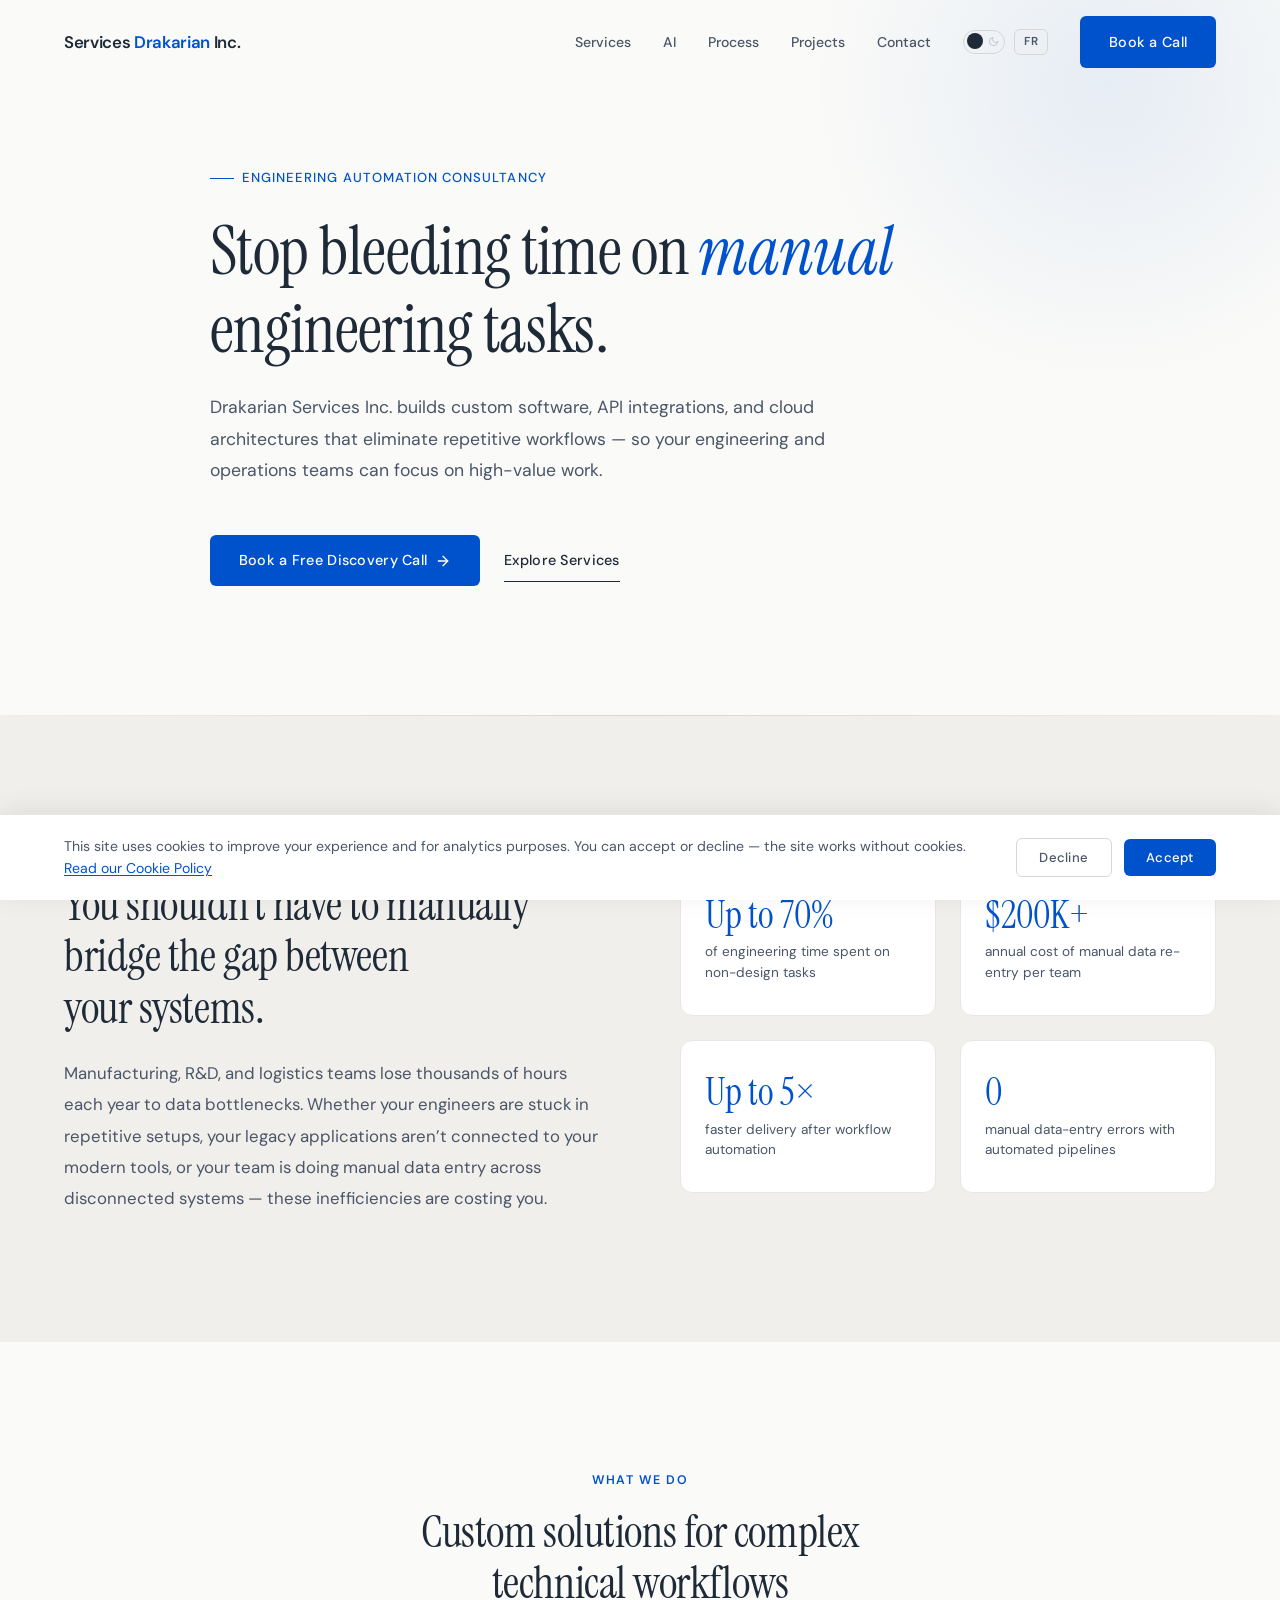
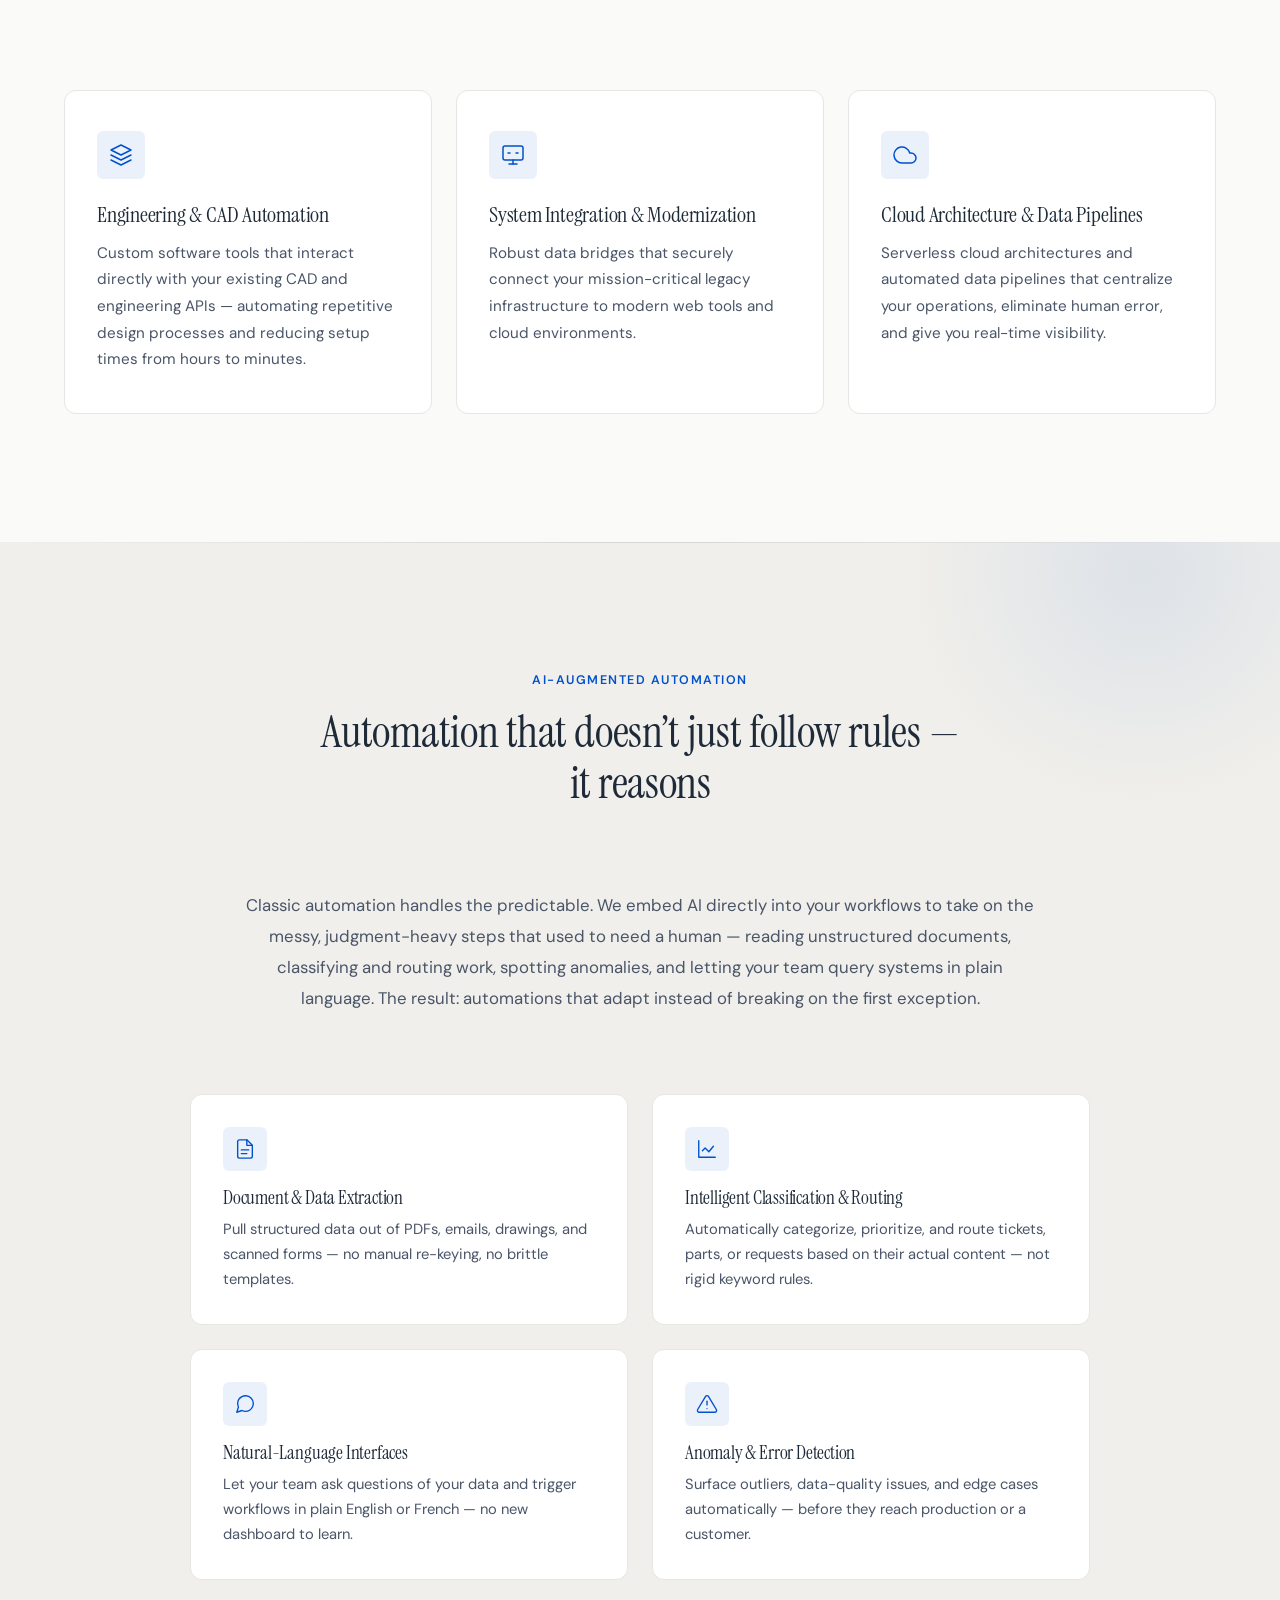
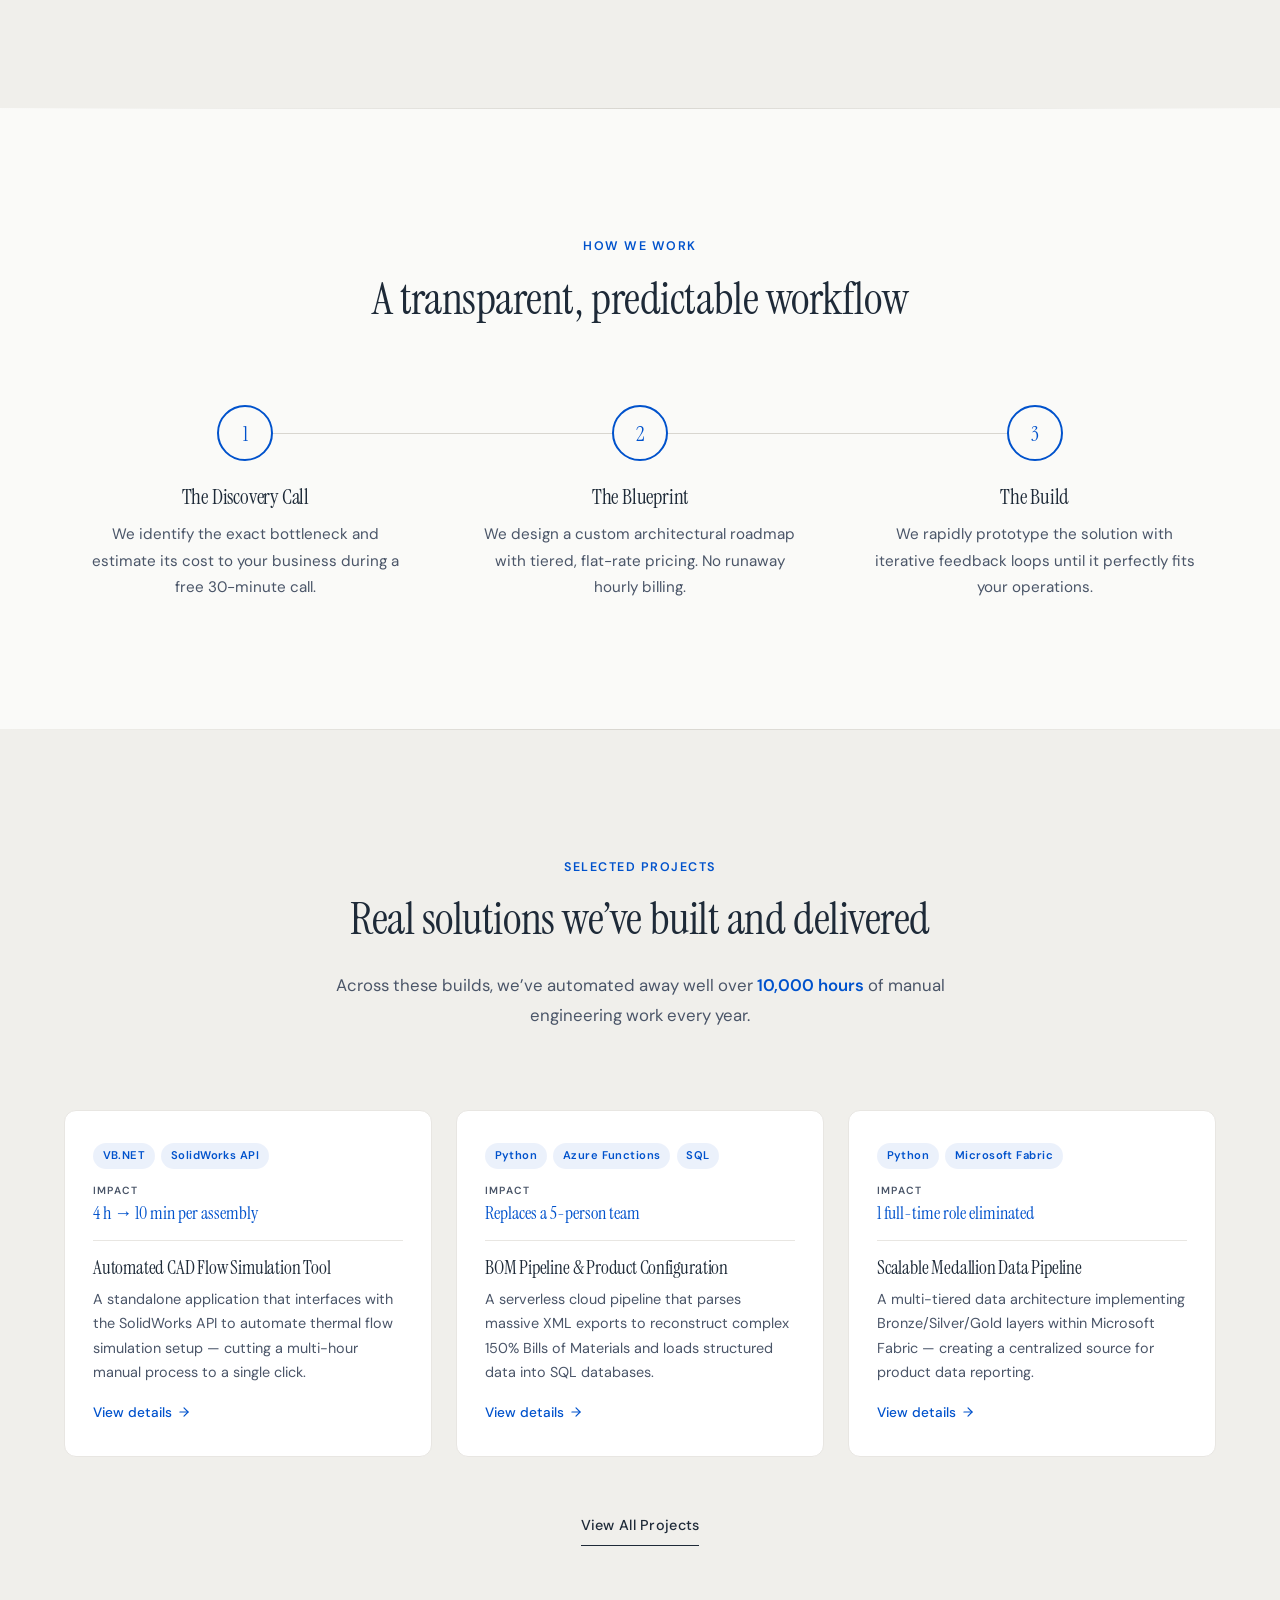
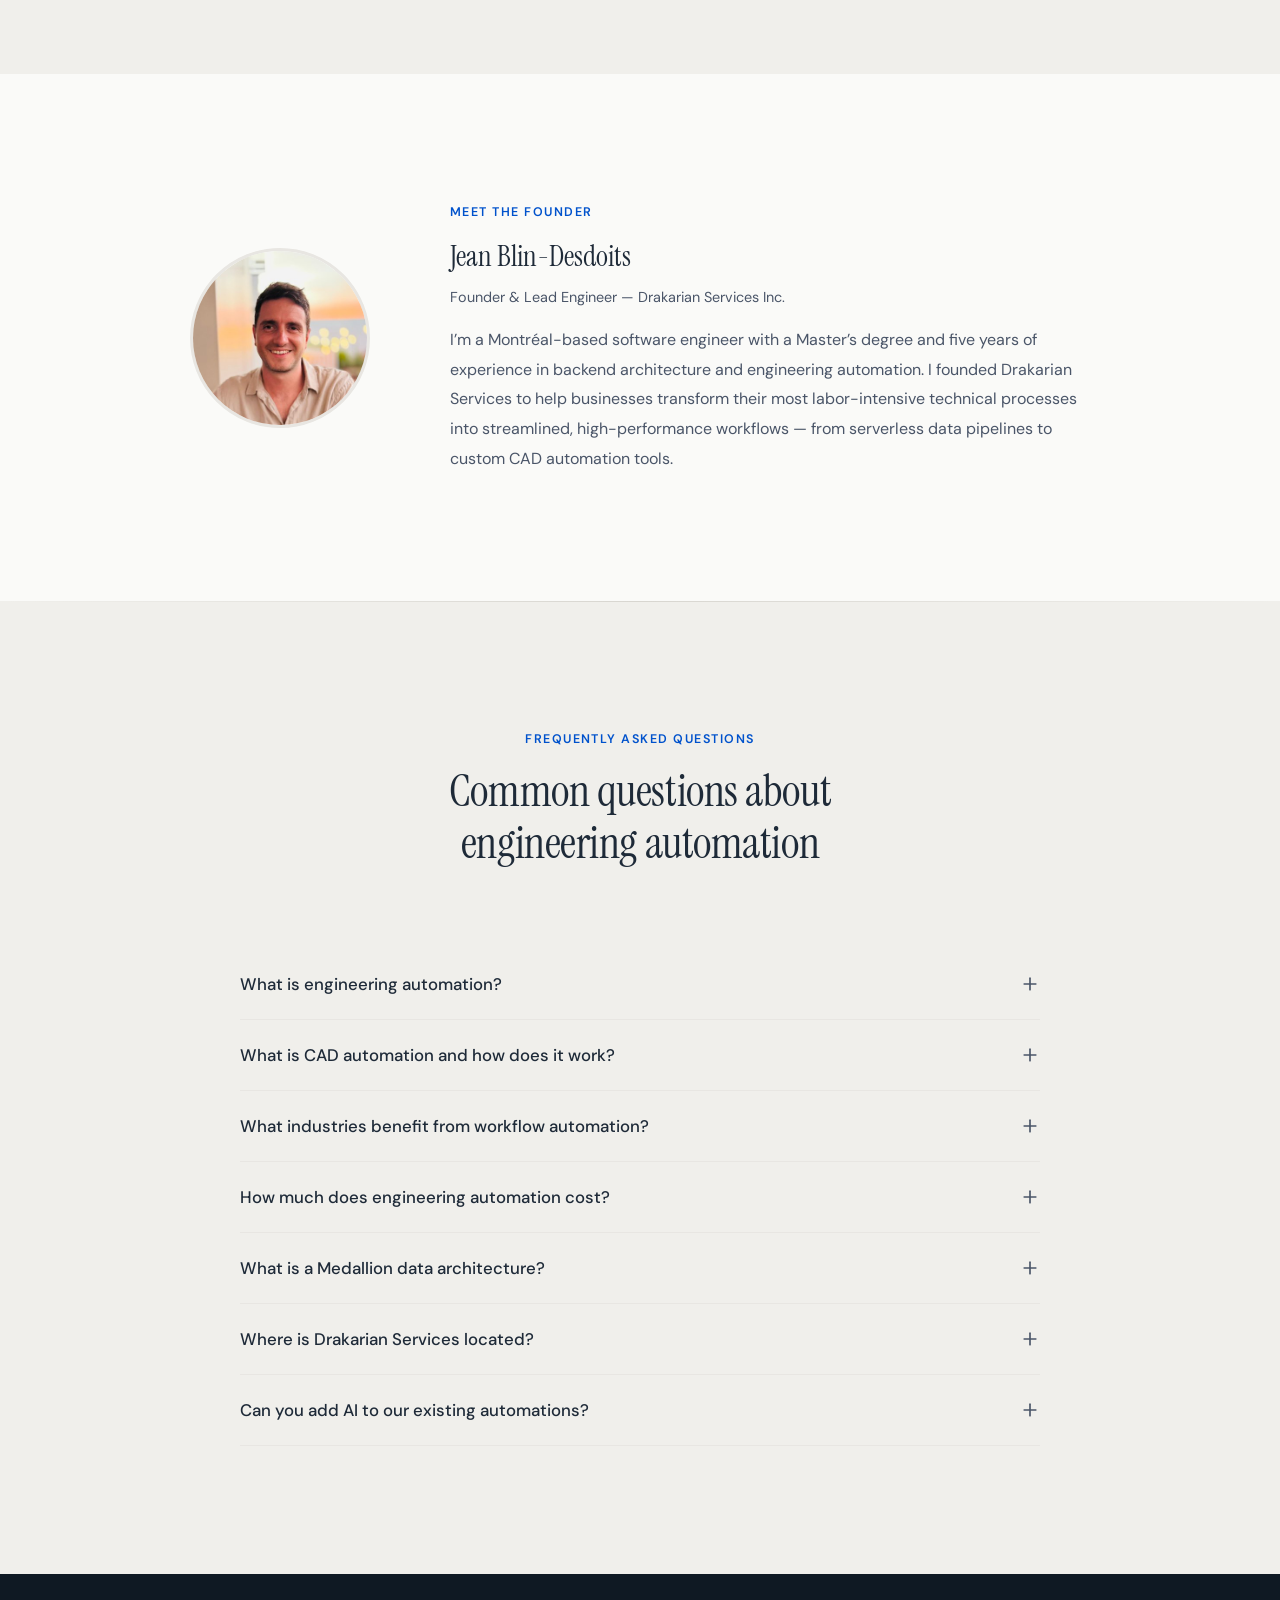
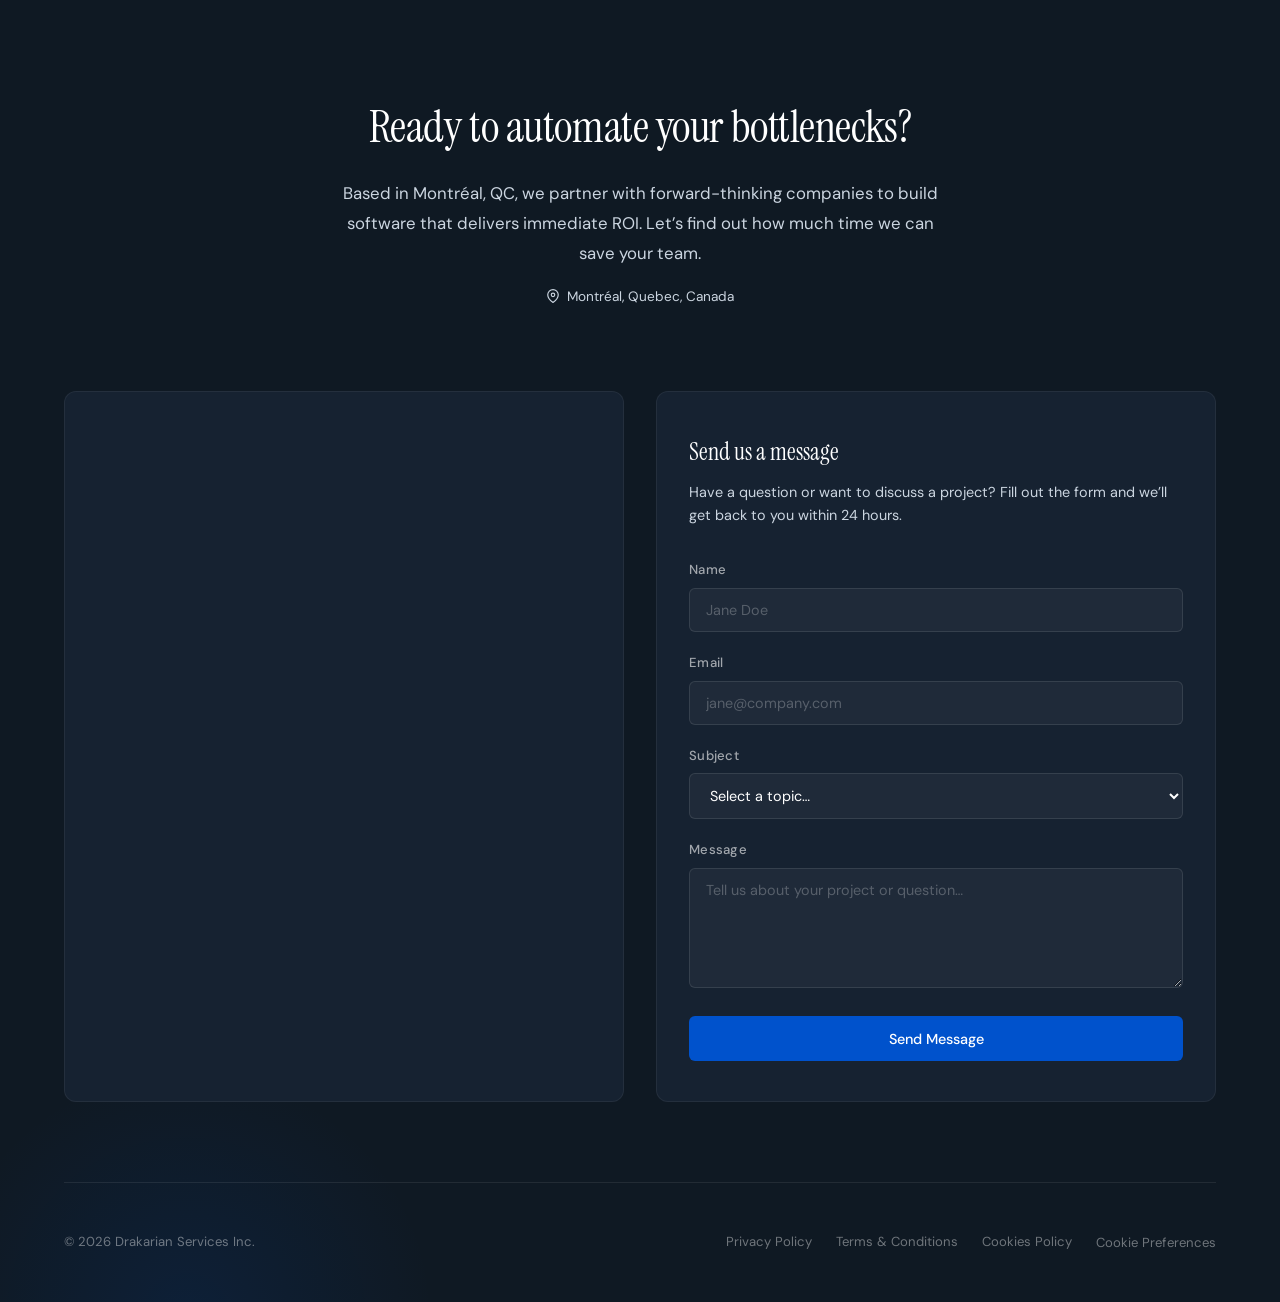
==== index.html @ c305ad74 "fix(ui): restore true section background alternation Inserting the AI section pushed every section b" ====
<!DOCTYPE html>
<html lang="en-CA">
<head>
  <meta charset="UTF-8">
  <meta name="viewport" content="width=device-width, initial-scale=1.0">

  <!-- ===== SEO Meta ===== -->
  <title>Drakarian Services Inc. — Engineering Automation & System Integration | Montréal</title>
  <meta name="description" content="Drakarian Services Inc. builds custom software, API integrations, and cloud architectures that eliminate repetitive engineering workflows. Based in Montréal, QC.">
  <meta name="robots" content="index, follow">
  <link rel="canonical" href="https://drakarian.tech/">

  <!-- Open Graph -->
  <meta property="og:type" content="website">
  <meta property="og:title" content="Drakarian Services Inc. — Engineering Automation & Integration">
  <meta property="og:description" content="Custom software, API integrations, and cloud architectures that eliminate repetitive engineering workflows. Based in Montréal, QC.">
  <meta property="og:url" content="https://drakarian.tech/">
  <meta property="og:site_name" content="Drakarian Services Inc.">
  <meta property="og:locale" content="en_CA">
  <meta property="og:locale:alternate" content="fr_CA">
  <meta property="og:image" content="https://drakarian.tech/assets/og-image.png">
  <meta property="og:image:type" content="image/png">
  <meta property="og:image:width" content="1200">
  <meta property="og:image:height" content="630">
  <meta property="og:image:alt" content="Drakarian Services Inc. — Engineering Automation & System Integration">

  <!-- Twitter Card -->
  <meta name="twitter:card" content="summary_large_image">
  <meta name="twitter:title" content="Drakarian Services Inc. — Engineering Automation & Integration">
  <meta name="twitter:description" content="Custom software, API integrations, and cloud architectures that eliminate repetitive engineering workflows.">
  <meta name="twitter:image" content="https://drakarian.tech/assets/og-image.png">
  <meta name="twitter:image:alt" content="Drakarian Services Inc. — Engineering Automation & System Integration">

  <!-- Structured Data: Organization + Person + Services + FAQ + Speakable -->
  <script type="application/ld+json">
  [{
    "@context": "https://schema.org",
    "@type": "ProfessionalService",
    "name": "Drakarian Services Inc.",
    "description": "Montréal-based engineering automation consultancy that builds custom software, API integrations, CAD automation tools, and cloud data pipelines for manufacturing, R&D, and operations teams.",
    "url": "https://drakarian.tech",
    "logo": "https://drakarian.tech/assets/favicon-96x96.png",
    "image": "https://drakarian.tech/assets/og-image.png",
    "areaServed": [{"@type": "Country", "name": "Canada"}, {"@type": "Country", "name": "United States"}],
    "address": {
      "@type": "PostalAddress",
      "addressLocality": "Montréal",
      "addressRegion": "QC",
      "addressCountry": "CA"
    },
    "founder": {
      "@type": "Person",
      "name": "Jean Blin-Desdoits",
      "jobTitle": "Founder & Lead Engineer",
      "description": "Software engineer with a Master's degree and five years of experience in backend architecture and engineering automation.",
      "image": "https://drakarian.tech/assets/jean-portrait.jpg",
      "worksFor": {"@type": "Organization", "name": "Drakarian Services Inc."},
      "knowsAbout": ["Engineering Automation", "CAD Automation", "Data Pipelines", "Cloud Architecture", "Python", "VB.NET", "Azure", "Microsoft Fabric"]
    },
    "hasOfferCatalog": {
      "@type": "OfferCatalog",
      "name": "Engineering Automation Services",
      "itemListElement": [
        {
          "@type": "Offer",
          "itemOffered": {
            "@type": "Service",
            "name": "Engineering & CAD Automation",
            "description": "Custom software tools that interact directly with CAD and engineering APIs to automate repetitive design processes and reduce setup times from hours to minutes."
          }
        },
        {
          "@type": "Offer",
          "itemOffered": {
            "@type": "Service",
            "name": "System Integration & Modernization",
            "description": "Robust data bridges that securely connect mission-critical legacy infrastructure to modern web tools and cloud environments."
          }
        },
        {
          "@type": "Offer",
          "itemOffered": {
            "@type": "Service",
            "name": "Cloud Architecture & Data Pipelines",
            "description": "Serverless cloud architectures and automated data pipelines that centralize operations, eliminate human error, and provide real-time visibility."
          }
        },
        {
          "@type": "Offer",
          "itemOffered": {
            "@type": "Service",
            "name": "AI-Augmented Automation",
            "description": "Embedding AI into existing automations to handle judgment-heavy steps — document and data extraction from unstructured sources, intelligent classification and routing, natural-language interfaces over internal systems, and automated anomaly detection."
          }
        }
      ]
    },
    "knowsLanguage": ["en", "fr"],
    "priceRange": "$$",
    "speakable": {
      "@type": "SpeakableSpecification",
      "cssSelector": [".hero__content", ".section-header", ".founder__bio"]
    }
  },
  {
    "@context": "https://schema.org",
    "@type": "FAQPage",
    "mainEntity": [
      {
        "@type": "Question",
        "name": "What is engineering automation?",
        "acceptedAnswer": {
          "@type": "Answer",
          "text": "Engineering automation is the use of custom software to eliminate repetitive, manual tasks in engineering workflows. This includes automating CAD processes, building data pipelines that connect disconnected systems, and creating cloud architectures that centralize operations — allowing engineering teams to focus on high-value design work instead of manual data entry and configuration."
        }
      },
      {
        "@type": "Question",
        "name": "What is CAD automation and how does it work?",
        "acceptedAnswer": {
          "@type": "Answer",
          "text": "CAD automation uses custom software that interfaces directly with CAD application APIs (such as SolidWorks, CATIA, or AutoCAD) to programmatically perform tasks that engineers typically do manually. This can include automated simulation setup, batch processing of assemblies, material assignment, and drawing generation — reducing tasks that take hours to just minutes or seconds."
        }
      },
      {
        "@type": "Question",
        "name": "What industries benefit from workflow automation?",
        "acceptedAnswer": {
          "@type": "Answer",
          "text": "Manufacturing, aerospace, automotive, energy, construction, and any industry with engineering teams that rely on CAD software, Bills of Materials, or complex data workflows. Companies with legacy systems that don't communicate with modern tools see the highest ROI from automation — often recovering their investment within the first few months."
        }
      },
      {
        "@type": "Question",
        "name": "How much does engineering automation cost?",
        "acceptedAnswer": {
          "@type": "Answer",
          "text": "Drakarian Services offers flat-rate, tiered pricing based on project scope — not hourly billing. Every engagement begins with a free 30-minute discovery call to identify the specific bottleneck and estimate ROI before any commitment. This transparent approach ensures you know exactly what you're paying for upfront."
        }
      },
      {
        "@type": "Question",
        "name": "What is a Medallion data architecture?",
        "acceptedAnswer": {
          "@type": "Answer",
          "text": "A Medallion architecture is a multi-layered data pipeline pattern where data flows through Bronze (raw ingestion), Silver (cleansed and validated), and Gold (business-level aggregations) layers. This approach ensures data quality, traceability, and enables real-time analytics. Drakarian Services implements Medallion architectures using tools like Microsoft Fabric, Python, and Delta Parquet."
        }
      },
      {
        "@type": "Question",
        "name": "Where is Drakarian Services located?",
        "acceptedAnswer": {
          "@type": "Answer",
          "text": "Drakarian Services Inc. is based in Montréal, Quebec, Canada. We serve clients across North America, working remotely with teams in both English and French."
        }
      },
      {
        "@type": "Question",
        "name": "Can you add AI to our existing automations?",
        "acceptedAnswer": {
          "@type": "Answer",
          "text": "Yes. Drakarian Services embeds AI where it adds real leverage — extracting data from unstructured documents, classifying and routing work, building natural-language interfaces over internal systems, and flagging anomalies automatically. Rule-based logic is kept where it is cheaper and more predictable, and AI is used only where judgment is genuinely required — delivering adaptive automation without unnecessary cost."
        }
      }
    ]
  }]
  </script>

  <!-- Fonts — loaded async to avoid render-blocking -->
  <link rel="preconnect" href="https://fonts.googleapis.com">
  <link rel="preconnect" href="https://fonts.gstatic.com" crossorigin>
  <link rel="preload" as="style" href="https://fonts.googleapis.com/css2?family=DM+Sans:ital,opsz,wght@0,9..40,300;0,9..40,400;0,9..40,500;0,9..40,600;1,9..40,400&family=Instrument+Serif:ital@0;1&display=swap">
  <link href="https://fonts.googleapis.com/css2?family=DM+Sans:ital,opsz,wght@0,9..40,300;0,9..40,400;0,9..40,500;0,9..40,600;1,9..40,400&family=Instrument+Serif:ital@0;1&display=swap" rel="stylesheet" media="print" onload="this.media='all'">
  <noscript><link href="https://fonts.googleapis.com/css2?family=DM+Sans:ital,opsz,wght@0,9..40,300;0,9..40,400;0,9..40,500;0,9..40,600;1,9..40,400&family=Instrument+Serif:ital@0;1&display=swap" rel="stylesheet"></noscript>

  <!-- Prevent dark-mode flash -->
  <script>
    (function(){
      var t = localStorage.getItem('drak-theme');
      if (!t) t = window.matchMedia('(prefers-color-scheme:dark)').matches ? 'dark' : 'light';
      document.documentElement.setAttribute('data-theme', t);
    })();
  </script>

  <!-- Favicons -->
  <link rel="icon" type="image/png" href="./assets/favicon-96x96.png" sizes="96x96">
  <link rel="icon" type="image/svg+xml" href="./assets/favicon.svg">
  <link rel="shortcut icon" href="./favicon.ico">
  <link rel="apple-touch-icon" sizes="180x180" href="./assets/apple-touch-icon.png">
  <meta name="apple-mobile-web-app-title" content="Drakarian">
  <link rel="manifest" href="./site.webmanifest">

  <!-- Cookie Consent (GDPR / Law 25) — loaded async since banner appears after page render -->
  <link rel="stylesheet" href="./assets/cookie-consent.css" media="print" onload="this.media='all'">
  <noscript><link rel="stylesheet" href="./assets/cookie-consent.css"></noscript>

  <style>
    /* ===== Light Theme (default) ===== */
    :root {
      --color-bg: #FAFAF8;
      --color-bg-alt: #F0EFEB;
      --color-bg-dark: #0F1923;
      --color-bg-dark-alt: #162231;
      --color-text: #1E2A38;
      --color-text-secondary: #4A5568;
      --color-text-light: #CBD5E0;
      --color-text-on-dark: #E8ECF0;
      --color-accent: #0052CC;
      --color-accent-hover: #003D99;
      --color-accent-subtle: rgba(0, 82, 204, 0.08);
      --color-border: #D8D6D0;
      --color-border-light: #E8E6E2;
      --color-card-bg: #FFFFFF;
      --color-nav-scrolled: rgba(250, 250, 248, 0.92);
      --color-stat-bg: #FFFFFF;
      --font-heading: 'Instrument Serif', Georgia, serif;
      --font-body: 'DM Sans', -apple-system, sans-serif;
      --container: min(1200px, 90vw);
      --container-narrow: min(800px, 90vw);
      --space-xs: 0.5rem;
      --space-sm: 1rem;
      --space-md: 1.5rem;
      --space-lg: 3rem;
      --space-xl: 5rem;
      --space-2xl: 8rem;
      --radius: 6px;
      --radius-lg: 12px;
      --transition: 0.3s cubic-bezier(0.4, 0, 0.2, 1);
    }

    /* ===== Dark Theme ===== */
    [data-theme="dark"] {
      --color-bg: #0D1117;
      --color-bg-alt: #151B23;
      --color-bg-dark: #010409;
      --color-bg-dark-alt: #0D1117;
      --color-text: #E6EDF3;
      --color-text-secondary: #8B949E;
      --color-text-light: #8B949E;
      --color-text-on-dark: #E6EDF3;
      --color-accent: #4493F8;
      --color-accent-hover: #6DB1FF;
      --color-accent-subtle: rgba(68, 147, 248, 0.1);
      --color-border: #30363D;
      --color-border-light: #21262D;
      --color-card-bg: #1C2330;
      --color-nav-scrolled: rgba(13, 17, 23, 0.92);
      --color-stat-bg: #1C2330;
    }

    /* ===== Reset ===== */
    *, *::before, *::after { box-sizing: border-box; margin: 0; padding: 0; }
    html { scroll-behavior: smooth; scroll-padding-top: 80px; font-size: 16px; }

    body {
      font-family: var(--font-body); color: var(--color-text); background: var(--color-bg);
      line-height: 1.7; font-weight: 400; -webkit-font-smoothing: antialiased;
      overflow-x: hidden; transition: background 0.4s ease, color 0.4s ease;
    }

    img { max-width: 100%; display: block; }
    a { color: inherit; text-decoration: none; }
    h1, h2, h3 { font-family: var(--font-heading); font-weight: 400; line-height: 1.15; letter-spacing: -0.01em; }
    p { color: var(--color-text-secondary); transition: color 0.4s ease; }

    /* ===== Buttons ===== */
    .btn {
      display: inline-flex; align-items: center; gap: 0.5rem;
      padding: 0.85rem 1.8rem; border-radius: var(--radius);
      font-family: var(--font-body); font-size: 0.9rem; font-weight: 500;
      letter-spacing: 0.02em; cursor: pointer; border: none;
      transition: all var(--transition); white-space: nowrap;
    }
    .btn--primary { background: var(--color-accent); color: #fff; }
    .btn--primary:hover { background: var(--color-accent-hover); transform: translateY(-1px); box-shadow: 0 4px 20px rgba(0,82,204,0.3); }
    [data-theme="dark"] .btn--primary:hover { box-shadow: 0 4px 20px rgba(68,147,248,0.25); }
    .btn--ghost { background: transparent; color: var(--color-text); padding: 0.5rem 0; border-bottom: 1.5px solid var(--color-text); border-radius: 0; }
    .btn--ghost:hover { border-color: var(--color-accent); color: var(--color-accent); }
    .btn svg { width: 16px; height: 16px; }

    /* ===== Animations ===== */
    @keyframes fadeUp { from { opacity:0; transform:translateY(30px); } to { opacity:1; transform:translateY(0); } }
    .animate { opacity:0; transform:translateY(30px); transition: opacity 0.8s cubic-bezier(0.16,1,0.3,1), transform 0.8s cubic-bezier(0.16,1,0.3,1); }
    .animate.visible { opacity:1; transform:translateY(0); }
    .animate.delay-1 { transition-delay: 0.1s; }
    .animate.delay-2 { transition-delay: 0.2s; }
    .animate.delay-3 { transition-delay: 0.3s; }

    /* ===== Navigation ===== */
    .nav { position:fixed; top:0; left:0; right:0; z-index:1000; padding:1rem 0; transition:all var(--transition); background:transparent; }
    .nav.scrolled { background: var(--color-nav-scrolled); backdrop-filter:blur(20px); -webkit-backdrop-filter:blur(20px); border-bottom:1px solid var(--color-border-light); padding:0.7rem 0; }
    .nav__inner { width:var(--container); margin:0 auto; display:flex; align-items:center; justify-content:space-between; }
    .nav__logo { font-family:var(--font-body); font-size:1.05rem; font-weight:600; letter-spacing:-0.02em; color:var(--color-text); }
    .nav__logo span { color:var(--color-accent); }
    .nav__links { display:flex; align-items:center; gap:2rem; list-style:none; }
    .nav__links a:not(.btn) { font-size:0.88rem; font-weight:500; color:var(--color-text-secondary); transition:color var(--transition); }
    .nav__links a:not(.btn):hover { color:var(--color-text); }

    /* ===== Toggles ===== */
    .nav__toggles { display:flex; align-items:center; gap:0.6rem; }
    .theme-toggle {
      background:none; border:1.5px solid var(--color-border); border-radius:50px;
      cursor:pointer; width:42px; height:24px; position:relative; transition:all var(--transition); padding:0; flex-shrink:0;
    }
    .theme-toggle:hover { border-color:var(--color-accent); }
    .theme-toggle__thumb {
      width:16px; height:16px; border-radius:50%; background:var(--color-text);
      position:absolute; top:2.5px; left:3px; transition:all 0.4s cubic-bezier(0.68,-0.55,0.27,1.55);
    }
    [data-theme="dark"] .theme-toggle__thumb { left:21px; background:var(--color-accent); }
    .theme-toggle__icons { position:absolute; inset:0; display:flex; align-items:center; justify-content:space-between; padding:0 5px; pointer-events:none; }
    .theme-toggle__icons svg { width:11px; height:11px; opacity:0.5; }
    .theme-toggle__icons .icon-sun { stroke:#F59E0B; fill:none; }
    .theme-toggle__icons .icon-moon { stroke:#8B949E; fill:none; }
    .lang-toggle {
      background:none; border:1.5px solid var(--color-border); border-radius:var(--radius);
      cursor:pointer; padding:0.2rem 0.55rem; font-family:var(--font-body);
      font-size:0.72rem; font-weight:600; letter-spacing:0.06em; text-transform:uppercase;
      color:var(--color-text-secondary); transition:all var(--transition); line-height:1.5; flex-shrink:0;
    }
    .lang-toggle:hover { border-color:var(--color-accent); color:var(--color-accent); }

    /* Burger */
    .nav__right-group { display:flex; align-items:center; gap:0.6rem; }
    .nav__burger { display:none; background:none; border:none; cursor:pointer; padding:0.5rem; z-index:1001; }
    .nav__burger span { display:block; width:22px; height:1.5px; background:var(--color-text); margin:5px 0; transition:all var(--transition); }
    .nav__burger.active span:nth-child(1) { transform:rotate(45deg) translate(4px,4px); }
    .nav__burger.active span:nth-child(2) { opacity:0; }
    .nav__burger.active span:nth-child(3) { transform:rotate(-45deg) translate(5px,-5px); }

    /* Mobile menu */
    .nav__mobile { display:none; position:fixed; inset:0; background:var(--color-bg); z-index:999; flex-direction:column; align-items:center; justify-content:center; gap:2rem; transition:background 0.4s ease; }
    .nav__mobile.active { display:flex; }
    .nav__mobile a { font-family:var(--font-heading); font-size:2rem; color:var(--color-text); }

    @media (max-width: 768px) {
      .nav__links { display:none; }
      .nav__burger { display:block; }
    }
    @media (min-width: 769px) {
      .nav__toggles--mobile { display:none !important; }
    }

    /* ===== Hero ===== */
    .hero { padding:calc(var(--space-2xl) + 2rem) 0 var(--space-2xl); position:relative; overflow:hidden; }
    .hero::before { content:''; position:absolute; top:-30%; right:-10%; width:600px; height:600px; background:radial-gradient(circle,var(--color-accent-subtle) 0%,transparent 70%); border-radius:50%; pointer-events:none; }
    .hero__content { width:var(--container); margin:0 auto; max-width:860px; }
    .hero__tag { display:inline-flex; align-items:center; gap:0.5rem; font-size:0.82rem; font-weight:500; letter-spacing:0.08em; text-transform:uppercase; color:var(--color-accent); margin-bottom:var(--space-md); animation:fadeUp 0.8s cubic-bezier(0.16,1,0.3,1) 0.2s both; }
    .hero__tag::before { content:''; width:24px; height:1.5px; background:var(--color-accent); }
    .hero h1 { font-size:clamp(2.6rem,5.5vw,4.2rem); margin-bottom:var(--space-md); animation:fadeUp 0.8s cubic-bezier(0.16,1,0.3,1) 0.35s both; }
    .hero h1 em { font-style:italic; color:var(--color-accent); }
    .hero p { font-size:1.1rem; line-height:1.8; max-width:640px; margin-bottom:var(--space-lg); animation:fadeUp 0.8s cubic-bezier(0.16,1,0.3,1) 0.5s both; }
    .hero__actions { display:flex; align-items:center; gap:1.5rem; flex-wrap:wrap; animation:fadeUp 0.8s cubic-bezier(0.16,1,0.3,1) 0.65s both; }

    /* ===== Problem ===== */
    .problem { padding:var(--space-2xl) 0; background:var(--color-bg-alt); position:relative; transition:background 0.4s ease; }
    .problem::before { content:''; position:absolute; top:0; left:0; right:0; height:1px; background:linear-gradient(90deg,transparent,var(--color-border),transparent); }
    .problem__inner { width:var(--container); margin:0 auto; display:grid; grid-template-columns:1fr 1fr; gap:var(--space-xl); align-items:center; }
    .problem__label { font-size:0.78rem; font-weight:600; letter-spacing:0.12em; text-transform:uppercase; color:var(--color-accent); margin-bottom:var(--space-sm); }
    .problem h2 { font-size:clamp(2rem,3.5vw,2.8rem); margin-bottom:var(--space-md); }
    .problem p { font-size:1.05rem; line-height:1.85; }
    .problem__stats { display:grid; grid-template-columns:1fr 1fr; gap:1.5rem; }
    .stat { background:var(--color-stat-bg); border:1px solid var(--color-border-light); border-radius:var(--radius-lg); padding:2rem 1.5rem; transition:all var(--transition); }
    .stat:hover { border-color:var(--color-accent); box-shadow:0 8px 30px rgba(0,82,204,0.06); }
    .stat__number { font-family:var(--font-heading); font-size:2.4rem; color:var(--color-accent); line-height:1; margin-bottom:0.5rem; }
    .stat__label { font-size:0.85rem; color:var(--color-text-secondary); line-height:1.5; }
    @media (max-width: 768px) { .problem__inner { grid-template-columns:1fr; gap:var(--space-lg); } }

    /* ===== Services ===== */
    .services { padding:var(--space-2xl) 0; }
    .section-header { text-align:center; margin-bottom:var(--space-xl); }
    .section-header__label { font-size:0.78rem; font-weight:600; letter-spacing:0.12em; text-transform:uppercase; color:var(--color-accent); margin-bottom:var(--space-sm); }
    .section-header h2 { font-size:clamp(2rem,3.5vw,2.8rem); max-width:650px; margin:0 auto; }
    .services__grid { width:var(--container); margin:0 auto; display:grid; grid-template-columns:repeat(3,1fr); gap:1.5rem; }
    .service-card { background:var(--color-card-bg); border:1px solid var(--color-border-light); border-radius:var(--radius-lg); padding:2.5rem 2rem; transition:all 0.4s cubic-bezier(0.16,1,0.3,1); position:relative; overflow:hidden; }
    .service-card::after { content:''; position:absolute; top:0; left:0; right:0; height:3px; background:var(--color-accent); transform:scaleX(0); transform-origin:left; transition:transform 0.4s cubic-bezier(0.16,1,0.3,1); }
    .service-card:hover { border-color:var(--color-accent); transform:translateY(-4px); box-shadow:0 12px 40px rgba(0,82,204,0.08); }
    .service-card:hover::after { transform:scaleX(1); }
    .service-card__icon { width:48px; height:48px; border-radius:var(--radius); background:var(--color-accent-subtle); display:flex; align-items:center; justify-content:center; margin-bottom:var(--space-md); }
    .service-card__icon svg { width:24px; height:24px; stroke:var(--color-accent); fill:none; stroke-width:1.5; stroke-linecap:round; stroke-linejoin:round; }
    .service-card h3 { font-size:1.35rem; margin-bottom:0.75rem; font-family:var(--font-heading); }
    .service-card p { font-size:0.95rem; line-height:1.75; }
    @media (max-width: 900px) { .services__grid { grid-template-columns:1fr; max-width:500px; margin:0 auto; } }

    /* ===== AI ===== */
    .ai { padding:var(--space-2xl) 0; background:var(--color-bg-alt); position:relative; overflow:hidden; transition:background 0.4s ease; }
    .ai::before { content:''; position:absolute; top:0; left:0; right:0; height:1px; background:linear-gradient(90deg,transparent,var(--color-border),transparent); }
    .ai::after { content:''; position:absolute; top:-18%; right:-8%; width:480px; height:480px; background:radial-gradient(circle,var(--color-accent-subtle) 0%,transparent 70%); border-radius:50%; pointer-events:none; }
    .ai__intro { width:var(--container-narrow); margin:0 auto var(--space-xl); text-align:center; }
    .ai__intro p { font-size:1.05rem; line-height:1.85; margin-top:var(--space-sm); }
    .ai__grid { width:var(--container); max-width:900px; margin:0 auto; display:grid; grid-template-columns:repeat(2,1fr); gap:1.5rem; }
    .ai-card { background:var(--color-card-bg); border:1px solid var(--color-border-light); border-radius:var(--radius-lg); padding:2rem; transition:all 0.4s cubic-bezier(0.16,1,0.3,1); }
    .ai-card:hover { border-color:var(--color-accent); transform:translateY(-4px); box-shadow:0 12px 40px rgba(0,82,204,0.08); }
    .ai-card__icon { width:44px; height:44px; border-radius:var(--radius); background:var(--color-accent-subtle); display:flex; align-items:center; justify-content:center; margin-bottom:var(--space-sm); }
    .ai-card__icon svg { width:22px; height:22px; stroke:var(--color-accent); fill:none; stroke-width:1.5; stroke-linecap:round; stroke-linejoin:round; }
    .ai-card h3 { font-size:1.2rem; margin-bottom:0.5rem; font-family:var(--font-heading); }
    .ai-card p { font-size:0.92rem; line-height:1.7; }
    @media (max-width: 700px) { .ai__grid { grid-template-columns:1fr; max-width:480px; } }

    /* ===== Process ===== */
    .process { padding:var(--space-2xl) 0; background:var(--color-bg); position:relative; transition:background 0.4s ease; }
    .process::before { content:''; position:absolute; top:0; left:0; right:0; height:1px; background:linear-gradient(90deg,transparent,var(--color-border),transparent); }
    .process__steps { width:var(--container); margin:0 auto; display:grid; grid-template-columns:repeat(3,1fr); gap:2rem; position:relative; }
    .process__steps::before { content:''; position:absolute; top:28px; left:calc(100%/6); right:calc(100%/6); height:1px; background:var(--color-border); }
    .step { text-align:center; position:relative; }
    .step__number { width:56px; height:56px; border-radius:50%; background:var(--color-bg); border:2px solid var(--color-accent); display:flex; align-items:center; justify-content:center; font-family:var(--font-heading); font-size:1.3rem; color:var(--color-accent); margin:0 auto var(--space-md); position:relative; z-index:1; transition:all var(--transition); }
    .step:hover .step__number { background:var(--color-accent); color:#fff; }
    .step h3 { font-size:1.3rem; margin-bottom:0.75rem; }
    .step p { font-size:0.95rem; line-height:1.75; max-width:320px; margin:0 auto; }
    @media (max-width: 768px) { .process__steps { grid-template-columns:1fr; max-width:400px; margin:0 auto; } .process__steps::before { display:none; } }

    /* ===== Footer / Contact ===== */
    .footer-cta { padding:var(--space-2xl) 0 var(--space-lg); background:var(--color-bg-dark); color:var(--color-text-on-dark); position:relative; overflow:hidden; transition:background 0.4s ease; }
    [data-theme="dark"] .footer-cta { background:#010409; }
    .footer-cta::before { content:''; position:absolute; bottom:-20%; left:-5%; width:500px; height:500px; background:radial-gradient(circle,rgba(0,82,204,0.12) 0%,transparent 70%); border-radius:50%; pointer-events:none; }
    .footer-cta__header { text-align:center; margin-bottom:var(--space-xl); position:relative; z-index:1; }
    .footer-cta__header h2 { font-size:clamp(2rem,3.5vw,2.8rem); color:#fff; margin-bottom:var(--space-md); }
    .footer-cta__header p { color:var(--color-text-light); font-size:1.05rem; max-width:600px; margin:0 auto; line-height:1.8; }
    .footer-cta__location { display:inline-flex; align-items:center; gap:0.4rem; font-size:0.85rem; color:var(--color-text-light); margin-top:var(--space-sm); }
    .footer-cta__location svg { width:14px; height:14px; stroke:var(--color-text-light); fill:none; }

    /* Contact grid: Calendly + Form side by side */
    .contact-grid {
      width: var(--container);
      margin: 0 auto var(--space-xl);
      display: grid;
      grid-template-columns: 1fr 1fr;
      gap: 2rem;
      position: relative;
      z-index: 1;
    }

    #calendly-embed {
      min-height: 700px;
      background: var(--color-bg-dark-alt);
      border: 1px solid rgba(255,255,255,0.06);
      border-radius: var(--radius-lg);
      display: flex;
      align-items: center;
      justify-content: center;
      overflow: hidden;
    }
    #calendly-embed .placeholder-text { color:rgba(255,255,255,0.3); font-size:0.9rem; font-weight:500; letter-spacing:0.05em; }
    #calendly-embed .calendly-inline-widget { width:100%; height:100%; min-height:700px; }

    /* Contact form */
    .contact-form {
      background: var(--color-bg-dark-alt);
      border: 1px solid rgba(255,255,255,0.06);
      border-radius: var(--radius-lg);
      padding: 2.5rem 2rem;
      display: flex;
      flex-direction: column;
    }
    .contact-form__title {
      font-family: var(--font-heading);
      font-size: 1.5rem;
      color: #fff;
      margin-bottom: 0.5rem;
    }
    .contact-form__subtitle {
      font-size: 0.9rem;
      color: var(--color-text-light);
      margin-bottom: 2rem;
      line-height: 1.6;
    }
    .form-group { margin-bottom: 1.25rem; }
    .form-group label {
      display: block;
      font-size: 0.82rem;
      font-weight: 500;
      color: rgba(255,255,255,0.6);
      margin-bottom: 0.4rem;
      letter-spacing: 0.02em;
    }
    .form-group input,
    .form-group textarea,
    .form-group select {
      width: 100%;
      padding: 0.75rem 1rem;
      background: rgba(255,255,255,0.04);
      border: 1px solid rgba(255,255,255,0.1);
      border-radius: var(--radius);
      color: #fff;
      font-family: var(--font-body);
      font-size: 0.9rem;
      transition: border-color var(--transition);
      outline: none;
    }
    .form-group input::placeholder,
    .form-group textarea::placeholder { color: rgba(255,255,255,0.25); }
    .form-group input:focus,
    .form-group textarea:focus,
    .form-group select:focus { border-color: var(--color-accent); }
    .form-group textarea { resize: vertical; min-height: 120px; }
    .form-group select { cursor: pointer; }
    .form-group select option { background: var(--color-bg-dark); color: #fff; }

    .contact-form .btn--send {
      margin-top: auto;
      padding: 0.85rem 2rem;
      background: var(--color-accent);
      color: #fff;
      border: none;
      border-radius: var(--radius);
      font-family: var(--font-body);
      font-size: 0.9rem;
      font-weight: 500;
      cursor: pointer;
      transition: all var(--transition);
      width: 100%;
    }
    .contact-form .btn--send:hover { background: var(--color-accent-hover); transform: translateY(-1px); }
    .contact-form__success {
      display: none;
      text-align: center;
      padding: 2rem;
      color: #4ADE80;
      font-weight: 500;
    }
    .contact-form__success svg { width: 48px; height: 48px; stroke: #4ADE80; fill: none; margin: 0 auto 1rem; }

    @media (max-width: 900px) {
      .contact-grid { grid-template-columns: 1fr; }
    }

    .footer-bottom { width:var(--container); margin:0 auto; display:flex; align-items:center; justify-content:space-between; padding-top:var(--space-lg); border-top:1px solid rgba(255,255,255,0.08); position:relative; z-index:1; }
    .footer-bottom__copy { font-size:0.82rem; color:rgba(255,255,255,0.4); }
    .footer-bottom__links { display:flex; gap:1.5rem; }
    .footer-bottom__links a { font-size:0.82rem; color:rgba(255,255,255,0.4); transition:color var(--transition); }
    .footer-bottom__links a:hover { color:#fff; }
    @media (max-width: 640px) { .footer-bottom { flex-direction:column; gap:1rem; text-align:center; } }

    /* ===== Founder ===== */
    .founder { padding:var(--space-2xl) 0; background:var(--color-bg);}
    .founder__inner { width:var(--container); margin:0 auto; display:grid; grid-template-columns:auto 1fr; gap:var(--space-xl); align-items:center; max-width:900px; }
    .founder__photo { width:180px; height:180px; border-radius:50%; overflow:hidden; border:3px solid var(--color-border-light); flex-shrink:0; }
    .founder__photo img { width:100%; height:100%; object-fit:cover; }
    .founder__label { font-size:0.78rem; font-weight:600; letter-spacing:0.12em; text-transform:uppercase; color:var(--color-accent); margin-bottom:var(--space-xs); }
    .founder__name { font-family:var(--font-heading); font-size:1.8rem; margin-bottom:0.25rem; }
    .founder__role { font-size:0.9rem; color:var(--color-text-secondary); margin-bottom:var(--space-sm); }
    .founder__bio { font-size:1rem; line-height:1.85; color:var(--color-text-secondary); }
    @media (max-width: 768px) {
      .founder__inner { grid-template-columns:1fr; text-align:center; justify-items:center; gap:var(--space-lg); }
    }

    /* ===== Project Teasers ===== */
    .projects-teaser { padding:var(--space-2xl) 0; background:var(--color-bg-alt); position:relative; transition:background 0.4s ease; }
    .projects-teaser::before { content:''; position:absolute; top:0; left:0; right:0; height:1px; background:linear-gradient(90deg,transparent,var(--color-border),transparent); }
    .projects-teaser__grid { width:var(--container); margin:0 auto; display:grid; grid-template-columns:repeat(3,1fr); gap:1.5rem; }
    .project-card { background:var(--color-card-bg); border:1px solid var(--color-border-light); border-radius:var(--radius-lg); padding:2rem 1.75rem; transition:all 0.4s cubic-bezier(0.16,1,0.3,1); position:relative; overflow:hidden; display:flex; flex-direction:column; }
    .project-card:hover { border-color:var(--color-accent); transform:translateY(-4px); box-shadow:0 12px 40px rgba(0,82,204,0.08); }
    .project-card__tags { display:flex; flex-wrap:wrap; gap:0.4rem; margin-bottom:var(--space-sm); }
    .project-card__tag { font-size:0.7rem; font-weight:600; letter-spacing:0.04em; padding:0.2rem 0.6rem; background:var(--color-accent-subtle); color:var(--color-accent); border-radius:50px; }
    .project-card__kpi { font-family:var(--font-heading); font-size:1.15rem; color:var(--color-accent); line-height:1.2; margin-bottom:var(--space-sm); padding-bottom:var(--space-sm); border-bottom:1px solid var(--color-border-light); }
    .project-card__kpi::before { content:'Impact'; display:block; font-family:var(--font-body); font-size:0.65rem; font-weight:600; letter-spacing:0.12em; text-transform:uppercase; color:var(--color-text-secondary); margin-bottom:0.3rem; }
    .projects-teaser__lead { text-align:center; max-width:620px; margin:var(--space-md) auto 0; font-size:1.05rem; line-height:1.8; }
    .projects-teaser__lead strong { font-weight:600; color:var(--color-accent); }
    .project-card h3 { font-family:var(--font-heading); font-size:1.2rem; margin-bottom:0.5rem; }
    .project-card p { font-size:0.9rem; line-height:1.7; color:var(--color-text-secondary); flex-grow:1; }
    .project-card__link { display:inline-flex; align-items:center; gap:0.3rem; font-size:0.85rem; font-weight:500; color:var(--color-accent); margin-top:var(--space-sm); transition:gap var(--transition); }
    .project-card__link:hover { gap:0.6rem; }
    .project-card__link svg { width:14px; height:14px; }
    .projects-teaser__cta { text-align:center; margin-top:var(--space-lg); }
    @media (max-width: 900px) { .projects-teaser__grid { grid-template-columns:1fr; max-width:500px; margin:0 auto; } }

    /* ===== FAQ ===== */
    .faq { padding:var(--space-2xl) 0; background:var(--color-bg-alt); position:relative; transition:background 0.4s ease; }
    .faq::before { content:''; position:absolute; top:0; left:0; right:0; height:1px; background:linear-gradient(90deg,transparent,var(--color-border),transparent); }
    .faq__list { width:var(--container-narrow); margin:0 auto; }
    .faq__item { border-bottom:1px solid var(--color-border-light); }
    .faq__question { width:100%; background:none; border:none; padding:1.5rem 0; display:flex; align-items:center; justify-content:space-between; cursor:pointer; font-family:var(--font-body); font-size:1.05rem; font-weight:500; color:var(--color-text); text-align:left; gap:1rem; transition:color var(--transition); }
    .faq__question:hover { color:var(--color-accent); }
    .faq__question svg { width:20px; height:20px; flex-shrink:0; stroke:var(--color-text-secondary); transition:transform 0.3s ease; }
    .faq__question[aria-expanded="true"] svg { transform:rotate(45deg); }
    .faq__answer { max-height:0; overflow:hidden; transition:max-height 0.4s cubic-bezier(0.16,1,0.3,1); }
    .faq__answer p { padding-bottom:1.5rem; font-size:0.95rem; line-height:1.85; max-width:700px; }
  </style>
</head>
<body>

  <!-- ===== Navigation ===== -->
  <nav class="nav" id="nav" aria-label="Main navigation">
    <div class="nav__inner">
      <a href="#" class="nav__logo">Services <span>Drakarian</span> Inc.</a>

      <ul class="nav__links">
        <li><a href="#services" data-i18n="nav.services">Services</a></li>
        <li><a href="#ai" data-i18n="nav.ai">AI</a></li>
        <li><a href="#process" data-i18n="nav.process">Process</a></li>
        <li><a href="#projects" data-i18n="nav.projects">Projects</a></li>
        <li><a href="#contact" data-i18n="nav.contact">Contact</a></li>
        <li>
          <div class="nav__toggles">
            <button class="theme-toggle" aria-label="Toggle dark mode">
              <div class="theme-toggle__icons">
                <svg class="icon-sun" viewBox="0 0 24 24" stroke-width="2" stroke-linecap="round"><circle cx="12" cy="12" r="5"/><path d="M12 1v2M12 21v2M4.22 4.22l1.42 1.42M18.36 18.36l1.42 1.42M1 12h2M21 12h2M4.22 19.78l1.42-1.42M18.36 5.64l1.42-1.42"/></svg>
                <svg class="icon-moon" viewBox="0 0 24 24" stroke-width="2" stroke-linecap="round"><path d="M21 12.79A9 9 0 1 1 11.21 3 7 7 0 0 0 21 12.79z"/></svg>
              </div>
              <div class="theme-toggle__thumb"></div>
            </button>
            <button class="lang-toggle">FR</button>
          </div>
        </li>
        <li><a href="#contact" class="btn btn--primary" data-i18n="nav.cta">Book an Audit</a></li>
      </ul>

      <div class="nav__right-group nav__toggles--mobile">
        <div class="nav__toggles">
          <button class="theme-toggle" aria-label="Toggle dark mode">
            <div class="theme-toggle__icons">
              <svg class="icon-sun" viewBox="0 0 24 24" stroke-width="2" stroke-linecap="round"><circle cx="12" cy="12" r="5"/><path d="M12 1v2M12 21v2M4.22 4.22l1.42 1.42M18.36 18.36l1.42 1.42M1 12h2M21 12h2M4.22 19.78l1.42-1.42M18.36 5.64l1.42-1.42"/></svg>
              <svg class="icon-moon" viewBox="0 0 24 24" stroke-width="2" stroke-linecap="round"><path d="M21 12.79A9 9 0 1 1 11.21 3 7 7 0 0 0 21 12.79z"/></svg>
            </div>
            <div class="theme-toggle__thumb"></div>
          </button>
          <button class="lang-toggle">FR</button>
        </div>
        <button class="nav__burger" id="burger" aria-label="Toggle menu">
          <span></span><span></span><span></span>
        </button>
      </div>
    </div>
  </nav>

  <div class="nav__mobile" id="mobile-menu">
    <a href="#services" class="mobile-link" data-i18n="nav.services">Services</a>
    <a href="#ai" class="mobile-link" data-i18n="nav.ai">AI</a>
    <a href="#projects" class="mobile-link" data-i18n="nav.projects">Projects</a>
    <a href="#process" class="mobile-link" data-i18n="nav.process">Process</a>
    <a href="#contact" class="mobile-link" data-i18n="nav.contact">Contact</a>
    <a href="#contact" class="btn btn--primary mobile-link" data-i18n="nav.cta">Book an Audit</a>
  </div>

  <!-- ===== Hero ===== -->
  <section class="hero">
    <div class="hero__content">
      <div class="hero__tag" data-i18n="hero.tag">Engineering Automation Consultancy</div>
      <h1 data-i18n="hero.h1">Stop bleeding time on <em>manual</em> engineering&nbsp;tasks.</h1>
      <p data-i18n="hero.p">Drakarian Services Inc. builds custom software, API integrations, and cloud architectures that eliminate repetitive workflows — so your engineering and operations teams can focus on high-value&nbsp;work.</p>
      <div class="hero__actions">
        <a href="#contact" class="btn btn--primary" data-i18n="hero.cta">
          Book a Free Discovery Call
          <svg viewBox="0 0 24 24" fill="none" stroke="currentColor" stroke-width="2" stroke-linecap="round" stroke-linejoin="round"><path d="M5 12h14"/><path d="m12 5 7 7-7 7"/></svg>
        </a>
        <a href="#services" class="btn btn--ghost" data-i18n="hero.cta2">Explore Services</a>
      </div>
    </div>
  </section>

  <!-- ===== Problem ===== -->
  <section class="problem" id="problem">
    <div class="problem__inner">
      <div class="animate">
        <div class="problem__label" data-i18n="problem.label">The Problem</div>
        <h2 data-i18n="problem.h2">You shouldn't have to manually bridge the gap between your&nbsp;systems.</h2>
        <p data-i18n="problem.p">Manufacturing, R&amp;D, and logistics teams lose thousands of hours each year to data bottlenecks. Whether your engineers are stuck in repetitive setups, your legacy applications aren't connected to your modern tools, or your team is doing manual data entry across disconnected systems — these inefficiencies are costing&nbsp;you.</p>
      </div>
      <div class="problem__stats">
        <div class="stat animate delay-1">
          <div class="stat__number" data-i18n="stat.1.num">Up to 70%</div>
          <div class="stat__label" data-i18n="stat.1">of engineering time spent on non-design tasks</div>
        </div>
        <div class="stat animate delay-2">
          <div class="stat__number">$200K+</div>
          <div class="stat__label" data-i18n="stat.2">annual cost of manual data re-entry per team</div>
        </div>
        <div class="stat animate delay-1">
          <div class="stat__number" data-i18n="stat.3.num">Up to 5×</div>
          <div class="stat__label" data-i18n="stat.3">faster delivery after workflow automation</div>
        </div>
        <div class="stat animate delay-2">
          <div class="stat__number">0</div>
          <div class="stat__label" data-i18n="stat.4">manual data-entry errors with automated pipelines</div>
        </div>
      </div>
    </div>
  </section>

  <!-- ===== Services ===== -->
  <section class="services" id="services">
    <div class="section-header animate">
      <div class="section-header__label" data-i18n="services.label">What We Do</div>
      <h2 data-i18n="services.h2">Custom solutions for complex technical&nbsp;workflows</h2>
    </div>
    <div class="services__grid">
      <div class="service-card animate delay-1">
        <div class="service-card__icon"><svg viewBox="0 0 24 24"><path d="M12 2L2 7l10 5 10-5-10-5z"/><path d="M2 17l10 5 10-5"/><path d="M2 12l10 5 10-5"/></svg></div>
        <h3 data-i18n="card1.h3">Engineering &amp; CAD Automation</h3>
        <p data-i18n="card1.p">Custom software tools that interact directly with your existing CAD and engineering APIs — automating repetitive design processes and reducing setup times from hours to&nbsp;minutes.</p>
      </div>
      <div class="service-card animate delay-2">
        <div class="service-card__icon"><svg viewBox="0 0 24 24"><rect x="2" y="3" width="20" height="14" rx="2"/><path d="M8 21h8"/><path d="M12 17v4"/><path d="M7 10h2"/><path d="M15 10h2"/></svg></div>
        <h3 data-i18n="card2.h3">System Integration &amp; Modernization</h3>
        <p data-i18n="card2.p">Robust data bridges that securely connect your mission-critical legacy infrastructure to modern web tools and cloud&nbsp;environments.</p>
      </div>
      <div class="service-card animate delay-3">
        <div class="service-card__icon"><svg viewBox="0 0 24 24"><path d="M18 10h-1.26A8 8 0 1 0 9 20h9a5 5 0 0 0 0-10z"/></svg></div>
        <h3 data-i18n="card3.h3">Cloud Architecture &amp; Data Pipelines</h3>
        <p data-i18n="card3.p">Serverless cloud architectures and automated data pipelines that centralize your operations, eliminate human error, and give you real-time&nbsp;visibility.</p>
      </div>
    </div>
  </section>

  <!-- ===== AI ===== -->
  <section class="ai" id="ai">
    <div class="section-header animate">
      <div class="section-header__label" data-i18n="ai.label">AI-Augmented Automation</div>
      <h2 data-i18n="ai.h2">Automation that doesn't just follow rules — it&nbsp;reasons</h2>
    </div>
    <div class="ai__intro animate">
      <p data-i18n="ai.intro">Classic automation handles the predictable. We embed AI directly into your workflows to take on the messy, judgment-heavy steps that used to need a human — reading unstructured documents, classifying and routing work, spotting anomalies, and letting your team query systems in plain language. The result: automations that adapt instead of breaking on the first&nbsp;exception.</p>
    </div>
    <div class="ai__grid">
      <div class="ai-card animate delay-1">
        <div class="ai-card__icon"><svg viewBox="0 0 24 24"><path d="M14 2H6a2 2 0 0 0-2 2v16a2 2 0 0 0 2 2h12a2 2 0 0 0 2-2V8z"/><path d="M14 2v6h6"/><path d="M8 13h8"/><path d="M8 17h6"/></svg></div>
        <h3 data-i18n="ai.c1.h3">Document &amp; Data Extraction</h3>
        <p data-i18n="ai.c1.p">Pull structured data out of PDFs, emails, drawings, and scanned forms — no manual re-keying, no brittle templates.</p>
      </div>
      <div class="ai-card animate delay-2">
        <div class="ai-card__icon"><svg viewBox="0 0 24 24"><path d="M3 3v18h18"/><path d="m7 14 3-3 4 4 5-6"/></svg></div>
        <h3 data-i18n="ai.c2.h3">Intelligent Classification &amp; Routing</h3>
        <p data-i18n="ai.c2.p">Automatically categorize, prioritize, and route tickets, parts, or requests based on their actual content — not rigid keyword rules.</p>
      </div>
      <div class="ai-card animate delay-1">
        <div class="ai-card__icon"><svg viewBox="0 0 24 24"><path d="M21 11.5a8.38 8.38 0 0 1-.9 3.8 8.5 8.5 0 0 1-7.6 4.7 8.38 8.38 0 0 1-3.8-.9L3 21l1.9-5.7a8.38 8.38 0 0 1-.9-3.8 8.5 8.5 0 0 1 4.7-7.6 8.38 8.38 0 0 1 3.8-.9h.5a8.48 8.48 0 0 1 8 8v.5z"/></svg></div>
        <h3 data-i18n="ai.c3.h3">Natural-Language Interfaces</h3>
        <p data-i18n="ai.c3.p">Let your team ask questions of your data and trigger workflows in plain English or French — no new dashboard to learn.</p>
      </div>
      <div class="ai-card animate delay-2">
        <div class="ai-card__icon"><svg viewBox="0 0 24 24"><path d="M10.29 3.86 1.82 18a2 2 0 0 0 1.71 3h16.94a2 2 0 0 0 1.71-3L13.71 3.86a2 2 0 0 0-3.42 0z"/><path d="M12 9v4"/><path d="M12 17h.01"/></svg></div>
        <h3 data-i18n="ai.c4.h3">Anomaly &amp; Error Detection</h3>
        <p data-i18n="ai.c4.p">Surface outliers, data-quality issues, and edge cases automatically — before they reach production or a customer.</p>
      </div>
    </div>
  </section>

  <!-- ===== Process ===== -->
  <section class="process" id="process">
    <div class="section-header animate">
      <div class="section-header__label" data-i18n="process.label">How We Work</div>
      <h2 data-i18n="process.h2">A transparent, predictable&nbsp;workflow</h2>
    </div>
    <div class="process__steps">
      <div class="step animate delay-1">
        <div class="step__number">1</div>
        <h3 data-i18n="step1.h3">The Discovery Call</h3>
        <p data-i18n="step1.p">We identify the exact bottleneck and estimate its cost to your business during a free 30-minute&nbsp;call.</p>
      </div>
      <div class="step animate delay-2">
        <div class="step__number">2</div>
        <h3 data-i18n="step2.h3">The Blueprint</h3>
        <p data-i18n="step2.p">We design a custom architectural roadmap with tiered, flat-rate pricing. No runaway hourly&nbsp;billing.</p>
      </div>
      <div class="step animate delay-3">
        <div class="step__number">3</div>
        <h3 data-i18n="step3.h3">The Build</h3>
        <p data-i18n="step3.p">We rapidly prototype the solution with iterative feedback loops until it perfectly fits your&nbsp;operations.</p>
      </div>
    </div>
  </section>

  <!-- ===== Project Teasers ===== -->
  <section class="projects-teaser" id="projects">
    <div class="section-header animate">
      <div class="section-header__label" data-i18n="projects.label">Selected Projects</div>
      <h2 data-i18n="projects.h2">Real solutions we've built and&nbsp;delivered</h2>
      <p class="projects-teaser__lead" data-i18n="projects.lead">Across these builds, we've automated away well over <strong>10,000 hours</strong> of manual engineering work every&nbsp;year.</p>
    </div>
    <div class="projects-teaser__grid">
      <div class="project-card animate delay-1">
        <div class="project-card__tags">
          <span class="project-card__tag">VB.NET</span>
          <span class="project-card__tag">SolidWorks API</span>
        </div>
        <div class="project-card__kpi" data-i18n="proj1.kpi">4 h → 10 min per assembly</div>
        <h3 data-i18n="proj1.h3">Automated CAD Flow Simulation Tool</h3>
        <p data-i18n="proj1.p">A standalone application that interfaces with the SolidWorks API to automate thermal flow simulation setup — cutting a multi-hour manual process to a single&nbsp;click.</p>
        <a href="./projects.html#cad-automation" class="project-card__link" data-i18n="proj.viewmore">View details <svg viewBox="0 0 24 24" fill="none" stroke="currentColor" stroke-width="2" stroke-linecap="round" stroke-linejoin="round"><path d="M5 12h14"/><path d="m12 5 7 7-7 7"/></svg></a>
      </div>
      <div class="project-card animate delay-2">
        <div class="project-card__tags">
          <span class="project-card__tag">Python</span>
          <span class="project-card__tag">Azure Functions</span>
          <span class="project-card__tag">SQL</span>
        </div>
        <div class="project-card__kpi" data-i18n="proj2.kpi">Replaces a 5-person team</div>
        <h3 data-i18n="proj2.h3">BOM Pipeline &amp; Product Configuration</h3>
        <p data-i18n="proj2.p">A serverless cloud pipeline that parses massive XML exports to reconstruct complex 150% Bills of Materials and loads structured data into SQL&nbsp;databases.</p>
        <a href="./projects.html#bom-pipeline" class="project-card__link" data-i18n="proj.viewmore">View details <svg viewBox="0 0 24 24" fill="none" stroke="currentColor" stroke-width="2" stroke-linecap="round" stroke-linejoin="round"><path d="M5 12h14"/><path d="m12 5 7 7-7 7"/></svg></a>
      </div>
      <div class="project-card animate delay-3">
        <div class="project-card__tags">
          <span class="project-card__tag">Python</span>
          <span class="project-card__tag">Microsoft Fabric</span>
        </div>
        <div class="project-card__kpi" data-i18n="proj3.kpi">1 full-time role eliminated</div>
        <h3 data-i18n="proj3.h3">Scalable Medallion Data Pipeline</h3>
        <p data-i18n="proj3.p">A multi-tiered data architecture implementing Bronze/Silver/Gold layers within Microsoft Fabric — creating a centralized source for product data&nbsp;reporting.</p>
        <a href="./projects.html#data-pipeline" class="project-card__link" data-i18n="proj.viewmore">View details <svg viewBox="0 0 24 24" fill="none" stroke="currentColor" stroke-width="2" stroke-linecap="round" stroke-linejoin="round"><path d="M5 12h14"/><path d="m12 5 7 7-7 7"/></svg></a>
      </div>
    </div>
    <div class="projects-teaser__cta animate">
      <a href="./projects.html" class="btn btn--ghost" data-i18n="projects.cta">View All Projects</a>
    </div>
  </section>

  <!-- ===== Founder ===== -->
  <section class="founder" id="about">
    <div class="founder__inner animate">
      <div class="founder__photo">
        <img src="./assets/jean-portrait.jpg" alt="Jean Blin-Desdoits — Founder, Drakarian Services Inc." width="180" height="180" loading="lazy">
      </div>
      <div>
        <div class="founder__label" data-i18n="founder.label">Meet the Founder</div>
        <div class="founder__name">Jean Blin-Desdoits</div>
        <div class="founder__role" data-i18n="founder.role">Founder &amp; Lead Engineer — Drakarian Services Inc.</div>
        <p class="founder__bio" data-i18n="founder.bio">I'm a Montréal-based software engineer with a Master's degree and five years of experience in backend architecture and engineering automation. I founded Drakarian Services to help businesses transform their most labor-intensive technical processes into streamlined, high-performance workflows — from serverless data pipelines to custom CAD automation&nbsp;tools.</p>
      </div>
    </div>
  </section>

  <!-- ===== FAQ ===== -->
  <section class="faq" id="faq">
    <div class="section-header animate">
      <div class="section-header__label" data-i18n="faq.label">Frequently Asked Questions</div>
      <h2 data-i18n="faq.h2">Common questions about engineering&nbsp;automation</h2>
    </div>
    <div class="faq__list">
      <div class="faq__item animate">
        <button class="faq__question" aria-expanded="false" data-i18n="faq.q1">What is engineering automation?
          <svg viewBox="0 0 24 24" fill="none" stroke="currentColor" stroke-width="2" stroke-linecap="round"><path d="M12 5v14"/><path d="M5 12h14"/></svg>
        </button>
        <div class="faq__answer">
          <p data-i18n="faq.a1">Engineering automation is the use of custom software to eliminate repetitive, manual tasks in engineering workflows. This includes automating CAD processes, building data pipelines that connect disconnected systems, and creating cloud architectures that centralize operations — allowing engineering teams to focus on high-value design work instead of manual data entry and&nbsp;configuration.</p>
        </div>
      </div>
      <div class="faq__item animate">
        <button class="faq__question" aria-expanded="false" data-i18n="faq.q2">What is CAD automation and how does it work?
          <svg viewBox="0 0 24 24" fill="none" stroke="currentColor" stroke-width="2" stroke-linecap="round"><path d="M12 5v14"/><path d="M5 12h14"/></svg>
        </button>
        <div class="faq__answer">
          <p data-i18n="faq.a2">CAD automation uses custom software that interfaces directly with CAD application APIs (such as SolidWorks, CATIA, or AutoCAD) to programmatically perform tasks that engineers typically do manually. This can include automated simulation setup, batch processing of assemblies, material assignment, and drawing generation — reducing tasks that take hours to just minutes or&nbsp;seconds.</p>
        </div>
      </div>
      <div class="faq__item animate">
        <button class="faq__question" aria-expanded="false" data-i18n="faq.q3">What industries benefit from workflow automation?
          <svg viewBox="0 0 24 24" fill="none" stroke="currentColor" stroke-width="2" stroke-linecap="round"><path d="M12 5v14"/><path d="M5 12h14"/></svg>
        </button>
        <div class="faq__answer">
          <p data-i18n="faq.a3">Manufacturing, aerospace, automotive, energy, construction, and any industry with engineering teams that rely on CAD software, Bills of Materials, or complex data workflows. Companies with legacy systems that don't communicate with modern tools see the highest ROI from automation — often recovering their investment within the first few&nbsp;months.</p>
        </div>
      </div>
      <div class="faq__item animate">
        <button class="faq__question" aria-expanded="false" data-i18n="faq.q4">How much does engineering automation cost?
          <svg viewBox="0 0 24 24" fill="none" stroke="currentColor" stroke-width="2" stroke-linecap="round"><path d="M12 5v14"/><path d="M5 12h14"/></svg>
        </button>
        <div class="faq__answer">
          <p data-i18n="faq.a4">Drakarian Services offers flat-rate, tiered pricing based on project scope — not hourly billing. Every engagement begins with a free 30-minute discovery call to identify the specific bottleneck and estimate ROI before any commitment. This transparent approach ensures you know exactly what you're paying for&nbsp;upfront.</p>
        </div>
      </div>
      <div class="faq__item animate">
        <button class="faq__question" aria-expanded="false" data-i18n="faq.q5">What is a Medallion data architecture?
          <svg viewBox="0 0 24 24" fill="none" stroke="currentColor" stroke-width="2" stroke-linecap="round"><path d="M12 5v14"/><path d="M5 12h14"/></svg>
        </button>
        <div class="faq__answer">
          <p data-i18n="faq.a5">A Medallion architecture is a multi-layered data pipeline pattern where data flows through Bronze (raw ingestion), Silver (cleansed and validated), and Gold (business-level aggregations) layers. This approach ensures data quality, traceability, and enables real-time analytics. Drakarian Services implements Medallion architectures using tools like Microsoft Fabric, Python, and Delta&nbsp;Parquet.</p>
        </div>
      </div>
      <div class="faq__item animate">
        <button class="faq__question" aria-expanded="false" data-i18n="faq.q6">Where is Drakarian Services located?
          <svg viewBox="0 0 24 24" fill="none" stroke="currentColor" stroke-width="2" stroke-linecap="round"><path d="M12 5v14"/><path d="M5 12h14"/></svg>
        </button>
        <div class="faq__answer">
          <p data-i18n="faq.a6">Drakarian Services Inc. is based in Montréal, Quebec, Canada. We serve clients across North America, working remotely with teams in both English and&nbsp;French.</p>
        </div>
      </div>
      <div class="faq__item animate">
        <button class="faq__question" aria-expanded="false" data-i18n="faq.q7">Can you add AI to our existing automations?
          <svg viewBox="0 0 24 24" fill="none" stroke="currentColor" stroke-width="2" stroke-linecap="round"><path d="M12 5v14"/><path d="M5 12h14"/></svg>
        </button>
        <div class="faq__answer">
          <p data-i18n="faq.a7">Yes. We embed AI where it adds real leverage — extracting data from unstructured documents, classifying and routing work, building natural-language interfaces over your systems, and flagging anomalies automatically. We deliberately keep rule-based logic where it's cheaper and more predictable, and reach for AI only where judgment is genuinely required — so you get adaptive automation without paying for AI you don't&nbsp;need.</p>
        </div>
      </div>
    </div>
  </section>

  <!-- ===== Footer CTA / Contact ===== -->
  <footer class="footer-cta" id="contact">
    <div class="footer-cta__header animate">
      <h2 data-i18n="footer.h2">Ready to automate your&nbsp;bottlenecks?</h2>
      <p data-i18n="footer.p">Based in Montréal, QC, we partner with forward-thinking companies to build software that delivers immediate ROI. Let's find out how much time we can save your&nbsp;team.</p>
      <div class="footer-cta__location">
        <svg viewBox="0 0 24 24" stroke-width="2" stroke-linecap="round" stroke-linejoin="round"><path d="M21 10c0 7-9 13-9 13s-9-6-9-13a9 9 0 0 1 18 0z"/><circle cx="12" cy="10" r="3"/></svg>
        Montréal, Quebec, Canada
      </div>
    </div>

    <div class="contact-grid">
      <!-- Calendly Embed — loads unconditionally -->
      <div id="calendly-embed" class="animate">
        <div class="calendly-inline-widget" data-url="https://calendly.com/jblindesdoits-drakarian/30min?background_color=f0efeb&text_color=1e2a38&primary_color=0052cc" style="min-width:320px;height:700px;"></div>
        <script type="text/javascript" src="https://assets.calendly.com/assets/external/widget.js" async></script>
      </div>

      <!-- Contact Form -->
      <div class="contact-form animate delay-1" id="contact-form-wrapper">
        <div class="contact-form__title" data-i18n="form.title">Send us a message</div>
        <div class="contact-form__subtitle" data-i18n="form.subtitle">Have a question or want to discuss a project? Fill out the form and we'll get back to you within 24&nbsp;hours.</div>

        <form id="contact-form" action="https://formspree.io/f/xkovynke" method="POST">
          <div class="form-group">
            <label for="cf-name" data-i18n="form.name">Name</label>
            <input type="text" id="cf-name" name="name" required placeholder="Jane Doe">
          </div>
          <div class="form-group">
            <label for="cf-email" data-i18n="form.email">Email</label>
            <input type="email" id="cf-email" name="email" required placeholder="jane@company.com">
          </div>
          <div class="form-group">
            <label for="cf-subject" data-i18n="form.subject">Subject</label>
            <select id="cf-subject" name="subject" required>
              <option value="" disabled selected data-i18n="form.subject.placeholder">Select a topic…</option>
              <option value="Project Inquiry" data-i18n="form.subject.project">Project Inquiry</option>
              <option value="Partnership" data-i18n="form.subject.partnership">Partnership</option>
              <option value="General Question" data-i18n="form.subject.general">General Question</option>
              <option value="Other" data-i18n="form.subject.other">Other</option>
            </select>
          </div>
          <div class="form-group">
            <label for="cf-message" data-i18n="form.message">Message</label>
            <textarea id="cf-message" name="message" required placeholder="Tell us about your project or question…"></textarea>
          </div>
          <button type="submit" class="btn--send" data-i18n="form.send">Send Message</button>
        </form>

        <div class="contact-form__success" id="form-success">
          <svg viewBox="0 0 24 24" stroke-width="2" stroke-linecap="round" stroke-linejoin="round"><path d="M22 11.08V12a10 10 0 1 1-5.93-9.14"/><polyline points="22 4 12 14.01 9 11.01"/></svg>
          <div data-i18n="form.success">Message sent! We'll be in touch within 24&nbsp;hours.</div>
        </div>
      </div>
    </div>

    <div class="footer-bottom">
      <div class="footer-bottom__copy" data-i18n="footer.copy">&copy; 2026 Drakarian Services Inc.</div>
      <div class="footer-bottom__links">
        <a href="./privacy-policy.html" data-i18n="footer.privacy">Privacy Policy</a>
        <a href="./terms-and-conditions.html" data-i18n="footer.terms">Terms &amp; Conditions</a>
        <a href="./cookie-policy.html" data-i18n="footer.cookies">Cookies Policy</a>
        <!-- Cookie consent preferences reset link -->
        <button class="cc-prefs-link">Cookie Preferences</button>
      </div>
    </div>
  </footer>

  <!-- ===== JavaScript ===== -->
  <script>
    /* ========== i18n ========== */
    const T = {
      en: {
        "nav.services": "Services",
        "nav.process": "Process",
        "nav.contact": "Contact",
        "nav.cta": "Book a Call",
        "hero.tag": "Engineering Automation Consultancy",
        "hero.h1": "Stop bleeding time on <em>manual</em> engineering\u00a0tasks.",
        "hero.p": "Drakarian Services Inc. builds custom software, API integrations, and cloud architectures that eliminate repetitive workflows \u2014 so your engineering and operations teams can focus on high-value\u00a0work.",
        "hero.cta": "Book a Free Discovery Call",
        "hero.cta2": "Explore Services",
        "problem.label": "The Problem",
        "problem.h2": "You shouldn\u2019t have to manually bridge the gap between your\u00a0systems.",
        "problem.p": "Manufacturing, R&D, and logistics teams lose thousands of hours each year to data bottlenecks. Whether your engineers are stuck in repetitive setups, your legacy applications aren\u2019t connected to your modern tools, or your team is doing manual data entry across disconnected systems \u2014 these inefficiencies are costing\u00a0you.",
        "stat.1.num": "Up to 70%",
        "stat.1": "of engineering time spent on non-design tasks",
        "stat.2": "annual cost of manual data re-entry per team",
        "stat.3.num": "Up to 5\u00d7",
        "stat.3": "faster delivery after workflow automation",
        "stat.4": "manual data-entry errors with automated pipelines",
        "services.label": "What We Do",
        "services.h2": "Custom solutions for complex technical\u00a0workflows",
        "nav.ai": "AI",
        "ai.label": "AI-Augmented Automation",
        "ai.h2": "Automation that doesn\u2019t just follow rules \u2014 it\u00a0reasons",
        "ai.intro": "Classic automation handles the predictable. We embed AI directly into your workflows to take on the messy, judgment-heavy steps that used to need a human \u2014 reading unstructured documents, classifying and routing work, spotting anomalies, and letting your team query systems in plain language. The result: automations that adapt instead of breaking on the first\u00a0exception.",
        "ai.c1.h3": "Document & Data Extraction",
        "ai.c1.p": "Pull structured data out of PDFs, emails, drawings, and scanned forms \u2014 no manual re-keying, no brittle templates.",
        "ai.c2.h3": "Intelligent Classification & Routing",
        "ai.c2.p": "Automatically categorize, prioritize, and route tickets, parts, or requests based on their actual content \u2014 not rigid keyword rules.",
        "ai.c3.h3": "Natural-Language Interfaces",
        "ai.c3.p": "Let your team ask questions of your data and trigger workflows in plain English or French \u2014 no new dashboard to learn.",
        "ai.c4.h3": "Anomaly & Error Detection",
        "ai.c4.p": "Surface outliers, data-quality issues, and edge cases automatically \u2014 before they reach production or a customer.",
        "projects.lead": "Across these builds, we\u2019ve automated away well over <strong>10,000 hours</strong> of manual engineering work every\u00a0year.",
        "proj1.kpi": "4 h \u2192 10 min per assembly",
        "proj2.kpi": "Replaces a 5-person team",
        "proj3.kpi": "1 full-time role eliminated",
        "faq.q7": "Can you add AI to our existing automations?",
        "faq.a7": "Yes. We embed AI where it adds real leverage \u2014 extracting data from unstructured documents, classifying and routing work, building natural-language interfaces over your systems, and flagging anomalies automatically. We deliberately keep rule-based logic where it\u2019s cheaper and more predictable, and reach for AI only where judgment is genuinely required \u2014 so you get adaptive automation without paying for AI you don\u2019t\u00a0need.",
        "card1.h3": "Engineering & CAD Automation",
        "card1.p": "Custom software tools that interact directly with your existing CAD and engineering APIs \u2014 automating repetitive design processes and reducing setup times from hours to\u00a0minutes.",
        "card2.h3": "System Integration & Modernization",
        "card2.p": "Robust data bridges that securely connect your mission-critical legacy infrastructure to modern web tools and cloud\u00a0environments.",
        "card3.h3": "Cloud Architecture & Data Pipelines",
        "card3.p": "Serverless cloud architectures and automated data pipelines that centralize your operations, eliminate human error, and give you real-time\u00a0visibility.",
        "process.label": "How We Work",
        "process.h2": "A transparent, predictable\u00a0workflow",
        "step1.h3": "The Discovery Call",
        "step1.p": "We identify the exact bottleneck and estimate its cost to your business during a free 30-minute\u00a0call.",
        "step2.h3": "The Blueprint",
        "step2.p": "We design a custom architectural roadmap with tiered, flat-rate pricing. No runaway hourly\u00a0billing.",
        "step3.h3": "The Build",
        "step3.p": "We rapidly prototype the solution with iterative feedback loops until it perfectly fits your\u00a0operations.",
        "footer.h2": "Ready to automate your\u00a0bottlenecks?",
        "footer.p": "Based in Montr\u00e9al, QC, we partner with forward-thinking companies to build software that delivers immediate ROI. Let\u2019s find out how much time we can save your\u00a0team.",
        "footer.copy": "\u00a9 2026 Drakarian Services Inc.",
        "footer.privacy": "Privacy Policy",
        "footer.terms": "Terms & Conditions",
        "footer.cookies": "Cookies Policy",
        "form.title": "Send us a message",
        "form.subtitle": "Have a question or want to discuss a project? Fill out the form and we\u2019ll get back to you within 24\u00a0hours.",
        "form.name": "Name",
        "form.email": "Email",
        "form.subject": "Subject",
        "form.subject.placeholder": "Select a topic\u2026",
        "form.subject.project": "Project Inquiry",
        "form.subject.partnership": "Partnership",
        "form.subject.general": "General Question",
        "form.subject.other": "Other",
        "form.message": "Message",
        "form.send": "Send Message",
        "form.success": "Message sent! We\u2019ll be in touch within 24\u00a0hours.",
        "nav.projects": "Projects",
        "projects.label": "Selected Projects",
        "projects.h2": "Real solutions we\u2019ve built and\u00a0delivered",
        "projects.cta": "View All Projects",
        "proj1.h3": "Automated CAD Flow Simulation Tool",
        "proj1.p": "A standalone application that interfaces with the SolidWorks API to automate thermal flow simulation setup \u2014 cutting a multi-hour manual process to a single\u00a0click.",
        "proj2.h3": "BOM Pipeline & Product Configuration",
        "proj2.p": "A serverless cloud pipeline that parses massive XML exports to reconstruct complex 150% Bills of Materials and loads structured data into SQL\u00a0databases.",
        "proj3.h3": "Scalable Medallion Data Pipeline",
        "proj3.p": "A multi-tiered data architecture implementing Bronze/Silver/Gold layers within Microsoft Fabric \u2014 creating a centralized source for product data\u00a0reporting.",
        "proj.viewmore": "View details",
        "founder.label": "Meet the Founder",
        "founder.role": "Founder & Lead Engineer \u2014 Drakarian Services Inc.",
        "founder.bio": "I\u2019m a Montr\u00e9al-based software engineer with a Master\u2019s degree and five years of experience in backend architecture and engineering automation. I founded Drakarian Services to help businesses transform their most labor-intensive technical processes into streamlined, high-performance workflows \u2014 from serverless data pipelines to custom CAD automation\u00a0tools.",
        "faq.label": "Frequently Asked Questions",
        "faq.h2": "Common questions about engineering\u00a0automation",
        "faq.q1": "What is engineering automation?",
        "faq.a1": "Engineering automation is the use of custom software to eliminate repetitive, manual tasks in engineering workflows. This includes automating CAD processes, building data pipelines that connect disconnected systems, and creating cloud architectures that centralize operations \u2014 allowing engineering teams to focus on high-value design work instead of manual data entry and\u00a0configuration.",
        "faq.q2": "What is CAD automation and how does it work?",
        "faq.a2": "CAD automation uses custom software that interfaces directly with CAD application APIs (such as SolidWorks, CATIA, or AutoCAD) to programmatically perform tasks that engineers typically do manually. This can include automated simulation setup, batch processing of assemblies, material assignment, and drawing generation \u2014 reducing tasks that take hours to just minutes or\u00a0seconds.",
        "faq.q3": "What industries benefit from workflow automation?",
        "faq.a3": "Manufacturing, aerospace, automotive, energy, construction, and any industry with engineering teams that rely on CAD software, Bills of Materials, or complex data workflows. Companies with legacy systems that don\u2019t communicate with modern tools see the highest ROI from automation \u2014 often recovering their investment within the first few\u00a0months.",
        "faq.q4": "How much does engineering automation cost?",
        "faq.a4": "Drakarian Services offers flat-rate, tiered pricing based on project scope \u2014 not hourly billing. Every engagement begins with a free 30-minute discovery call to identify the specific bottleneck and estimate ROI before any commitment. This transparent approach ensures you know exactly what you\u2019re paying for\u00a0upfront.",
        "faq.q5": "What is a Medallion data architecture?",
        "faq.a5": "A Medallion architecture is a multi-layered data pipeline pattern where data flows through Bronze (raw ingestion), Silver (cleansed and validated), and Gold (business-level aggregations) layers. This approach ensures data quality, traceability, and enables real-time analytics. Drakarian Services implements Medallion architectures using tools like Microsoft Fabric, Python, and Delta\u00a0Parquet.",
        "faq.q6": "Where is Drakarian Services located?",
        "faq.a6": "Drakarian Services Inc. is based in Montr\u00e9al, Quebec, Canada. We serve clients across North America, working remotely with teams in both English and\u00a0French."
      },
      fr: {
        "nav.services": "Services",
        "nav.process": "Processus",
        "nav.contact": "Contact",
        "nav.cta": "R\u00e9server un appel",
        "hero.tag": "Cabinet d\u2019automatisation en ing\u00e9nierie",
        "hero.h1": "Arr\u00eatez de perdre du temps sur des t\u00e2ches d\u2019ing\u00e9nierie <em>manuelles</em>.",
        "hero.p": "Nous concevons des logiciels sur mesure, des int\u00e9grations API et des architectures cloud qui \u00e9liminent les flux de travail r\u00e9p\u00e9titifs \u2014 pour que vos \u00e9quipes se concentrent sur le travail \u00e0 haute\u00a0valeur.",
        "hero.cta": "R\u00e9server un appel d\u00e9couverte gratuit",
        "hero.cta2": "D\u00e9couvrir nos services",
        "problem.label": "Le probl\u00e8me",
        "problem.h2": "Vous ne devriez pas avoir \u00e0 combler manuellement le foss\u00e9 entre vos\u00a0syst\u00e8mes.",
        "problem.p": "Les \u00e9quipes de fabrication, R&D et logistique perdent des milliers d\u2019heures chaque ann\u00e9e \u00e0 cause de goulots d\u2019\u00e9tranglement. Que vos ing\u00e9nieurs soient bloqu\u00e9s sur des configurations r\u00e9p\u00e9titives, que vos anciens syst\u00e8mes ne communiquent pas avec vos outils modernes, ou que votre \u00e9quipe fasse de la saisie manuelle entre des syst\u00e8mes d\u00e9connect\u00e9s \u2014 ces inefficacit\u00e9s vous co\u00fbtent\u00a0cher.",
        "stat.1.num": "Jusqu\u2019\u00e0 70\u00a0%",
        "stat.1": "du temps d\u2019ing\u00e9nierie consacr\u00e9 \u00e0 des t\u00e2ches hors conception",
        "stat.2": "co\u00fbt annuel de la ressaisie manuelle par \u00e9quipe",
        "stat.3.num": "Jusqu\u2019\u00e0 5\u00d7",
        "stat.3": "plus rapide apr\u00e8s automatisation des flux de travail",
        "stat.4": "erreurs de saisie manuelle avec des pipelines automatis\u00e9s",
        "services.label": "Ce que nous faisons",
        "services.h2": "Des solutions sur mesure pour des flux techniques\u00a0complexes",
        "nav.ai": "IA",
        "ai.label": "Automatisation augment\u00e9e par l\u2019IA",
        "ai.h2": "Une automatisation qui ne suit pas seulement des r\u00e8gles \u2014 elle raisonne",
        "ai.intro": "L\u2019automatisation classique g\u00e8re le pr\u00e9visible. Nous int\u00e9grons l\u2019IA directement dans vos flux pour prendre en charge les \u00e9tapes complexes qui demandaient un humain \u2014 lire des documents non structur\u00e9s, classer et router le travail, d\u00e9tecter les anomalies et permettre \u00e0 votre \u00e9quipe d\u2019interroger vos syst\u00e8mes en langage naturel. R\u00e9sultat : des automatisations qui s\u2019adaptent au lieu de casser \u00e0 la premi\u00e8re exception.",
        "ai.c1.h3": "Extraction de documents et de donn\u00e9es",
        "ai.c1.p": "Extrayez des donn\u00e9es structur\u00e9es de PDF, courriels, plans et formulaires scann\u00e9s \u2014 sans ressaisie manuelle ni mod\u00e8les fragiles.",
        "ai.c2.h3": "Classification et routage intelligents",
        "ai.c2.p": "Cat\u00e9gorisez, priorisez et routez automatiquement tickets, pi\u00e8ces ou demandes selon leur contenu r\u00e9el \u2014 pas selon des r\u00e8gles de mots-cl\u00e9s rigides.",
        "ai.c3.h3": "Interfaces en langage naturel",
        "ai.c3.p": "Laissez votre \u00e9quipe interroger vos donn\u00e9es et d\u00e9clencher des flux en fran\u00e7ais ou en anglais \u2014 aucun nouveau tableau de bord \u00e0 apprendre.",
        "ai.c4.h3": "D\u00e9tection d\u2019anomalies et d\u2019erreurs",
        "ai.c4.p": "Rep\u00e9rez automatiquement les valeurs aberrantes, probl\u00e8mes de qualit\u00e9 et cas limites \u2014 avant qu\u2019ils n\u2019atteignent la production ou un client.",
        "projects.lead": "Sur l\u2019ensemble de ces r\u00e9alisations, nous avons automatis\u00e9 plus de <strong>10 000 heures</strong> de travail manuel d\u2019ing\u00e9nierie chaque ann\u00e9e.",
        "proj1.kpi": "4 h \u2192 10 min par assemblage",
        "proj2.kpi": "Remplace une \u00e9quipe de 5 personnes",
        "proj3.kpi": "1 poste \u00e0 temps plein \u00e9limin\u00e9",
        "faq.q7": "Pouvez-vous ajouter de l\u2019IA \u00e0 nos automatisations existantes ?",
        "faq.a7": "Oui. Nous int\u00e9grons l\u2019IA l\u00e0 o\u00f9 elle apporte un vrai levier \u2014 extraction de donn\u00e9es depuis des documents non structur\u00e9s, classification et routage du travail, interfaces en langage naturel sur vos syst\u00e8mes et d\u00e9tection automatique d\u2019anomalies. Nous conservons d\u00e9lib\u00e9r\u00e9ment la logique \u00e0 base de r\u00e8gles l\u00e0 o\u00f9 elle est moins co\u00fbteuse et plus pr\u00e9visible, et n\u2019utilisons l\u2019IA que lorsque le jugement est r\u00e9ellement requis \u2014 pour une automatisation adaptative sans payer pour de l\u2019IA superflue.",
        "card1.h3": "Automatisation ing\u00e9nierie et\u00a0CAO",
        "card1.p": "Des outils logiciels sur mesure qui interagissent directement avec vos API CAO existantes \u2014 automatisant les processus de conception r\u00e9p\u00e9titifs et r\u00e9duisant les temps de configuration de plusieurs heures \u00e0 quelques\u00a0minutes.",
        "card2.h3": "Int\u00e9gration et modernisation des\u00a0syst\u00e8mes",
        "card2.p": "Des ponts de donn\u00e9es robustes qui connectent de mani\u00e8re s\u00e9curis\u00e9e votre infrastructure critique \u00e0 des outils web modernes et des environnements\u00a0cloud.",
        "card3.h3": "Architecture cloud et pipelines de\u00a0donn\u00e9es",
        "card3.p": "Des architectures cloud serverless et des pipelines automatis\u00e9s pour centraliser vos op\u00e9rations, \u00e9liminer les erreurs humaines et offrir une visibilit\u00e9 en temps\u00a0r\u00e9el.",
        "process.label": "Notre approche",
        "process.h2": "Un processus transparent et\u00a0pr\u00e9visible",
        "step1.h3": "L\u2019appel d\u00e9couverte",
        "step1.p": "Nous identifions le goulot d\u2019\u00e9tranglement exact et estimons son co\u00fbt lors d\u2019un appel gratuit de 30\u00a0minutes.",
        "step2.h3": "Le plan",
        "step2.p": "Nous concevons une feuille de route architecturale avec tarification forfaitaire par paliers. Aucune facturation horaire\u00a0incontr\u00f4l\u00e9e.",
        "step3.h3": "La r\u00e9alisation",
        "step3.p": "Nous prototypons rapidement la solution avec des boucles de r\u00e9troaction it\u00e9ratives jusqu\u2019\u00e0 ce qu\u2019elle s\u2019int\u00e8gre parfaitement \u00e0 vos\u00a0op\u00e9rations.",
        "footer.h2": "Pr\u00eat \u00e0 automatiser vos goulots d\u2019\u00e9tranglement\u00a0?",
        "footer.p": "Bas\u00e9s \u00e0 Montr\u00e9al, QC, nous accompagnons les entreprises visionnaires dans la cr\u00e9ation de logiciels \u00e0 retour sur investissement imm\u00e9diat. D\u00e9couvrons combien de temps nous pouvons faire gagner \u00e0 votre\u00a0\u00e9quipe.",
        "footer.copy": "\u00a9 2026 Services Drakarian Inc.",
        "footer.privacy": "Politique de confidentialit\u00e9",
        "footer.terms": "Conditions g\u00e9n\u00e9rales",
        "footer.cookies": "Politique de cookies",
        "form.title": "Envoyez-nous un message",
        "form.subtitle": "Une question ou un projet \u00e0 discuter\u00a0? Remplissez le formulaire et nous vous r\u00e9pondrons sous 24\u00a0heures.",
        "form.name": "Nom",
        "form.email": "Courriel",
        "form.subject": "Sujet",
        "form.subject.placeholder": "Choisir un sujet\u2026",
        "form.subject.project": "Demande de projet",
        "form.subject.partnership": "Partenariat",
        "form.subject.general": "Question g\u00e9n\u00e9rale",
        "form.subject.other": "Autre",
        "form.message": "Message",
        "form.send": "Envoyer le message",
        "form.success": "Message envoy\u00e9\u00a0! Nous vous recontacterons sous 24\u00a0heures.",
        "nav.projects": "Projets",
        "projects.label": "Projets s\u00e9lectionn\u00e9s",
        "projects.h2": "Des solutions concr\u00e8tes que nous avons con\u00e7ues et\u00a0livr\u00e9es",
        "projects.cta": "Voir tous les projets",
        "proj1.h3": "Outil d\u2019automatisation de simulation thermique CAO",
        "proj1.p": "Une application autonome qui interagit avec l\u2019API SolidWorks pour automatiser la configuration de simulations thermiques \u2014 r\u00e9duisant un processus de plusieurs heures \u00e0 un seul\u00a0clic.",
        "proj2.h3": "Pipeline BOM et configuration produit",
        "proj2.p": "Un pipeline cloud serverless qui analyse d\u2019\u00e9normes exports XML pour reconstruire des nomenclatures 150\u00a0% complexes et charger les donn\u00e9es structur\u00e9es en bases\u00a0SQL.",
        "proj3.h3": "Pipeline de donn\u00e9es Medallion \u00e9volutif",
        "proj3.p": "Une architecture de donn\u00e9es multi-niveaux impl\u00e9mentant les couches Bronze/Silver/Gold dans Microsoft Fabric \u2014 cr\u00e9ant une source centralis\u00e9e pour le reporting\u00a0produit.",
        "proj.viewmore": "Voir les d\u00e9tails",
        "founder.label": "Le fondateur",
        "founder.role": "Fondateur et ing\u00e9nieur principal \u2014 Services Drakarian Inc.",
        "founder.bio": "Je suis un ing\u00e9nieur logiciel bas\u00e9 \u00e0 Montr\u00e9al, titulaire d\u2019une ma\u00eetrise et fort de cinq ans d\u2019exp\u00e9rience en architecture backend et automatisation d\u2019ing\u00e9nierie. J\u2019ai fond\u00e9 Services Drakarian pour aider les entreprises \u00e0 transformer leurs processus techniques les plus laborieux en flux de travail performants \u2014 des pipelines de donn\u00e9es serverless aux outils d\u2019automatisation\u00a0CAO.",
        "faq.label": "Questions fr\u00e9quentes",
        "faq.h2": "Questions courantes sur l\u2019automatisation en\u00a0ing\u00e9nierie",
        "faq.q1": "Qu\u2019est-ce que l\u2019automatisation en ing\u00e9nierie\u00a0?",
        "faq.a1": "L\u2019automatisation en ing\u00e9nierie consiste \u00e0 utiliser des logiciels sur mesure pour \u00e9liminer les t\u00e2ches r\u00e9p\u00e9titives et manuelles des flux de travail d\u2019ing\u00e9nierie. Cela inclut l\u2019automatisation des processus CAO, la cr\u00e9ation de pipelines de donn\u00e9es connectant des syst\u00e8mes d\u00e9connect\u00e9s, et la mise en place d\u2019architectures cloud centralisant les op\u00e9rations \u2014 permettant aux \u00e9quipes de se concentrer sur la conception \u00e0 haute\u00a0valeur.",
        "faq.q2": "Qu\u2019est-ce que l\u2019automatisation CAO et comment \u00e7a fonctionne\u00a0?",
        "faq.a2": "L\u2019automatisation CAO utilise des logiciels interagissant directement avec les API d\u2019applications CAO (comme SolidWorks, CATIA ou AutoCAD) pour ex\u00e9cuter programmatiquement des t\u00e2ches habituellement manuelles. Cela inclut la configuration automatique de simulations, le traitement par lots d\u2019assemblages, l\u2019attribution de mat\u00e9riaux et la g\u00e9n\u00e9ration de dessins \u2014 r\u00e9duisant des heures de travail \u00e0 quelques minutes ou\u00a0secondes.",
        "faq.q3": "Quelles industries b\u00e9n\u00e9ficient de l\u2019automatisation des flux de travail\u00a0?",
        "faq.a3": "La fabrication, l\u2019a\u00e9rospatiale, l\u2019automobile, l\u2019\u00e9nergie, la construction et toute industrie disposant d\u2019\u00e9quipes d\u2019ing\u00e9nierie utilisant des logiciels CAO, des nomenclatures ou des flux de donn\u00e9es complexes. Les entreprises avec des syst\u00e8mes h\u00e9rit\u00e9s non connect\u00e9s aux outils modernes voient le meilleur retour sur investissement \u2014 souvent r\u00e9cup\u00e9r\u00e9 d\u00e8s les premiers\u00a0mois.",
        "faq.q4": "Combien co\u00fbte l\u2019automatisation en ing\u00e9nierie\u00a0?",
        "faq.a4": "Services Drakarian propose une tarification forfaitaire par paliers bas\u00e9e sur la port\u00e9e du projet \u2014 pas de facturation horaire. Chaque mission commence par un appel d\u00e9couverte gratuit de 30 minutes pour identifier le goulot d\u2019\u00e9tranglement et estimer le retour sur investissement avant tout\u00a0engagement.",
        "faq.q5": "Qu\u2019est-ce qu\u2019une architecture de donn\u00e9es Medallion\u00a0?",
        "faq.a5": "Une architecture Medallion est un mod\u00e8le de pipeline de donn\u00e9es multi-niveaux o\u00f9 les donn\u00e9es transitent par les couches Bronze (ingestion brute), Silver (nettoy\u00e9es et valid\u00e9es) et Gold (agr\u00e9gations m\u00e9tier). Cette approche garantit la qualit\u00e9, la tra\u00e7abilit\u00e9 et permet l\u2019analytique en temps r\u00e9el. Services Drakarian impl\u00e9mente ces architectures avec Microsoft Fabric, Python et Delta\u00a0Parquet.",
        "faq.q6": "O\u00f9 se trouve Services Drakarian\u00a0?",
        "faq.a6": "Services Drakarian Inc. est bas\u00e9 \u00e0 Montr\u00e9al, Qu\u00e9bec, Canada. Nous servons des clients partout en Am\u00e9rique du Nord, travaillant \u00e0 distance en anglais et en\u00a0fran\u00e7ais."
      }
    };

    let currentLang = localStorage.getItem('drak-lang') || 'en';

    function setLanguage(lang) {
      currentLang = lang;
      localStorage.setItem('drak-lang', lang);
      document.documentElement.lang = lang === 'fr' ? 'fr-CA' : 'en-CA';

      document.querySelectorAll('[data-i18n]').forEach(el => {
        const key = el.getAttribute('data-i18n');
        const val = T[lang][key];
        if (!val) return;
        const svg = el.querySelector('svg');
        // For <option> and <select>, use textContent to avoid breaking elements
        if (el.tagName === 'OPTION') {
          el.textContent = val;
        } else {
          el.innerHTML = val;
          if (svg) el.appendChild(svg);
        }
      });

      const label = lang === 'en' ? 'FR' : 'EN';
      document.querySelectorAll('.lang-toggle').forEach(b => b.textContent = label);

      // Update cookie consent link text on language switch
      if (typeof window.cookieConsentUpdateLang === 'function') window.cookieConsentUpdateLang();

      // Update legal page link hrefs based on language
      const legalHrefs = {
        "footer.privacy": { en: "./privacy-policy.html", fr: "./politique-confidentialite.html" },
        "footer.terms":   { en: "./terms-and-conditions.html", fr: "./conditions-utilisation.html" },
        "footer.cookies": { en: "./cookie-policy.html", fr: "./politique-cookies.html" }
      };
      Object.keys(legalHrefs).forEach(key => {
        const el = document.querySelector('[data-i18n="' + key + '"]');
        if (el) el.href = legalHrefs[key][lang];
      });
    }

    /* ========== Theme ========== */
    function setTheme(theme) {
      document.documentElement.setAttribute('data-theme', theme);
      localStorage.setItem('drak-theme', theme);
    }

    /* ========== DOM Ready ========== */
    document.addEventListener('DOMContentLoaded', () => {
      setLanguage(currentLang);

      // Theme toggles
      document.querySelectorAll('.theme-toggle').forEach(btn => {
        btn.addEventListener('click', () => {
          const next = document.documentElement.getAttribute('data-theme') === 'dark' ? 'light' : 'dark';
          setTheme(next);
        });
      });

      // Language toggles
      document.querySelectorAll('.lang-toggle').forEach(btn => {
        btn.addEventListener('click', () => setLanguage(currentLang === 'en' ? 'fr' : 'en'));
      });

      // Sticky nav
      const nav = document.getElementById('nav');
      window.addEventListener('scroll', () => nav.classList.toggle('scrolled', window.scrollY > 40));

      // Mobile burger
      const burger = document.getElementById('burger');
      const mobileMenu = document.getElementById('mobile-menu');
      burger.addEventListener('click', () => {
        burger.classList.toggle('active');
        mobileMenu.classList.toggle('active');
        document.body.style.overflow = mobileMenu.classList.contains('active') ? 'hidden' : '';
      });
      document.querySelectorAll('.mobile-link').forEach(link => {
        link.addEventListener('click', () => {
          burger.classList.remove('active');
          mobileMenu.classList.remove('active');
          document.body.style.overflow = '';
        });
      });

      // Scroll animations
      const observer = new IntersectionObserver(entries => {
        entries.forEach(e => { if (e.isIntersecting) { e.target.classList.add('visible'); observer.unobserve(e.target); } });
      }, { threshold: 0.15, rootMargin: '0px 0px -40px 0px' });
      document.querySelectorAll('.animate').forEach(el => observer.observe(el));

      // FAQ accordion
      document.querySelectorAll('.faq__question').forEach(btn => {
        btn.addEventListener('click', () => {
          const expanded = btn.getAttribute('aria-expanded') === 'true';
          // Close all
          document.querySelectorAll('.faq__question').forEach(b => {
            b.setAttribute('aria-expanded', 'false');
            b.nextElementSibling.style.maxHeight = null;
          });
          // Open clicked (if was closed)
          if (!expanded) {
            btn.setAttribute('aria-expanded', 'true');
            btn.nextElementSibling.style.maxHeight = btn.nextElementSibling.scrollHeight + 'px';
          }
        });
      });

      // Contact form submission
      const form = document.getElementById('contact-form');
      const formSuccess = document.getElementById('form-success');
      if (form) {
        form.addEventListener('submit', async (e) => {
          e.preventDefault();
          const btn = form.querySelector('.btn--send');
          btn.textContent = '…';
          btn.disabled = true;

          try {
            const res = await fetch(form.action, {
              method: 'POST',
              body: new FormData(form),
              headers: { 'Accept': 'application/json' }
            });
            if (res.ok) {
              form.style.display = 'none';
              formSuccess.style.display = 'block';
            } else {
              btn.textContent = currentLang === 'fr' ? 'Erreur — réessayer' : 'Error — retry';
              btn.disabled = false;
            }
          } catch {
            btn.textContent = currentLang === 'fr' ? 'Erreur — réessayer' : 'Error — retry';
            btn.disabled = false;
          }
        });
      }
    });
  </script>

  <!-- Cookie Consent (GDPR / Law 25) — must load after main script so DOMContentLoaded i18n runs first -->
  <script src="./assets/cookie-consent.js" defer></script>
</body>
</html>
---- assets/cookie-consent.css ----
/* ===== Cookie Consent Banner ===== */
/* GDPR / Quebec Law 25 compliant cookie consent banner */

.cc-banner {
  position: fixed;
  bottom: 0;
  left: 0;
  right: 0;
  z-index: 10000;
  background: var(--color-card-bg);
  border-top: 1px solid var(--color-border-light);
  box-shadow: 0 -4px 24px rgba(0, 0, 0, 0.08);
  padding: 1.25rem 0;
  opacity: 0;
  transform: translateY(100%);
  transition: opacity 0.4s ease, transform 0.4s ease;
  pointer-events: none;
}

.cc-banner.cc-visible {
  opacity: 1;
  transform: translateY(0);
  pointer-events: auto;
}

[data-theme="dark"] .cc-banner {
  box-shadow: 0 -4px 24px rgba(0, 0, 0, 0.3);
}

.cc-banner__inner {
  width: min(1200px, 90vw);
  margin: 0 auto;
  display: flex;
  align-items: center;
  justify-content: space-between;
  gap: 1.5rem;
}

.cc-banner__text {
  font-family: var(--font-body);
  font-size: 0.88rem;
  line-height: 1.6;
  color: var(--color-text-secondary);
  flex: 1;
}

.cc-banner__actions {
  display: flex;
  align-items: center;
  gap: 0.75rem;
  flex-shrink: 0;
}

.cc-btn {
  font-family: var(--font-body);
  font-size: 0.82rem;
  font-weight: 500;
  letter-spacing: 0.02em;
  padding: 0.6rem 1.4rem;
  border-radius: var(--radius);
  cursor: pointer;
  border: none;
  transition: all 0.3s cubic-bezier(0.4, 0, 0.2, 1);
  white-space: nowrap;
}

.cc-btn--accept {
  background: var(--color-accent);
  color: #fff;
}

.cc-btn--accept:hover {
  background: var(--color-accent-hover);
  transform: translateY(-1px);
  box-shadow: 0 4px 20px rgba(0, 82, 204, 0.3);
}

[data-theme="dark"] .cc-btn--accept:hover {
  box-shadow: 0 4px 20px rgba(68, 147, 248, 0.25);
}

.cc-btn--decline {
  background: transparent;
  color: var(--color-text-secondary);
  border: 1.5px solid var(--color-border);
}

.cc-btn--decline:hover {
  border-color: var(--color-text-secondary);
  color: var(--color-text);
}

/* Calendly declined fallback message */
.calendly-fallback {
  display: flex;
  flex-direction: column;
  align-items: center;
  justify-content: center;
  text-align: center;
  padding: 2rem;
  height: 100%;
  min-height: 700px;
}

.calendly-fallback__text {
  font-family: var(--font-body);
  font-size: 0.95rem;
  line-height: 1.7;
  color: rgba(255, 255, 255, 0.5);
  max-width: 320px;
  margin-bottom: 1.25rem;
}

.calendly-fallback__link {
  display: inline-flex;
  align-items: center;
  gap: 0.5rem;
  padding: 0.7rem 1.5rem;
  background: var(--color-accent);
  color: #fff;
  border-radius: var(--radius);
  font-family: var(--font-body);
  font-size: 0.88rem;
  font-weight: 500;
  transition: all 0.3s cubic-bezier(0.4, 0, 0.2, 1);
}

.calendly-fallback__link:hover {
  background: var(--color-accent-hover);
  transform: translateY(-1px);
}

.calendly-fallback__link svg {
  width: 14px;
  height: 14px;
}

/* Footer cookie preferences link */
.cc-prefs-link {
  font-size: 0.82rem;
  color: rgba(255, 255, 255, 0.4);
  transition: color 0.3s cubic-bezier(0.4, 0, 0.2, 1);
  cursor: pointer;
  background: none;
  border: none;
  font-family: var(--font-body);
  padding: 0;
}

.cc-prefs-link:hover {
  color: #fff;
}

/* projects.html footer variant */
.footer .cc-prefs-link {
  font-size: 0.82rem;
  color: rgba(255, 255, 255, 0.4);
}

.footer .cc-prefs-link:hover {
  color: #fff;
}

@media (max-width: 640px) {
  .cc-banner__inner {
    flex-direction: column;
    text-align: center;
  }

  .cc-banner__actions {
    width: 100%;
    justify-content: center;
  }
}
---- assets/cookie-consent.css ----
/* ===== Cookie Consent Banner ===== */
/* GDPR / Quebec Law 25 compliant cookie consent banner */

.cc-banner {
  position: fixed;
  bottom: 0;
  left: 0;
  right: 0;
  z-index: 10000;
  background: var(--color-card-bg);
  border-top: 1px solid var(--color-border-light);
  box-shadow: 0 -4px 24px rgba(0, 0, 0, 0.08);
  padding: 1.25rem 0;
  opacity: 0;
  transform: translateY(100%);
  transition: opacity 0.4s ease, transform 0.4s ease;
  pointer-events: none;
}

.cc-banner.cc-visible {
  opacity: 1;
  transform: translateY(0);
  pointer-events: auto;
}

[data-theme="dark"] .cc-banner {
  box-shadow: 0 -4px 24px rgba(0, 0, 0, 0.3);
}

.cc-banner__inner {
  width: min(1200px, 90vw);
  margin: 0 auto;
  display: flex;
  align-items: center;
  justify-content: space-between;
  gap: 1.5rem;
}

.cc-banner__text {
  font-family: var(--font-body);
  font-size: 0.88rem;
  line-height: 1.6;
  color: var(--color-text-secondary);
  flex: 1;
}

.cc-banner__actions {
  display: flex;
  align-items: center;
  gap: 0.75rem;
  flex-shrink: 0;
}

.cc-btn {
  font-family: var(--font-body);
  font-size: 0.82rem;
  font-weight: 500;
  letter-spacing: 0.02em;
  padding: 0.6rem 1.4rem;
  border-radius: var(--radius);
  cursor: pointer;
  border: none;
  transition: all 0.3s cubic-bezier(0.4, 0, 0.2, 1);
  white-space: nowrap;
}

.cc-btn--accept {
  background: var(--color-accent);
  color: #fff;
}

.cc-btn--accept:hover {
  background: var(--color-accent-hover);
  transform: translateY(-1px);
  box-shadow: 0 4px 20px rgba(0, 82, 204, 0.3);
}

[data-theme="dark"] .cc-btn--accept:hover {
  box-shadow: 0 4px 20px rgba(68, 147, 248, 0.25);
}

.cc-btn--decline {
  background: transparent;
  color: var(--color-text-secondary);
  border: 1.5px solid var(--color-border);
}

.cc-btn--decline:hover {
  border-color: var(--color-text-secondary);
  color: var(--color-text);
}

/* Calendly declined fallback message */
.calendly-fallback {
  display: flex;
  flex-direction: column;
  align-items: center;
  justify-content: center;
  text-align: center;
  padding: 2rem;
  height: 100%;
  min-height: 700px;
}

.calendly-fallback__text {
  font-family: var(--font-body);
  font-size: 0.95rem;
  line-height: 1.7;
  color: rgba(255, 255, 255, 0.5);
  max-width: 320px;
  margin-bottom: 1.25rem;
}

.calendly-fallback__link {
  display: inline-flex;
  align-items: center;
  gap: 0.5rem;
  padding: 0.7rem 1.5rem;
  background: var(--color-accent);
  color: #fff;
  border-radius: var(--radius);
  font-family: var(--font-body);
  font-size: 0.88rem;
  font-weight: 500;
  transition: all 0.3s cubic-bezier(0.4, 0, 0.2, 1);
}

.calendly-fallback__link:hover {
  background: var(--color-accent-hover);
  transform: translateY(-1px);
}

.calendly-fallback__link svg {
  width: 14px;
  height: 14px;
}

/* Footer cookie preferences link */
.cc-prefs-link {
  font-size: 0.82rem;
  color: rgba(255, 255, 255, 0.4);
  transition: color 0.3s cubic-bezier(0.4, 0, 0.2, 1);
  cursor: pointer;
  background: none;
  border: none;
  font-family: var(--font-body);
  padding: 0;
}

.cc-prefs-link:hover {
  color: #fff;
}

/* projects.html footer variant */
.footer .cc-prefs-link {
  font-size: 0.82rem;
  color: rgba(255, 255, 255, 0.4);
}

.footer .cc-prefs-link:hover {
  color: #fff;
}

@media (max-width: 640px) {
  .cc-banner__inner {
    flex-direction: column;
    text-align: center;
  }

  .cc-banner__actions {
    width: 100%;
    justify-content: center;
  }
}
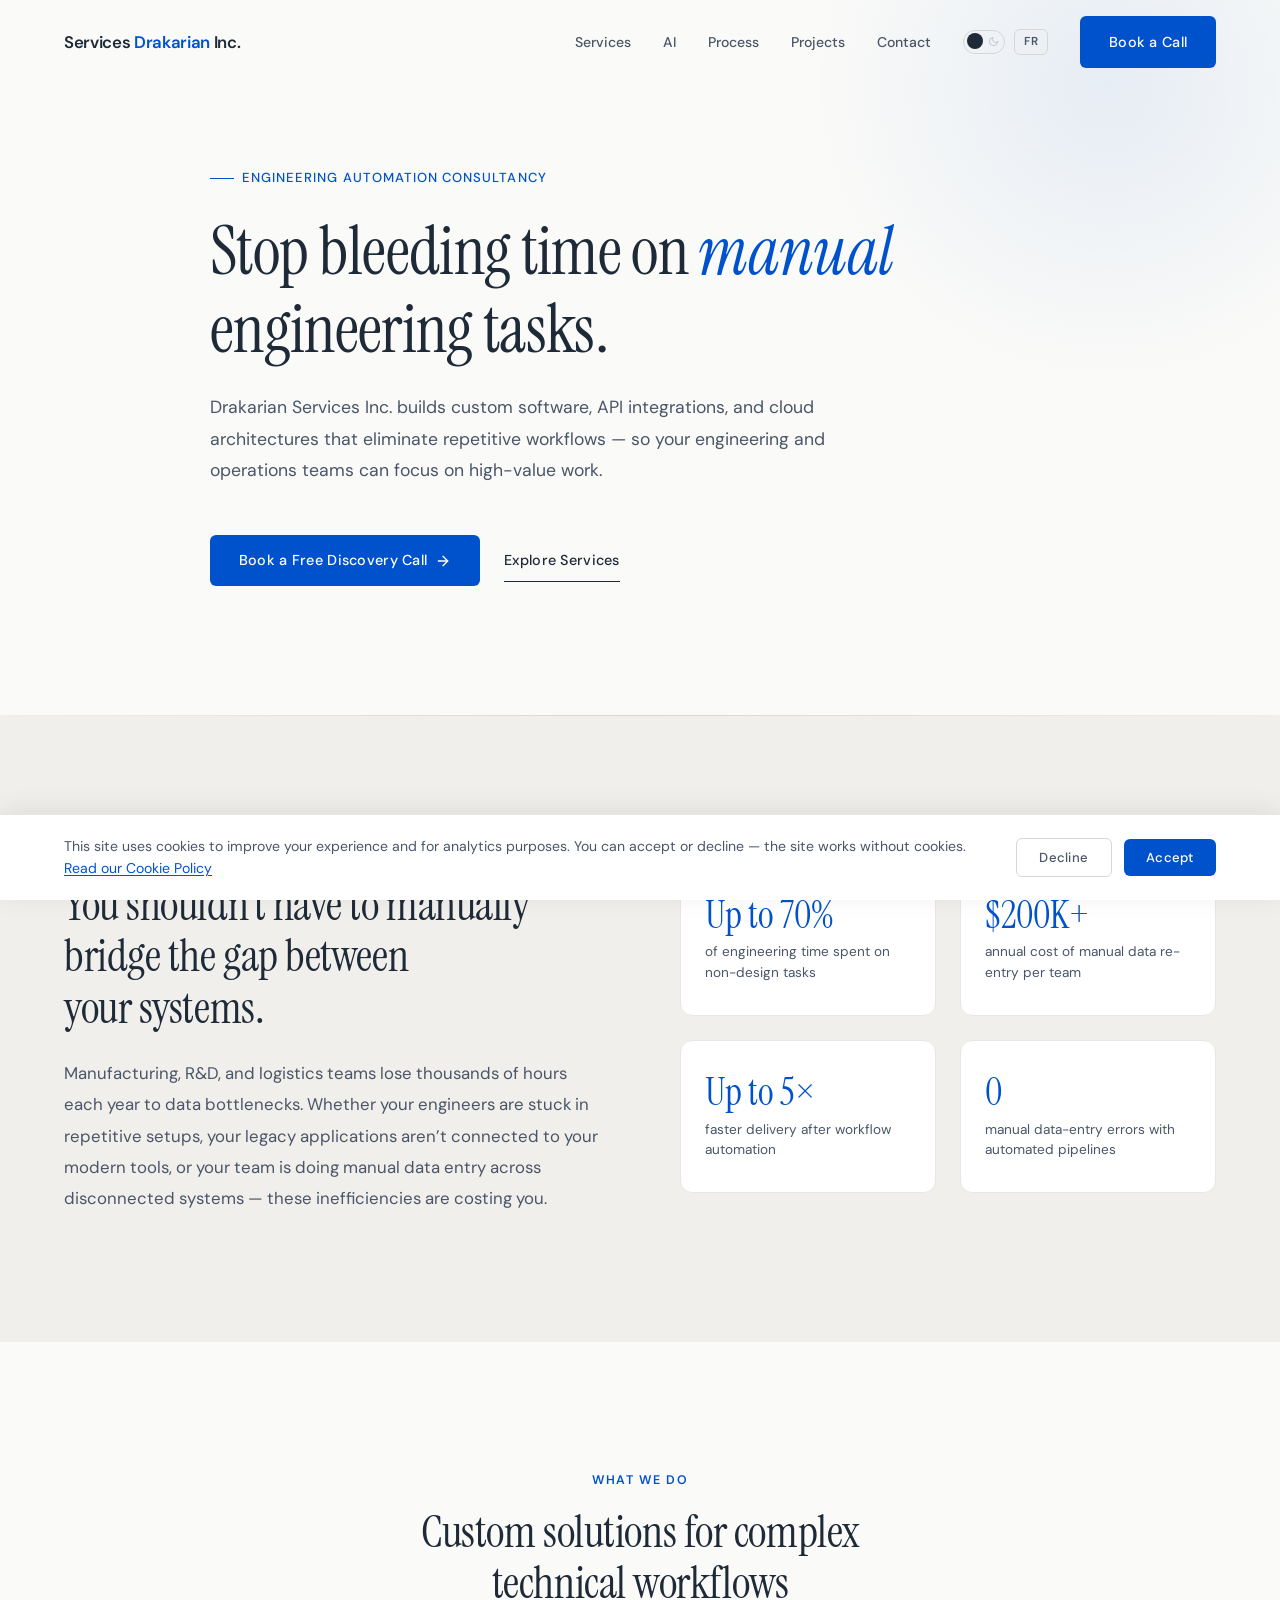
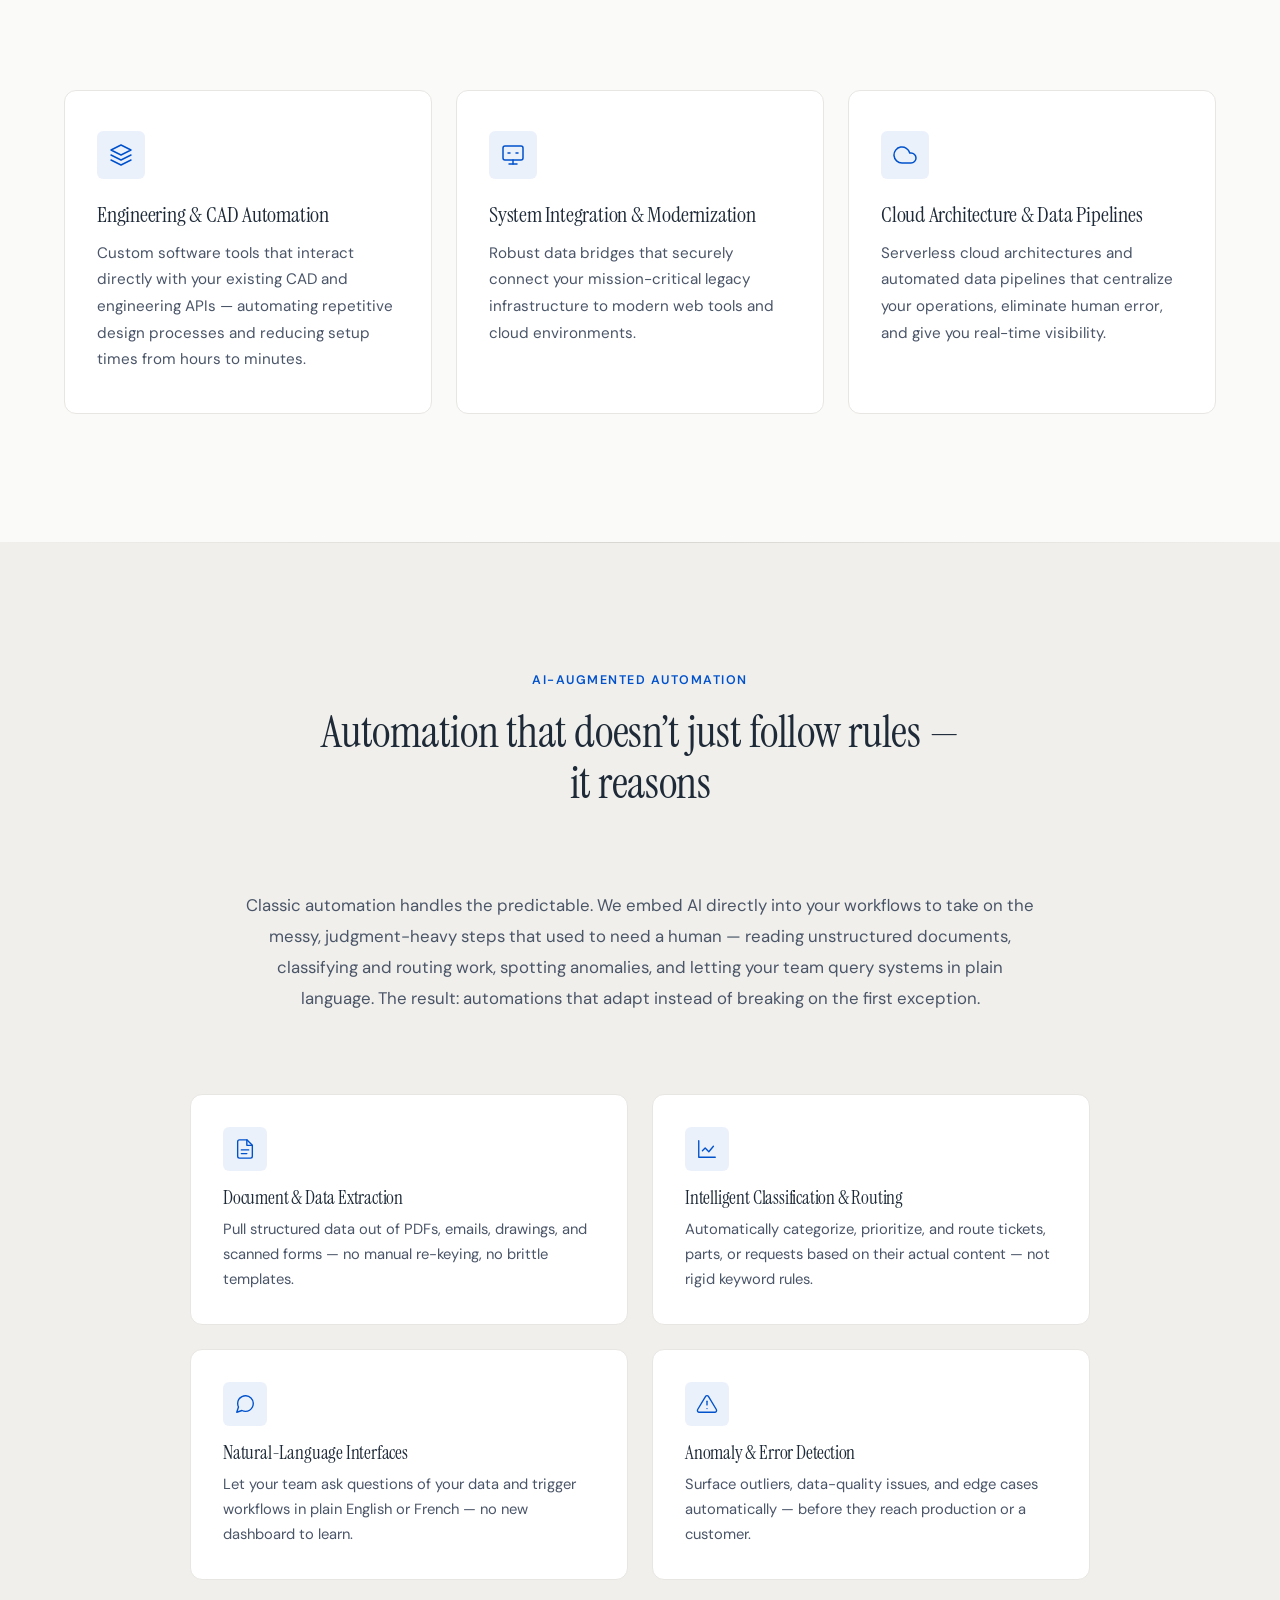
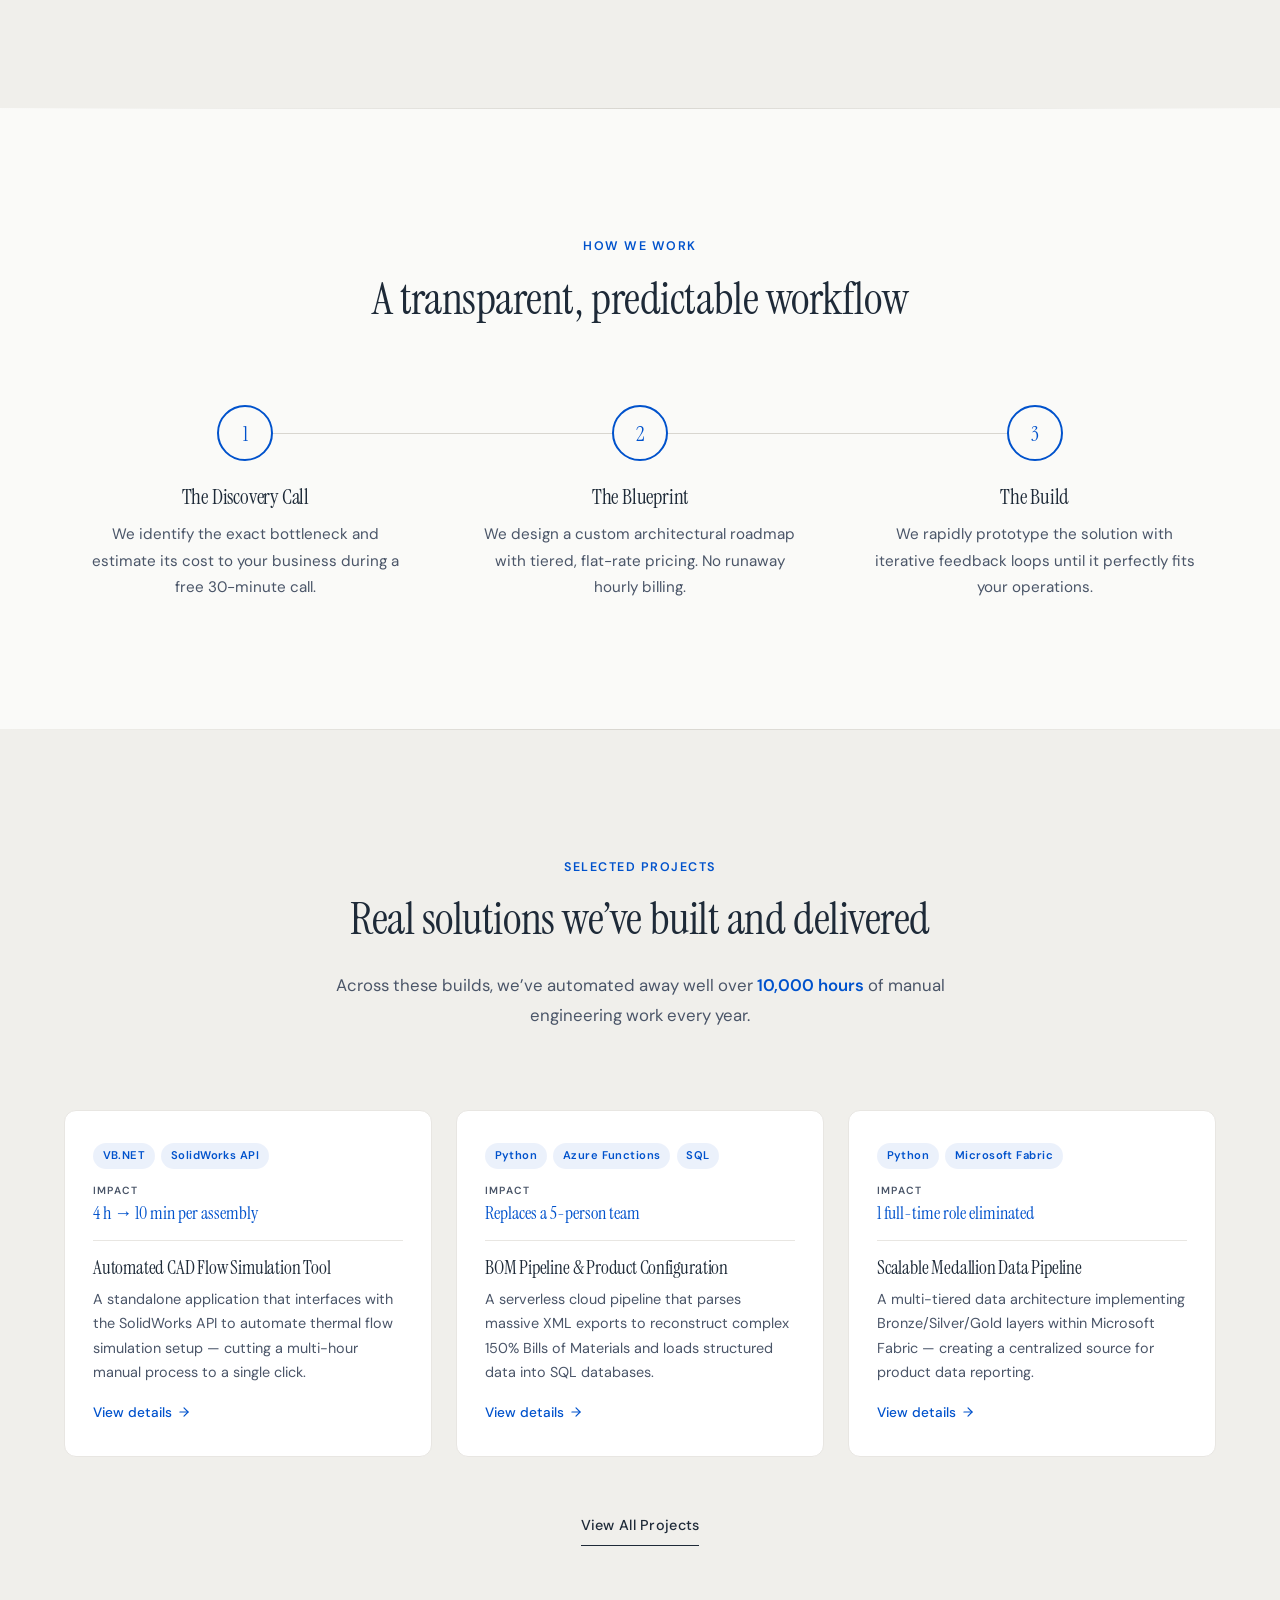
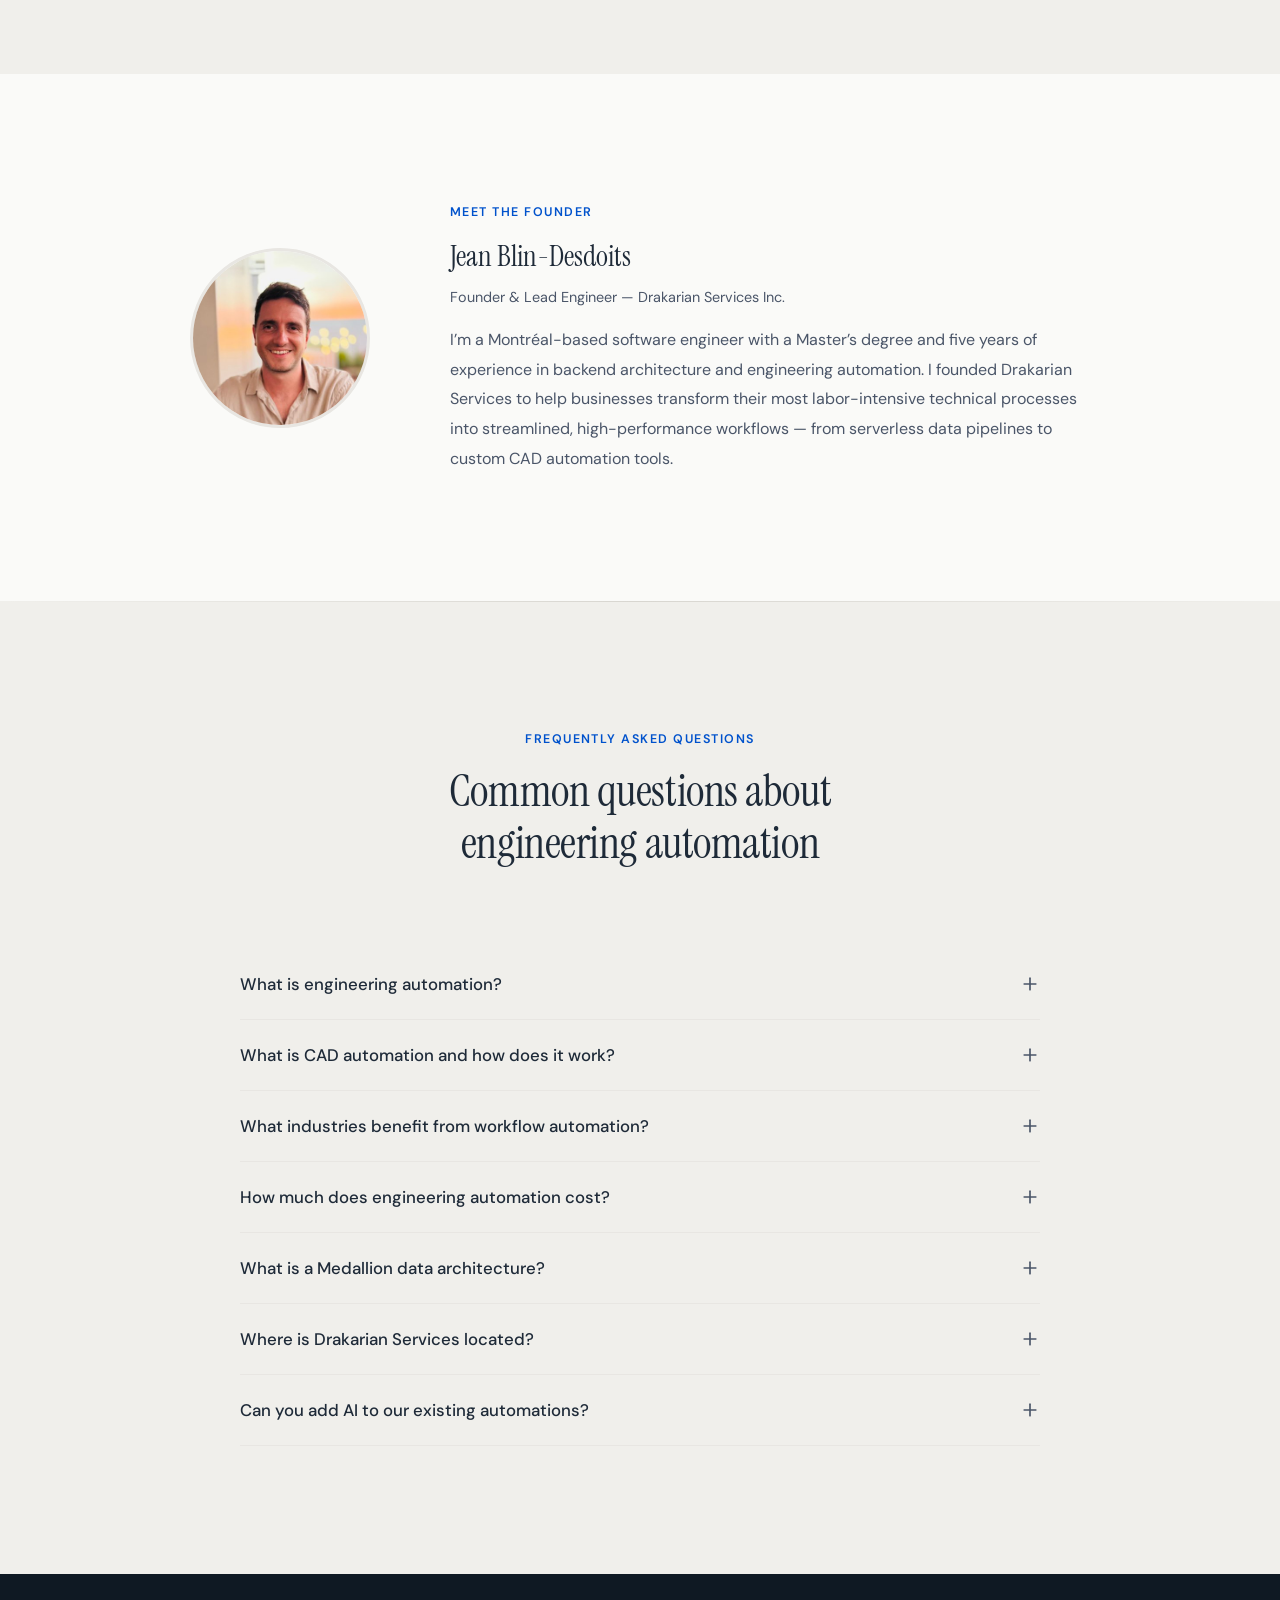
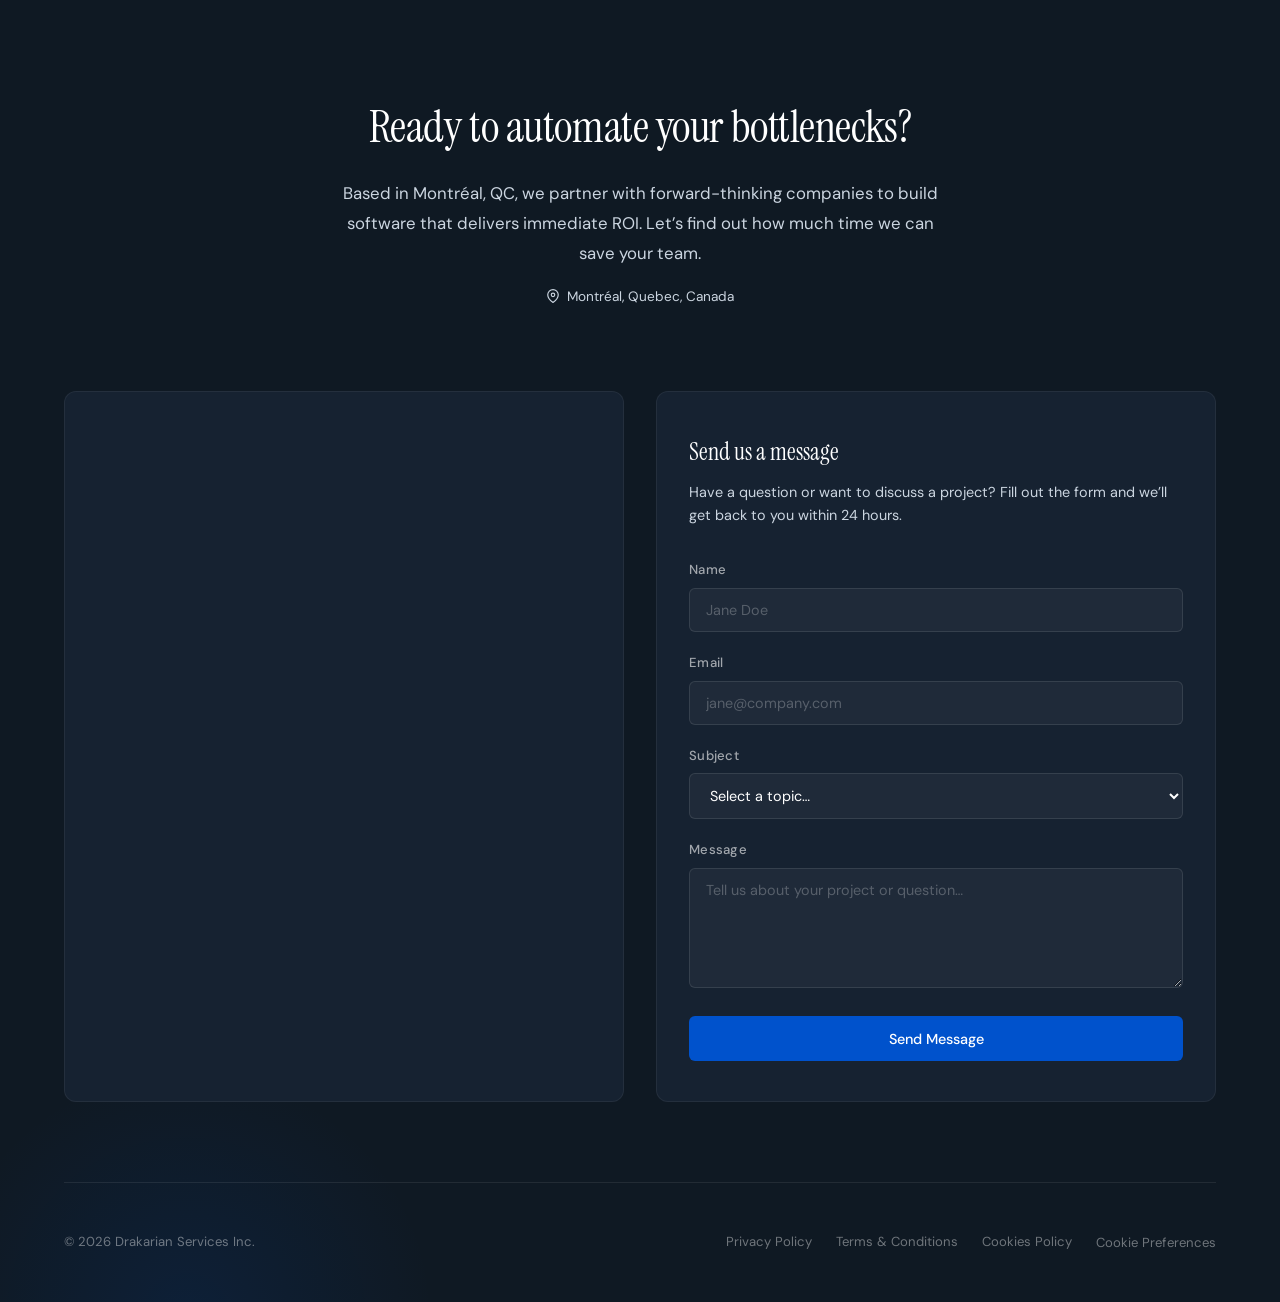
==== commit 4bdcc950: "fix(ui): remove redundant blue radial glow from AI section The .ai::after radial was added only to d" ====
--- a/index.html
+++ b/index.html
@@ -383,9 +383,8 @@
     @media (max-width: 900px) { .services__grid { grid-template-columns:1fr; max-width:500px; margin:0 auto; } }
 
     /* ===== AI ===== */
-    .ai { padding:var(--space-2xl) 0; background:var(--color-bg-alt); position:relative; overflow:hidden; transition:background 0.4s ease; }
+    .ai { padding:var(--space-2xl) 0; background:var(--color-bg-alt); position:relative; transition:background 0.4s ease; }
     .ai::before { content:''; position:absolute; top:0; left:0; right:0; height:1px; background:linear-gradient(90deg,transparent,var(--color-border),transparent); }
-    .ai::after { content:''; position:absolute; top:-18%; right:-8%; width:480px; height:480px; background:radial-gradient(circle,var(--color-accent-subtle) 0%,transparent 70%); border-radius:50%; pointer-events:none; }
     .ai__intro { width:var(--container-narrow); margin:0 auto var(--space-xl); text-align:center; }
     .ai__intro p { font-size:1.05rem; line-height:1.85; margin-top:var(--space-sm); }
     .ai__grid { width:var(--container); max-width:900px; margin:0 auto; display:grid; grid-template-columns:repeat(2,1fr); gap:1.5rem; }
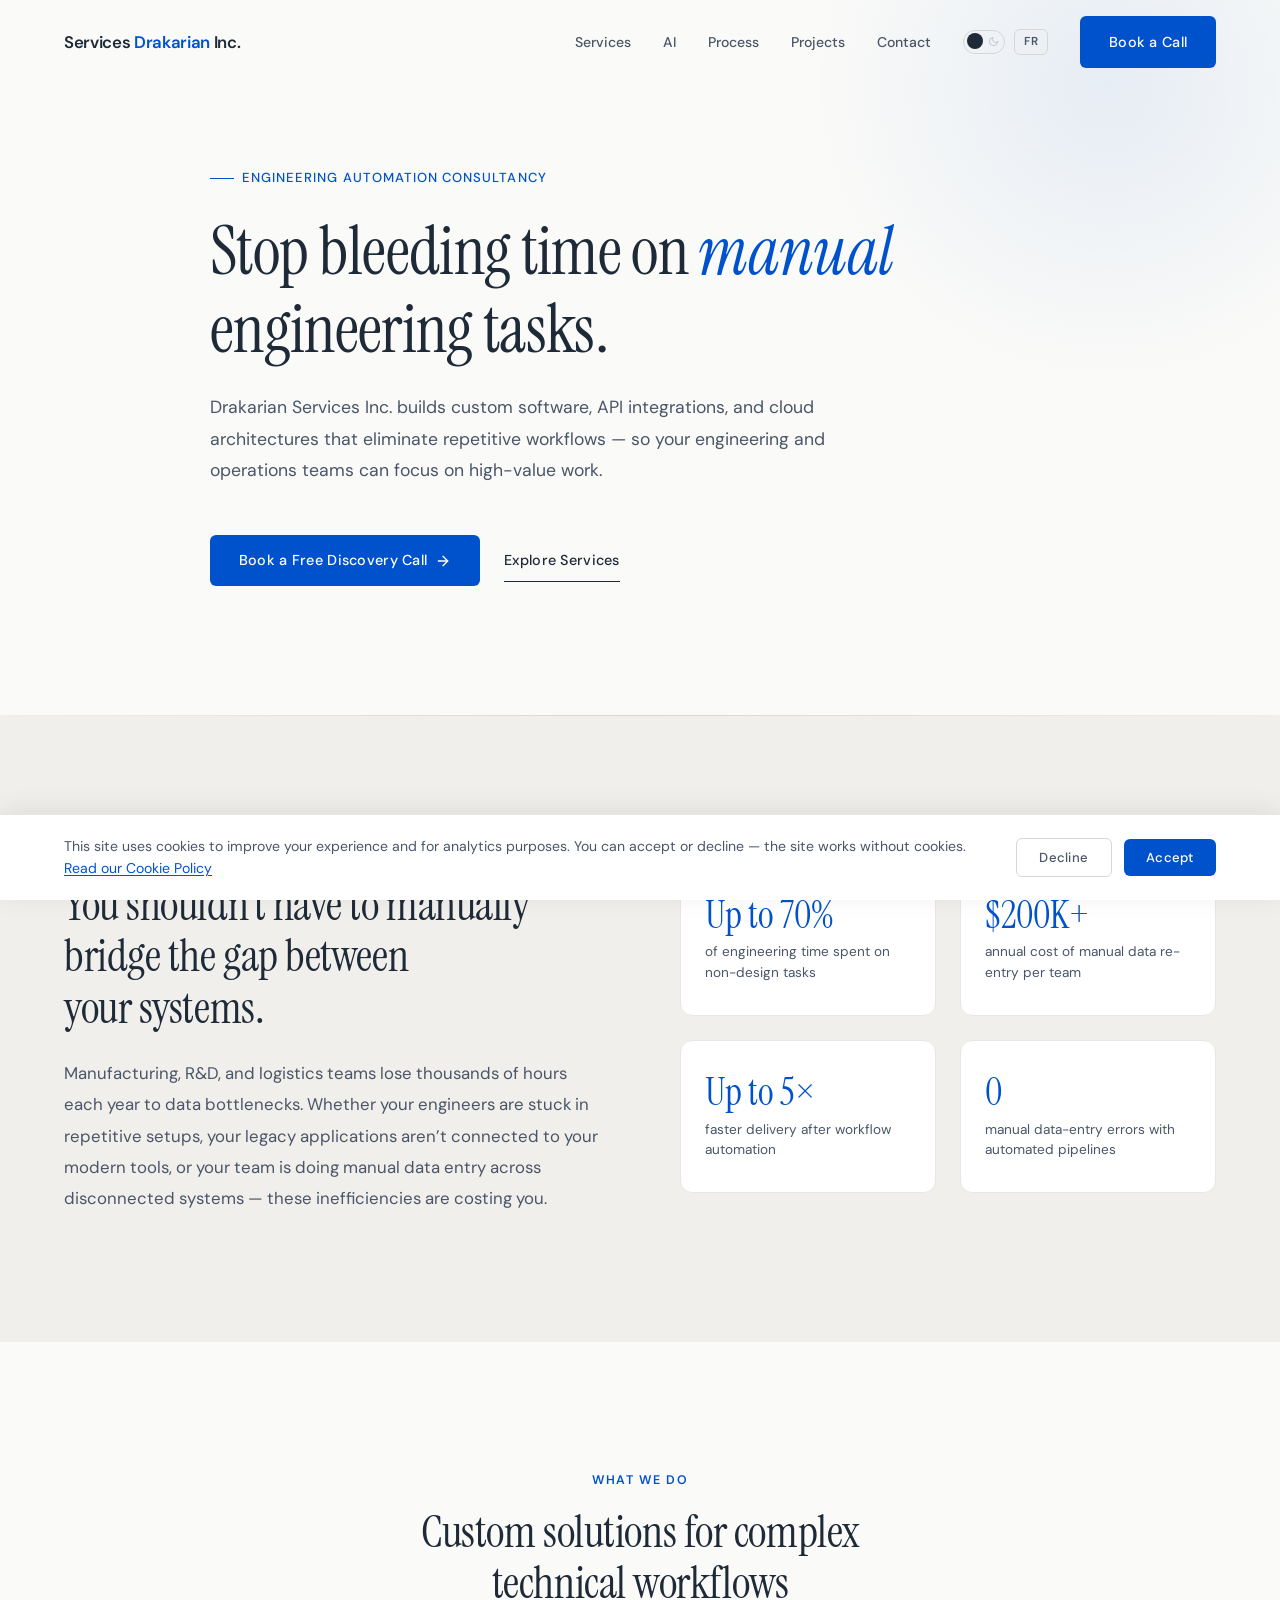
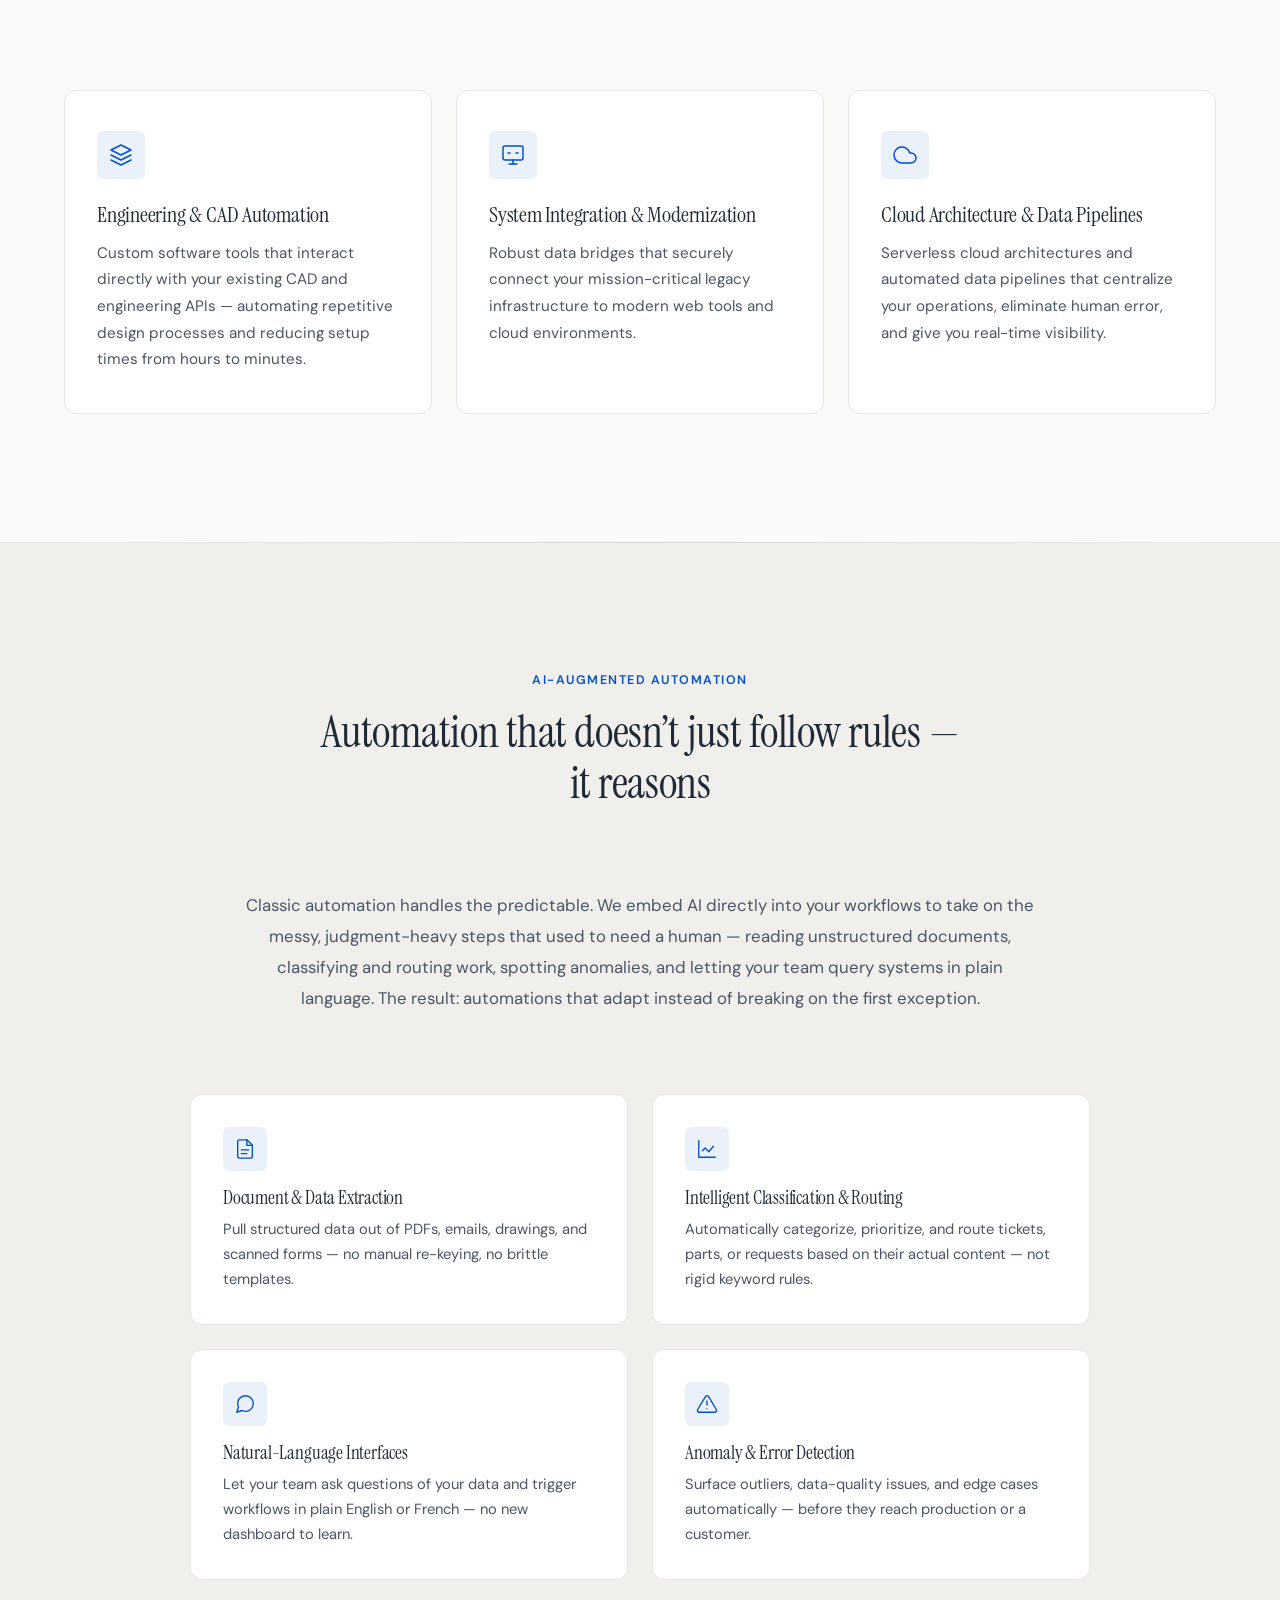
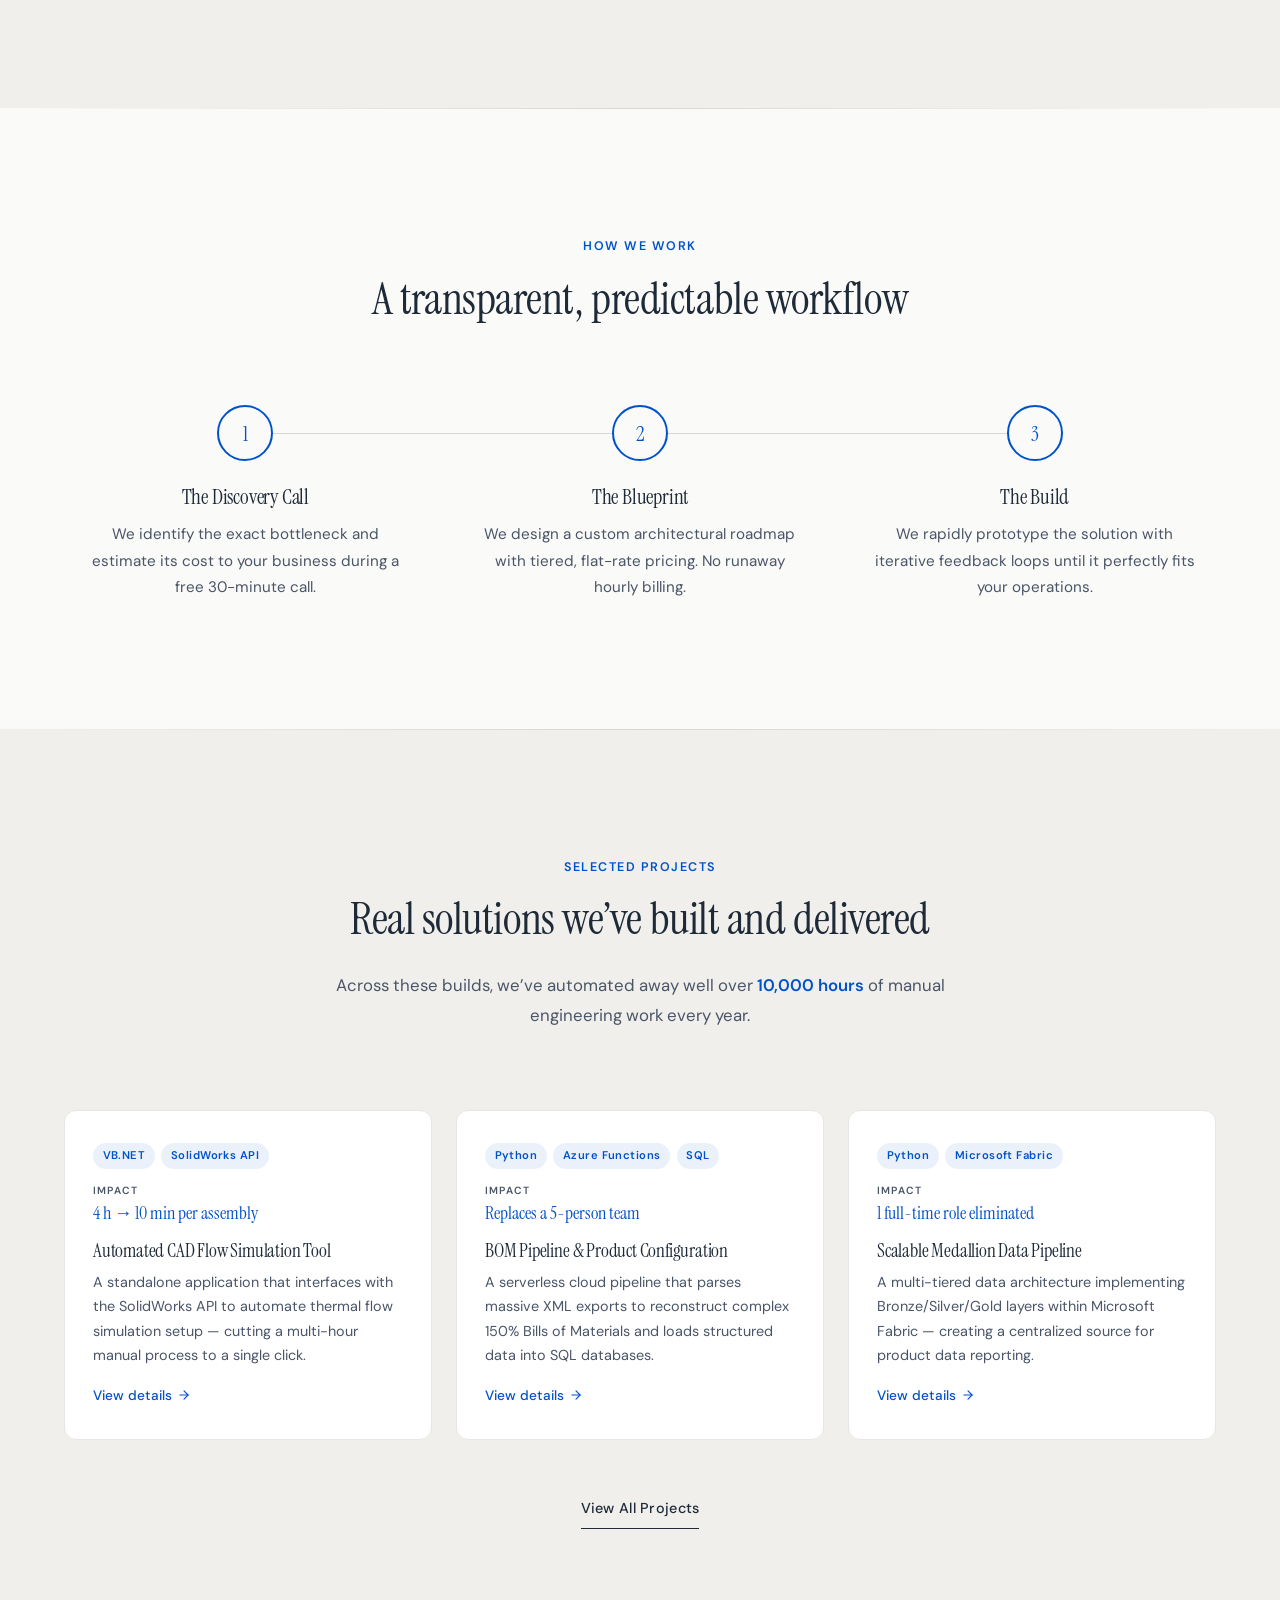
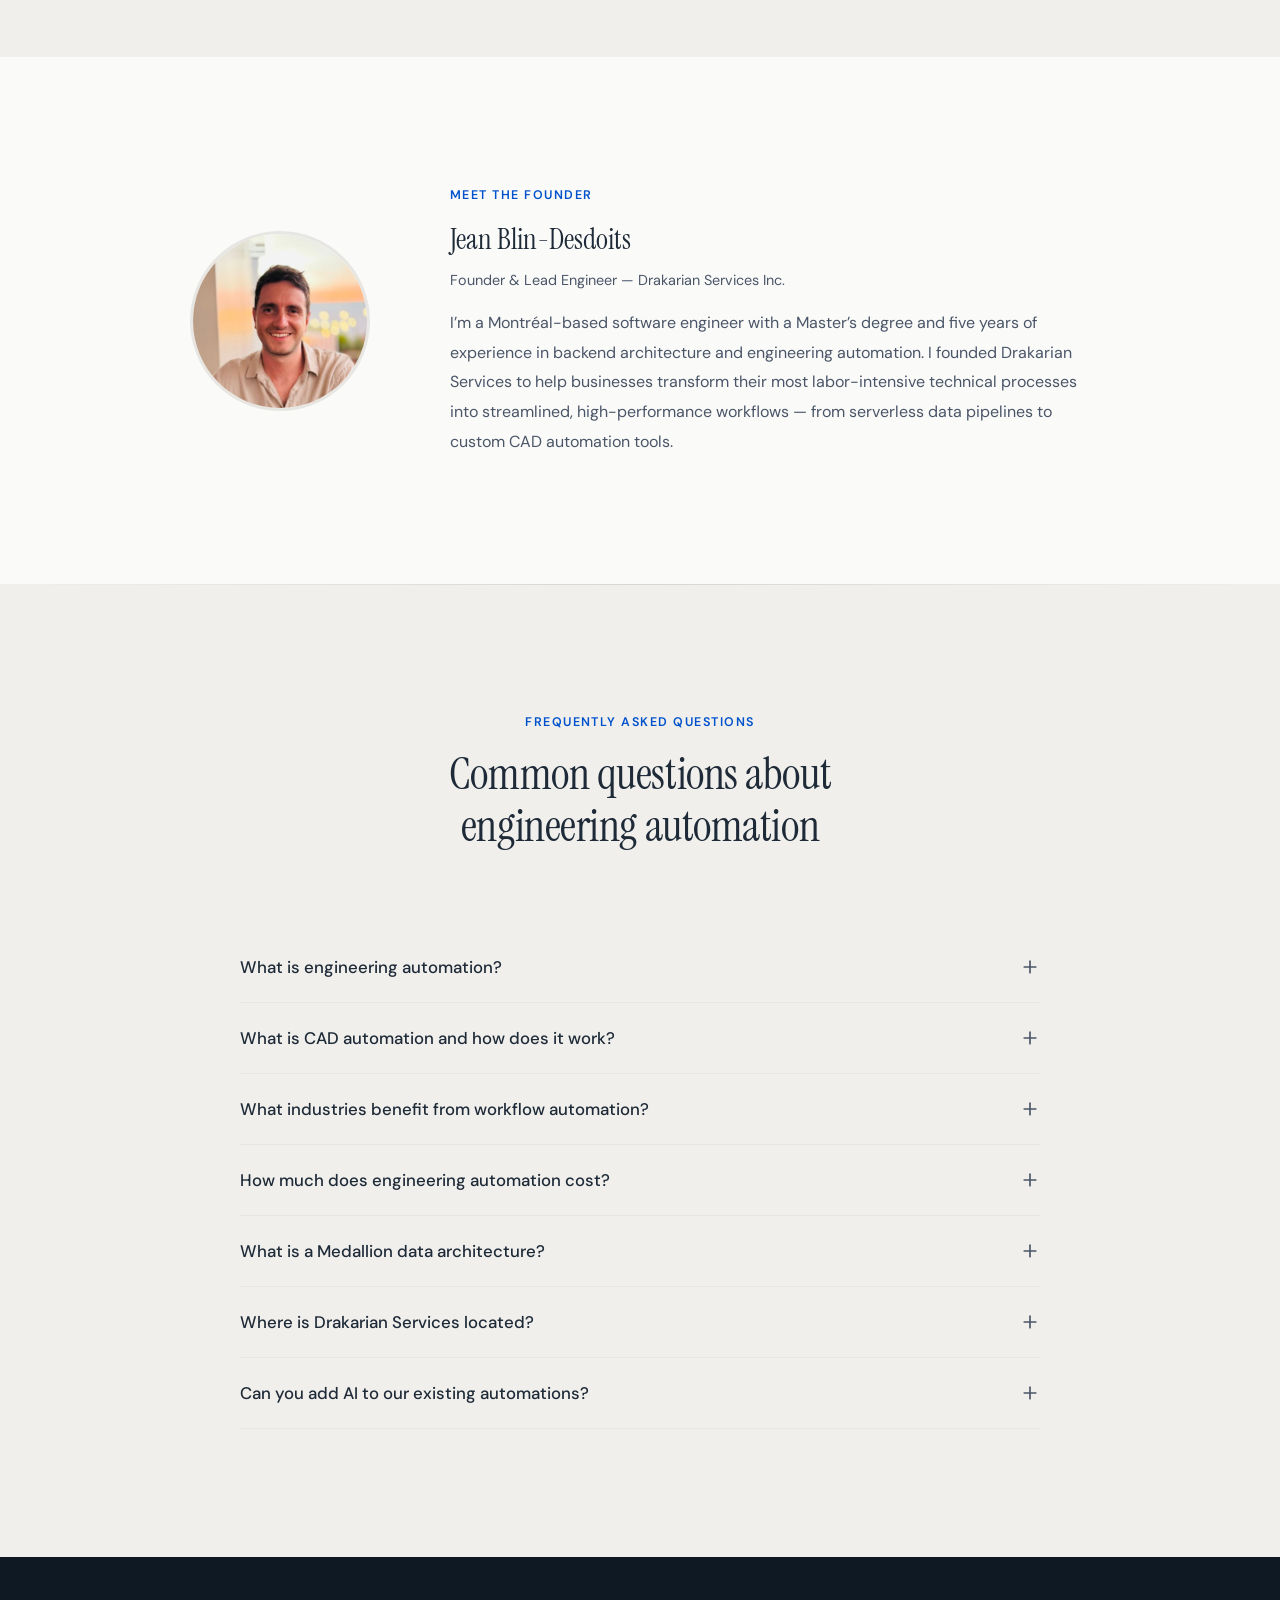
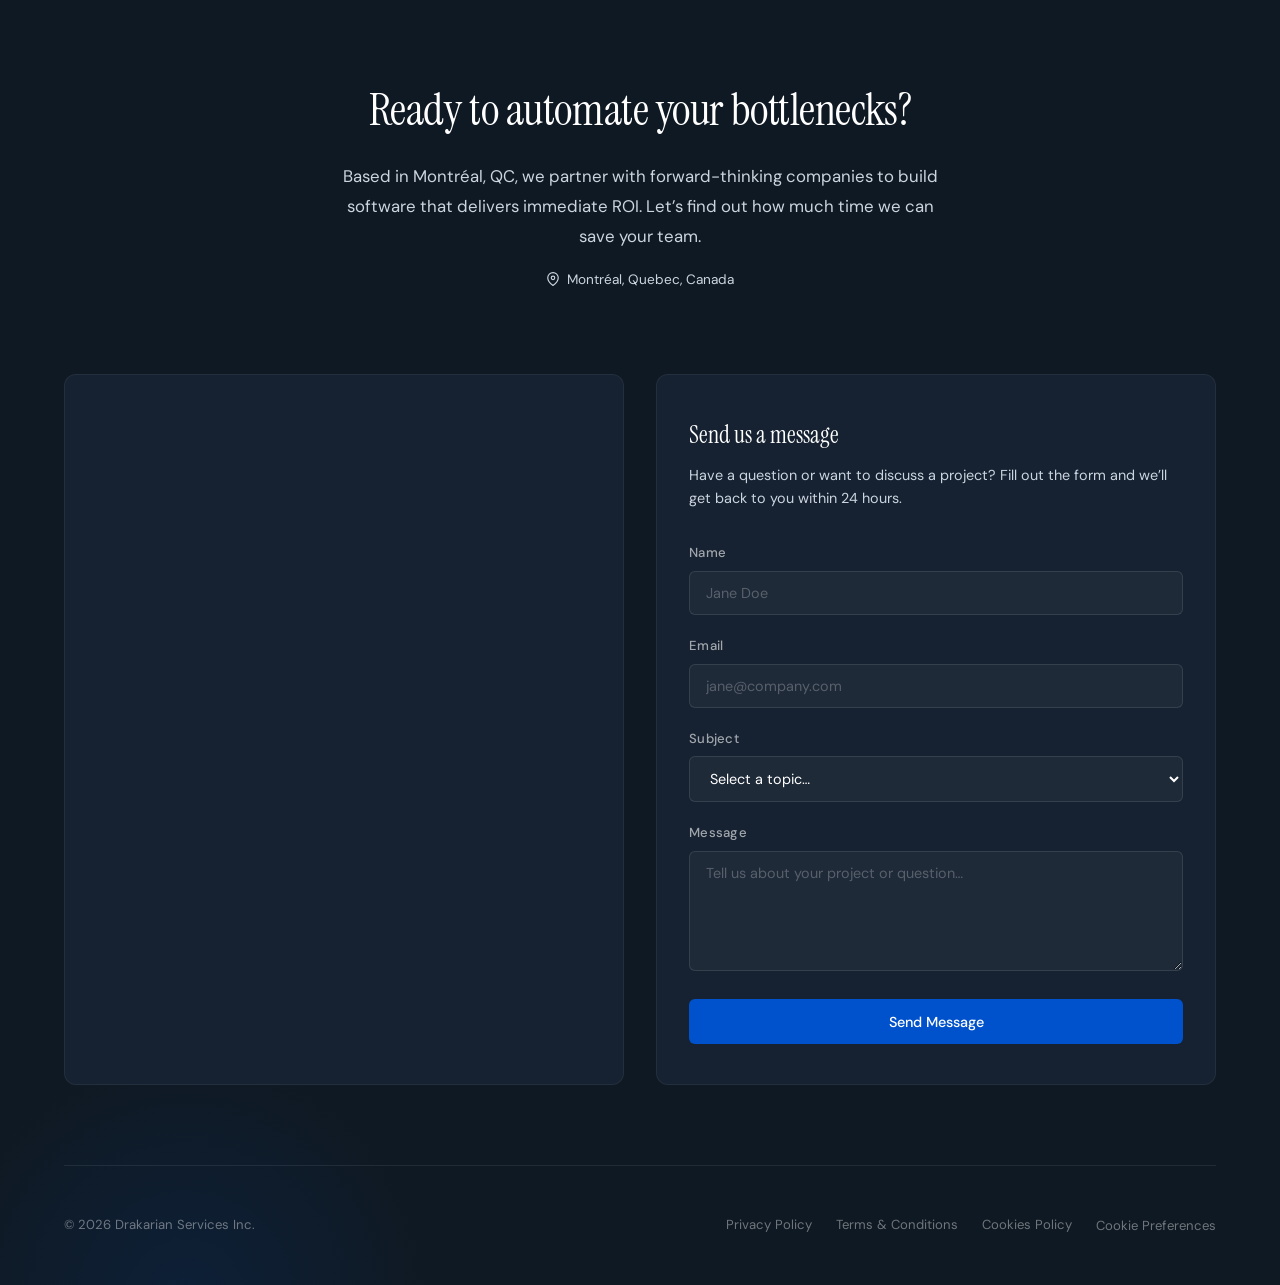
==== commit 5ae8c229: "fix(ui): unify card hover effect across the homepage The project teaser cards and the new AI cards o" ====
--- a/index.html
+++ b/index.html
@@ -388,8 +388,10 @@
     .ai__intro { width:var(--container-narrow); margin:0 auto var(--space-xl); text-align:center; }
     .ai__intro p { font-size:1.05rem; line-height:1.85; margin-top:var(--space-sm); }
     .ai__grid { width:var(--container); max-width:900px; margin:0 auto; display:grid; grid-template-columns:repeat(2,1fr); gap:1.5rem; }
-    .ai-card { background:var(--color-card-bg); border:1px solid var(--color-border-light); border-radius:var(--radius-lg); padding:2rem; transition:all 0.4s cubic-bezier(0.16,1,0.3,1); }
+    .ai-card { background:var(--color-card-bg); border:1px solid var(--color-border-light); border-radius:var(--radius-lg); padding:2rem; transition:all 0.4s cubic-bezier(0.16,1,0.3,1); position:relative; overflow:hidden; }
+    .ai-card::after { content:''; position:absolute; top:0; left:0; right:0; height:3px; background:var(--color-accent); transform:scaleX(0); transform-origin:left; transition:transform 0.4s cubic-bezier(0.16,1,0.3,1); }
     .ai-card:hover { border-color:var(--color-accent); transform:translateY(-4px); box-shadow:0 12px 40px rgba(0,82,204,0.08); }
+    .ai-card:hover::after { transform:scaleX(1); }
     .ai-card__icon { width:44px; height:44px; border-radius:var(--radius); background:var(--color-accent-subtle); display:flex; align-items:center; justify-content:center; margin-bottom:var(--space-sm); }
     .ai-card__icon svg { width:22px; height:22px; stroke:var(--color-accent); fill:none; stroke-width:1.5; stroke-linecap:round; stroke-linejoin:round; }
     .ai-card h3 { font-size:1.2rem; margin-bottom:0.5rem; font-family:var(--font-heading); }
@@ -548,10 +550,12 @@
     .projects-teaser::before { content:''; position:absolute; top:0; left:0; right:0; height:1px; background:linear-gradient(90deg,transparent,var(--color-border),transparent); }
     .projects-teaser__grid { width:var(--container); margin:0 auto; display:grid; grid-template-columns:repeat(3,1fr); gap:1.5rem; }
     .project-card { background:var(--color-card-bg); border:1px solid var(--color-border-light); border-radius:var(--radius-lg); padding:2rem 1.75rem; transition:all 0.4s cubic-bezier(0.16,1,0.3,1); position:relative; overflow:hidden; display:flex; flex-direction:column; }
+    .project-card::after { content:''; position:absolute; top:0; left:0; right:0; height:3px; background:var(--color-accent); transform:scaleX(0); transform-origin:left; transition:transform 0.4s cubic-bezier(0.16,1,0.3,1); }
     .project-card:hover { border-color:var(--color-accent); transform:translateY(-4px); box-shadow:0 12px 40px rgba(0,82,204,0.08); }
+    .project-card:hover::after { transform:scaleX(1); }
     .project-card__tags { display:flex; flex-wrap:wrap; gap:0.4rem; margin-bottom:var(--space-sm); }
     .project-card__tag { font-size:0.7rem; font-weight:600; letter-spacing:0.04em; padding:0.2rem 0.6rem; background:var(--color-accent-subtle); color:var(--color-accent); border-radius:50px; }
-    .project-card__kpi { font-family:var(--font-heading); font-size:1.15rem; color:var(--color-accent); line-height:1.2; margin-bottom:var(--space-sm); padding-bottom:var(--space-sm); border-bottom:1px solid var(--color-border-light); }
+    .project-card__kpi { font-family:var(--font-heading); font-size:1.15rem; color:var(--color-accent); line-height:1.2; margin-bottom:var(--space-sm); }
     .project-card__kpi::before { content:'Impact'; display:block; font-family:var(--font-body); font-size:0.65rem; font-weight:600; letter-spacing:0.12em; text-transform:uppercase; color:var(--color-text-secondary); margin-bottom:0.3rem; }
     .projects-teaser__lead { text-align:center; max-width:620px; margin:var(--space-md) auto 0; font-size:1.05rem; line-height:1.8; }
     .projects-teaser__lead strong { font-weight:600; color:var(--color-accent); }
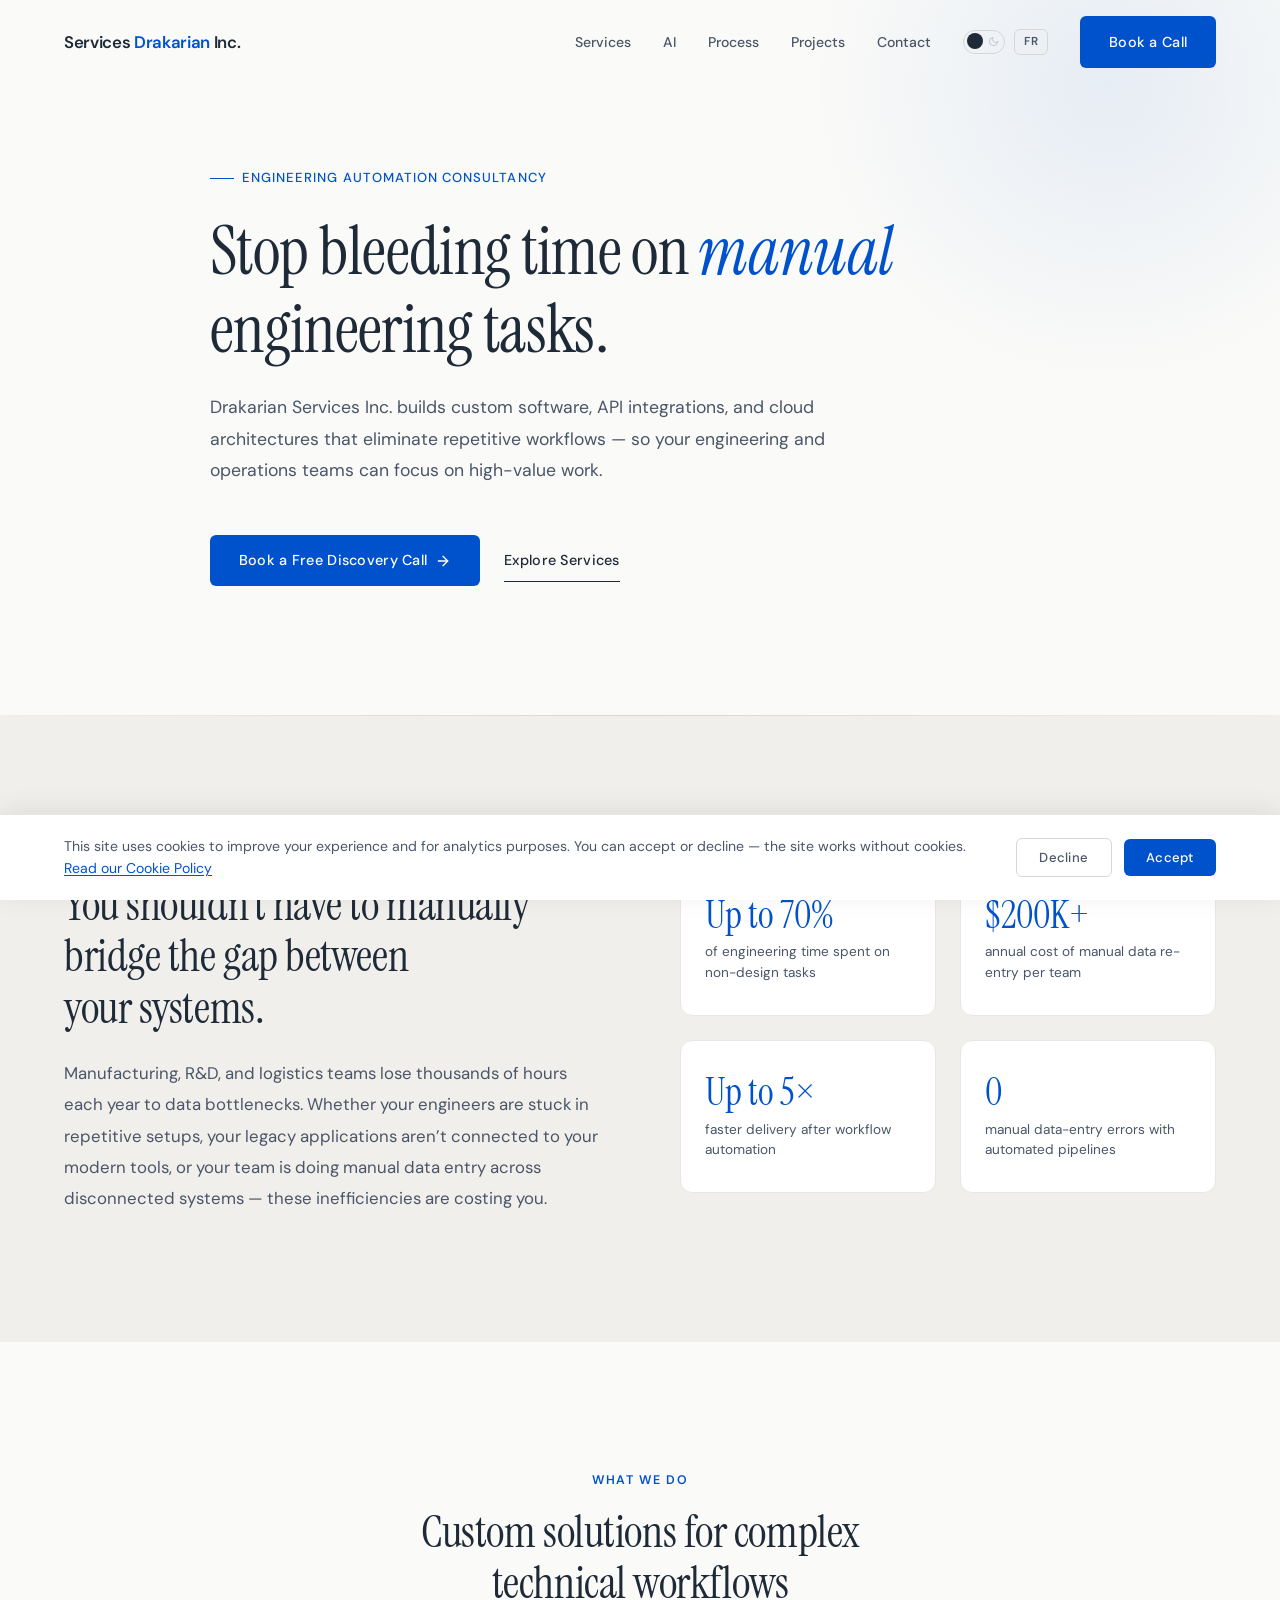
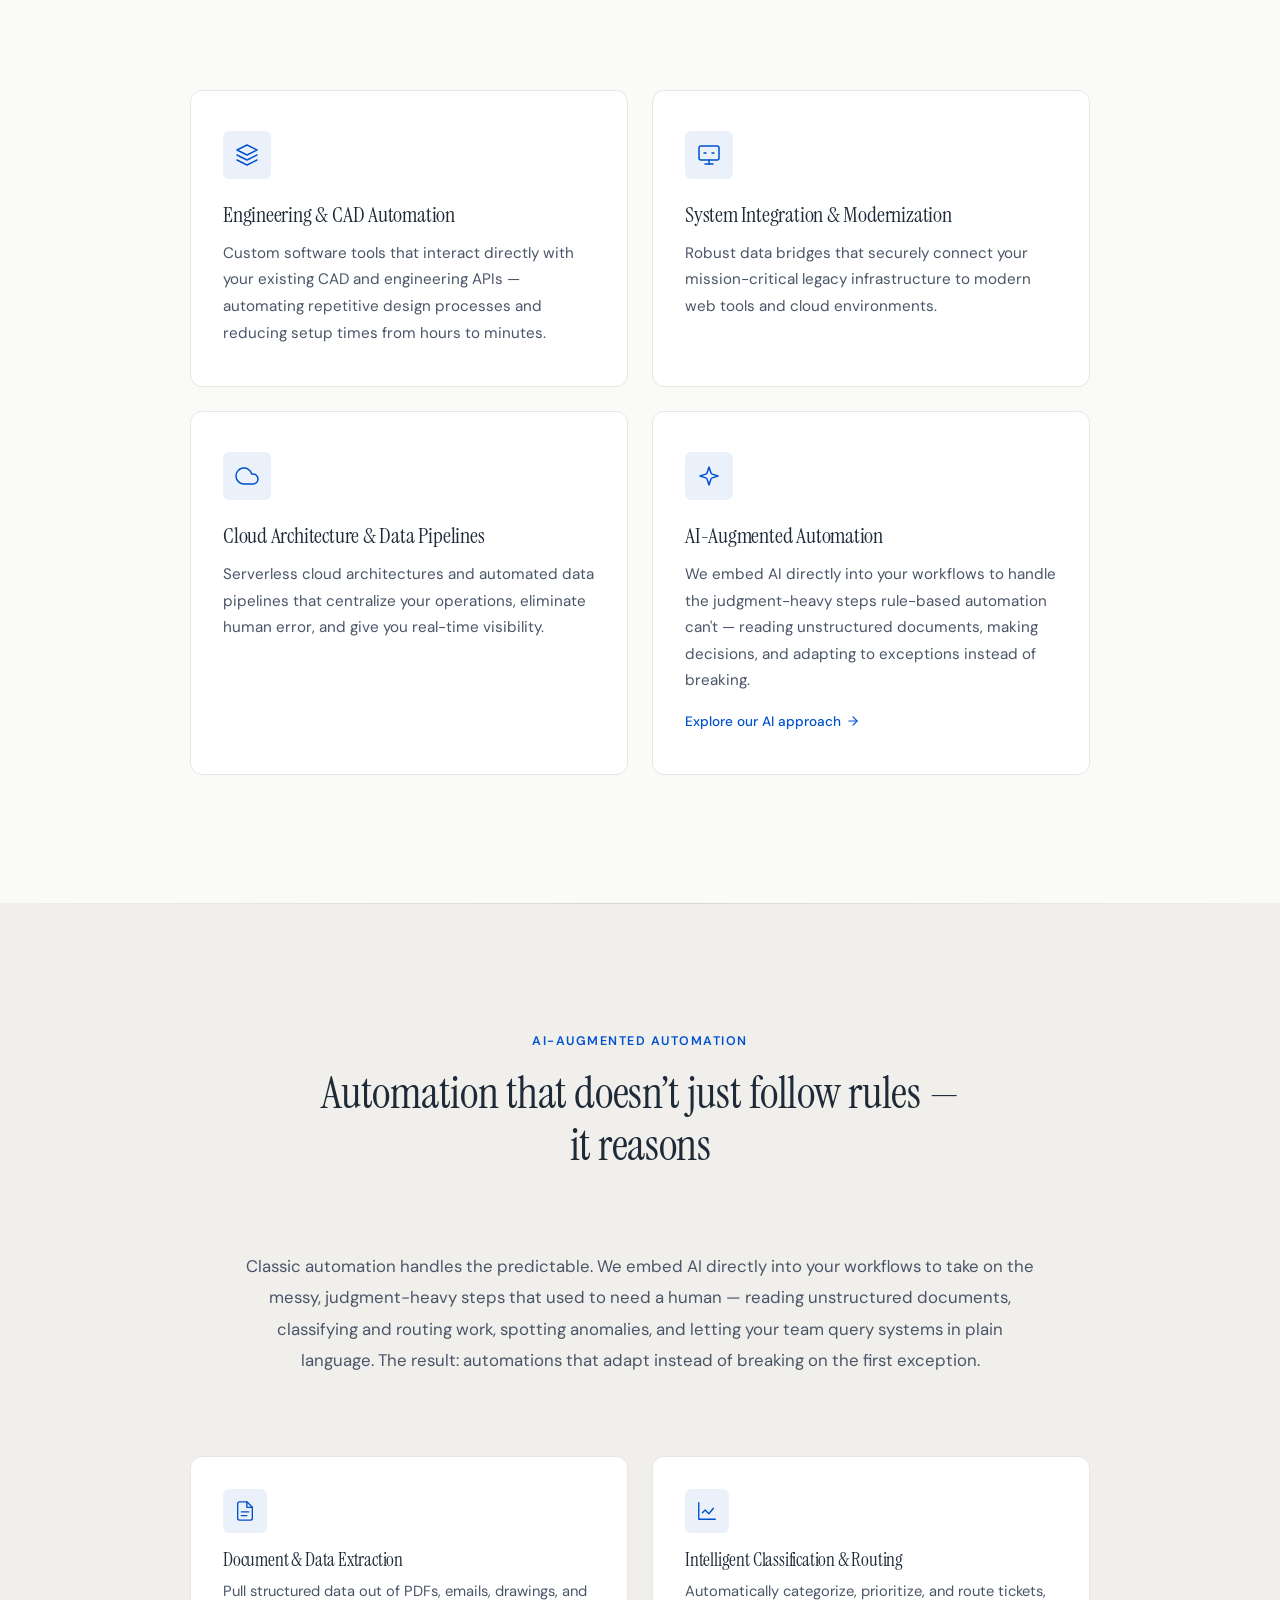
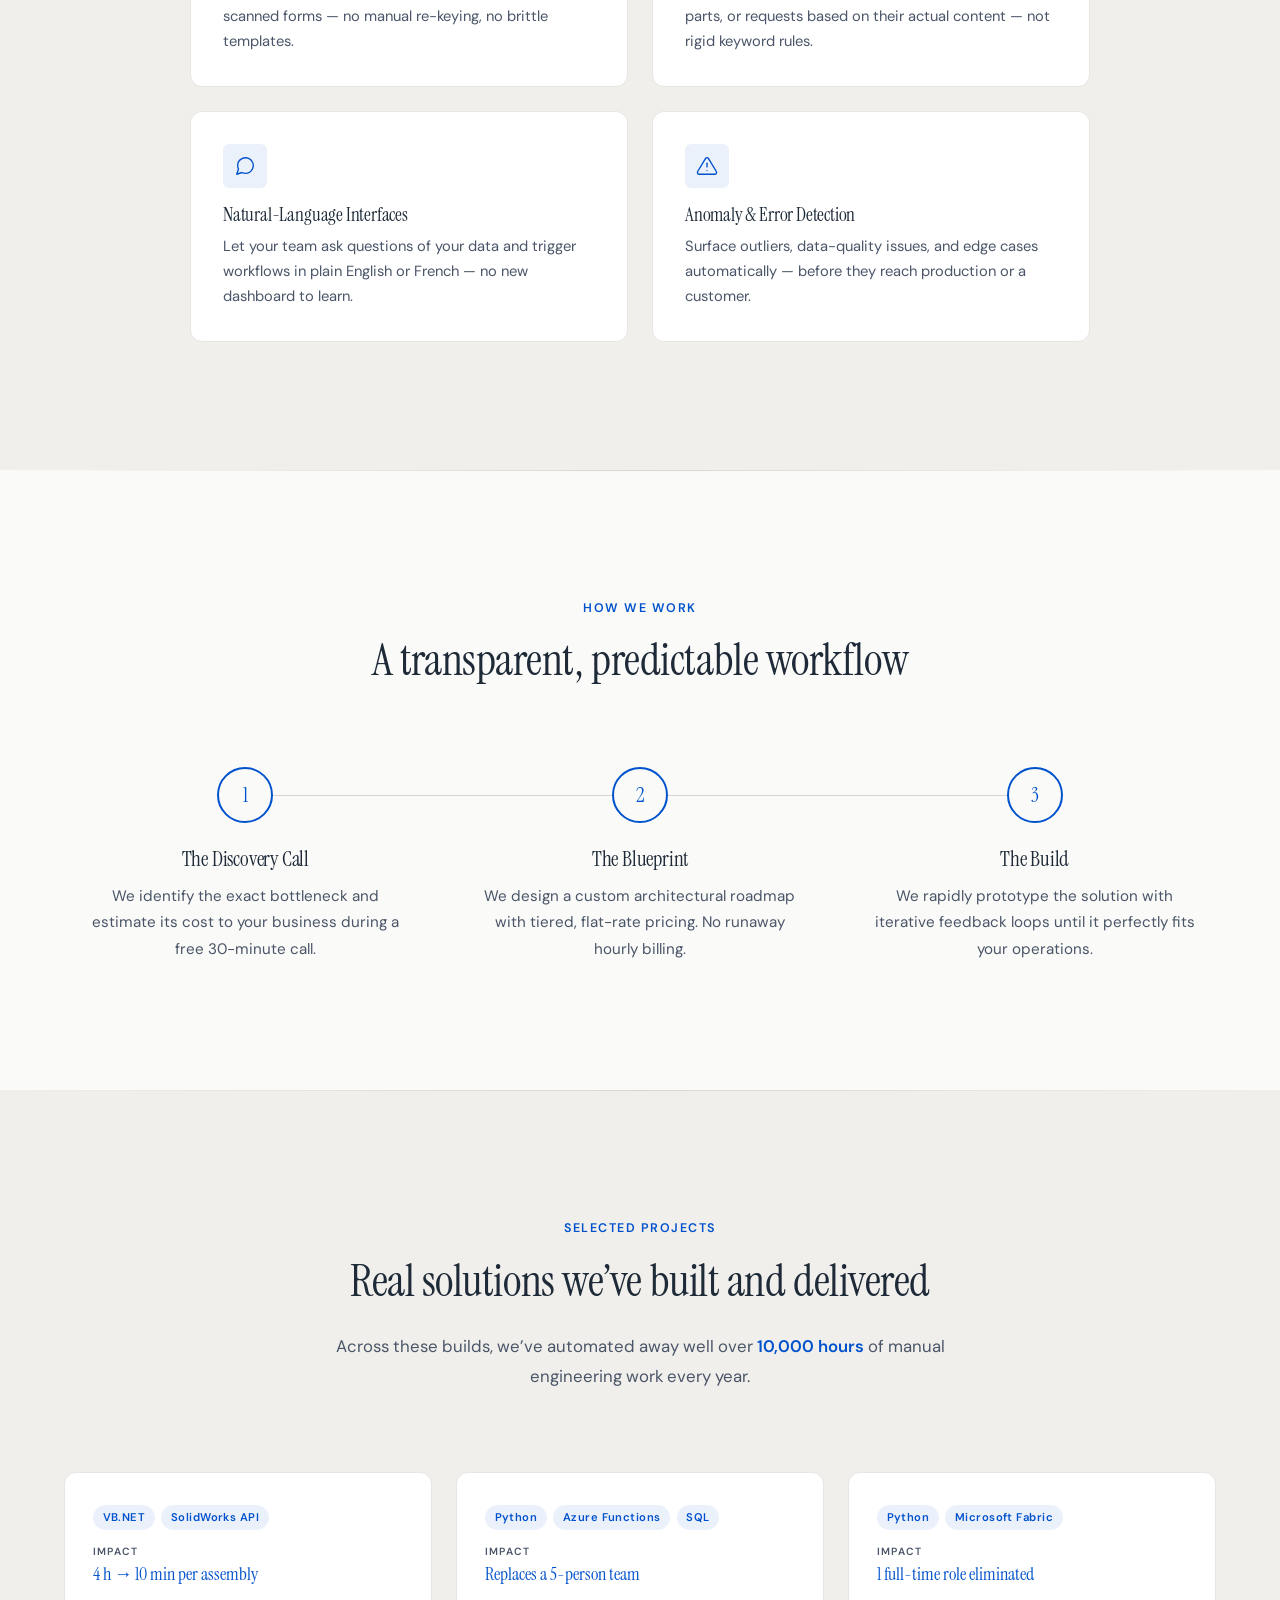
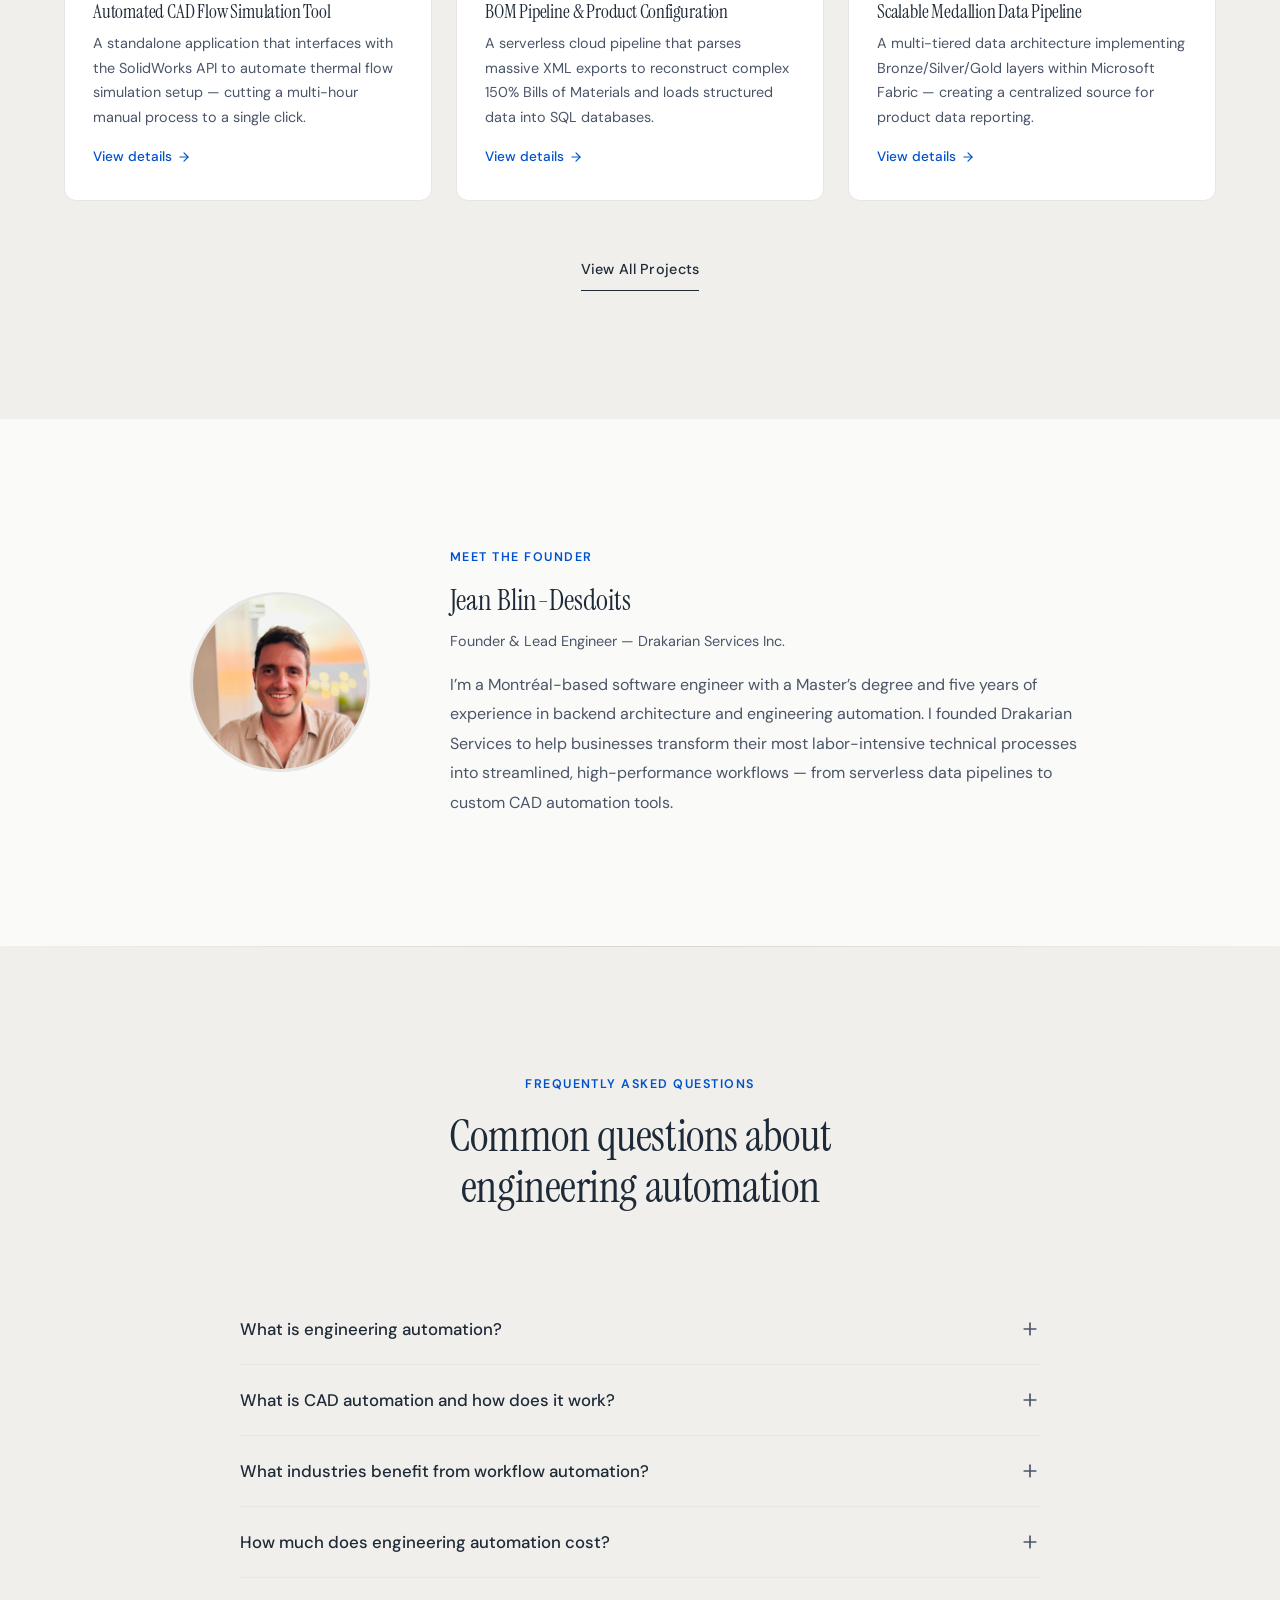
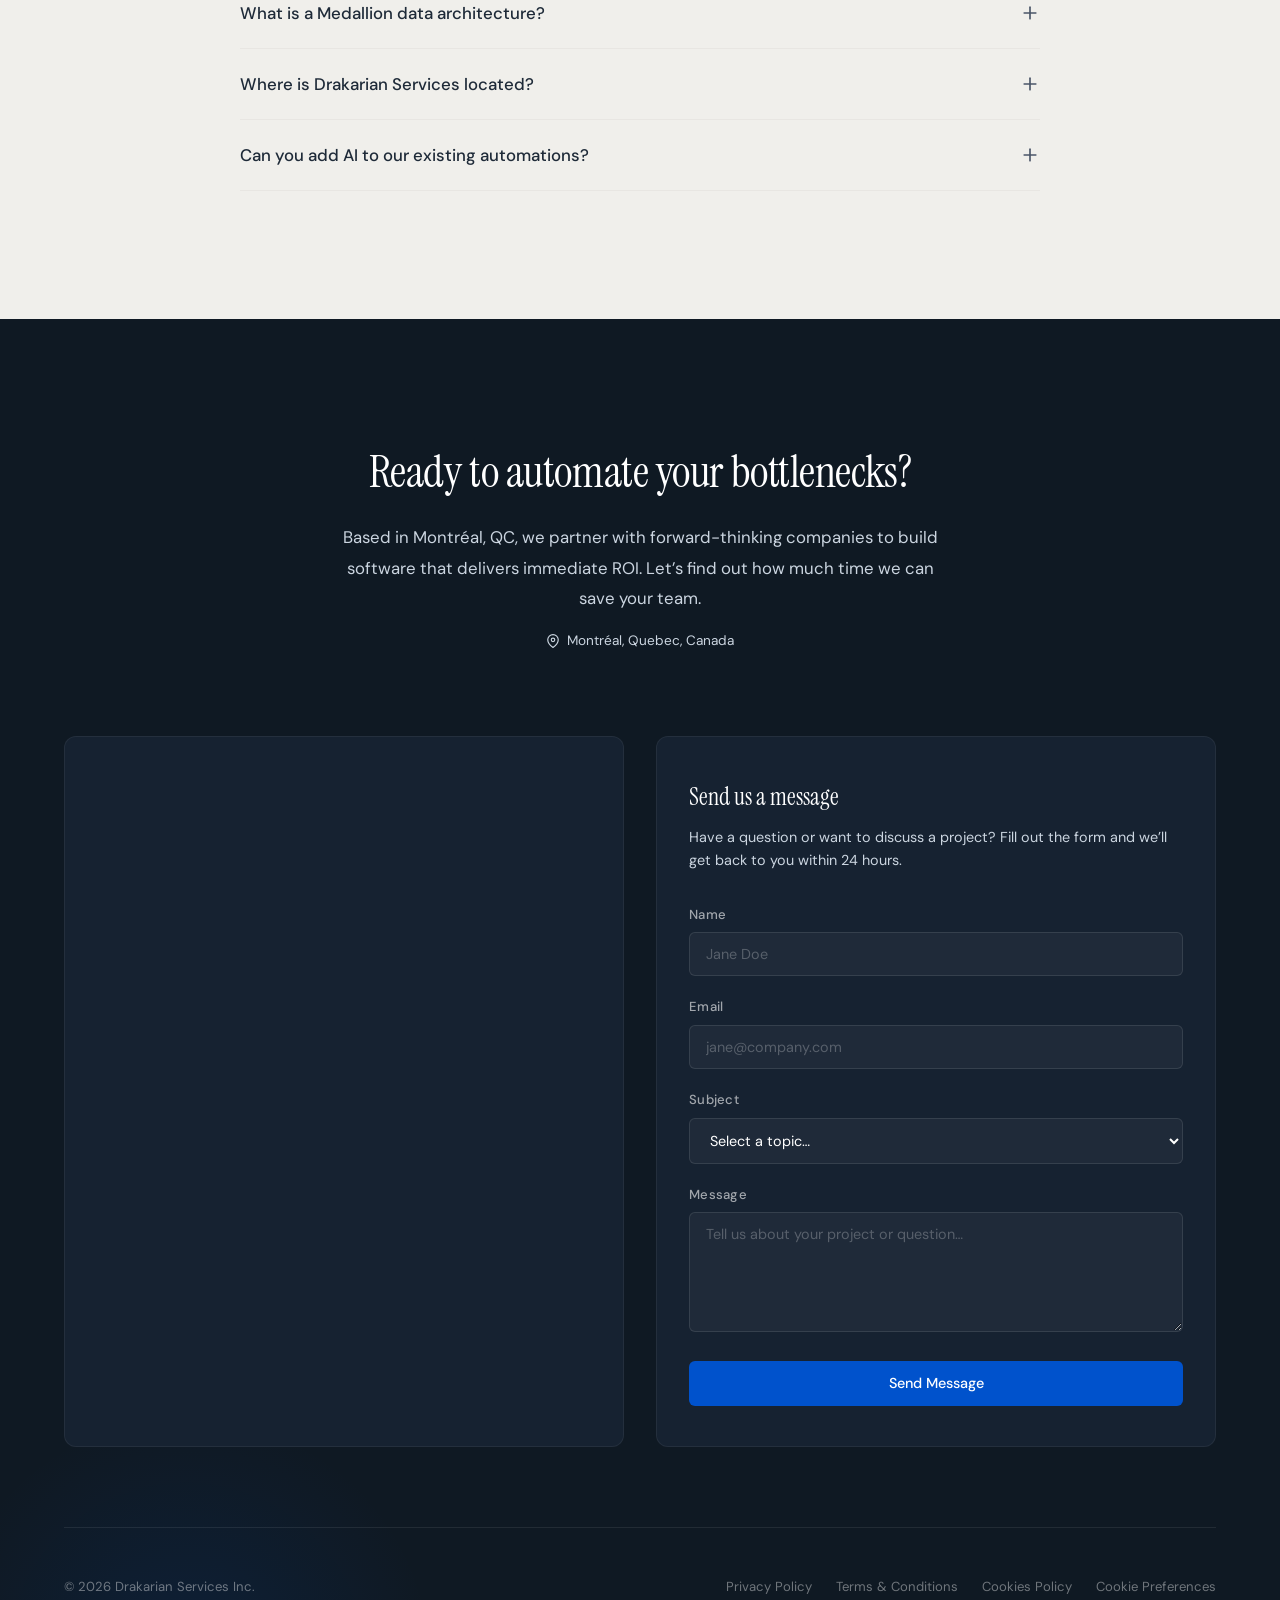
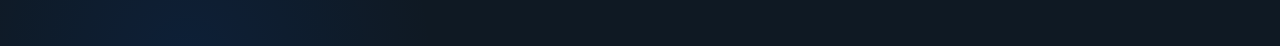
==== commit 227d09e7: "feat(ui): add AI service card + clarify CAD automation wording Address Rachida's relecture: add an "" ====
--- a/index.html
+++ b/index.html
@@ -285,6 +285,7 @@
     .animate.delay-1 { transition-delay: 0.1s; }
     .animate.delay-2 { transition-delay: 0.2s; }
     .animate.delay-3 { transition-delay: 0.3s; }
+    .animate.delay-4 { transition-delay: 0.4s; }
 
     /* ===== Navigation ===== */
     .nav { position:fixed; top:0; left:0; right:0; z-index:1000; padding:1rem 0; transition:all var(--transition); background:transparent; }
@@ -371,7 +372,7 @@
     .section-header { text-align:center; margin-bottom:var(--space-xl); }
     .section-header__label { font-size:0.78rem; font-weight:600; letter-spacing:0.12em; text-transform:uppercase; color:var(--color-accent); margin-bottom:var(--space-sm); }
     .section-header h2 { font-size:clamp(2rem,3.5vw,2.8rem); max-width:650px; margin:0 auto; }
-    .services__grid { width:var(--container); margin:0 auto; display:grid; grid-template-columns:repeat(3,1fr); gap:1.5rem; }
+    .services__grid { width:var(--container); max-width:900px; margin:0 auto; display:grid; grid-template-columns:repeat(2,1fr); gap:1.5rem; }
     .service-card { background:var(--color-card-bg); border:1px solid var(--color-border-light); border-radius:var(--radius-lg); padding:2.5rem 2rem; transition:all 0.4s cubic-bezier(0.16,1,0.3,1); position:relative; overflow:hidden; }
     .service-card::after { content:''; position:absolute; top:0; left:0; right:0; height:3px; background:var(--color-accent); transform:scaleX(0); transform-origin:left; transition:transform 0.4s cubic-bezier(0.16,1,0.3,1); }
     .service-card:hover { border-color:var(--color-accent); transform:translateY(-4px); box-shadow:0 12px 40px rgba(0,82,204,0.08); }
@@ -701,6 +702,12 @@
         <div class="service-card__icon"><svg viewBox="0 0 24 24"><path d="M18 10h-1.26A8 8 0 1 0 9 20h9a5 5 0 0 0 0-10z"/></svg></div>
         <h3 data-i18n="card3.h3">Cloud Architecture &amp; Data Pipelines</h3>
         <p data-i18n="card3.p">Serverless cloud architectures and automated data pipelines that centralize your operations, eliminate human error, and give you real-time&nbsp;visibility.</p>
+      </div>
+      <div class="service-card animate delay-4">
+        <div class="service-card__icon"><svg viewBox="0 0 24 24"><path d="M12 3l1.9 5.8a2 2 0 0 0 1.3 1.3L21 12l-5.8 1.9a2 2 0 0 0-1.3 1.3L12 21l-1.9-5.8a2 2 0 0 0-1.3-1.3L3 12l5.8-1.9a2 2 0 0 0 1.3-1.3L12 3z"/></svg></div>
+        <h3 data-i18n="card4.h3">AI-Augmented Automation</h3>
+        <p data-i18n="card4.p">We embed AI directly into your workflows to handle the judgment-heavy steps rule-based automation can't — reading unstructured documents, making decisions, and adapting to exceptions instead of breaking.</p>
+        <a href="#ai" class="project-card__link" data-i18n="card4.link">Explore our AI approach <svg viewBox="0 0 24 24" fill="none" stroke="currentColor" stroke-width="2" stroke-linecap="round" stroke-linejoin="round"><path d="M5 12h14"/><path d="m12 5 7 7-7 7"/></svg></a>
       </div>
     </div>
   </section>
@@ -1006,6 +1013,9 @@
         "card2.p": "Robust data bridges that securely connect your mission-critical legacy infrastructure to modern web tools and cloud\u00a0environments.",
         "card3.h3": "Cloud Architecture & Data Pipelines",
         "card3.p": "Serverless cloud architectures and automated data pipelines that centralize your operations, eliminate human error, and give you real-time\u00a0visibility.",
+        "card4.h3": "AI-Augmented Automation",
+        "card4.p": "We embed AI directly into your workflows to handle the judgment-heavy steps rule-based automation can't \u2014 reading unstructured documents, making decisions, and adapting to exceptions instead of breaking.",
+        "card4.link": "Explore our AI approach",
         "process.label": "How We Work",
         "process.h2": "A transparent, predictable\u00a0workflow",
         "step1.h3": "The Discovery Call",
@@ -1102,11 +1112,14 @@
         "faq.q7": "Pouvez-vous ajouter de l\u2019IA \u00e0 nos automatisations existantes ?",
         "faq.a7": "Oui. Nous int\u00e9grons l\u2019IA l\u00e0 o\u00f9 elle apporte un vrai levier \u2014 extraction de donn\u00e9es depuis des documents non structur\u00e9s, classification et routage du travail, interfaces en langage naturel sur vos syst\u00e8mes et d\u00e9tection automatique d\u2019anomalies. Nous conservons d\u00e9lib\u00e9r\u00e9ment la logique \u00e0 base de r\u00e8gles l\u00e0 o\u00f9 elle est moins co\u00fbteuse et plus pr\u00e9visible, et n\u2019utilisons l\u2019IA que lorsque le jugement est r\u00e9ellement requis \u2014 pour une automatisation adaptative sans payer pour de l\u2019IA superflue.",
         "card1.h3": "Automatisation ing\u00e9nierie et\u00a0CAO",
-        "card1.p": "Des outils logiciels sur mesure qui interagissent directement avec vos API CAO existantes \u2014 automatisant les processus de conception r\u00e9p\u00e9titifs et r\u00e9duisant les temps de configuration de plusieurs heures \u00e0 quelques\u00a0minutes.",
+        "card1.p": "Des logiciels sur mesure qui interagissent directement avec les interfaces de programmation (API) de vos logiciels CAO existants \u2014 automatisant les processus de conception r\u00e9p\u00e9titifs et r\u00e9duisant les temps de configuration de plusieurs heures \u00e0 quelques\u00a0minutes.",
         "card2.h3": "Int\u00e9gration et modernisation des\u00a0syst\u00e8mes",
         "card2.p": "Des ponts de donn\u00e9es robustes qui connectent de mani\u00e8re s\u00e9curis\u00e9e votre infrastructure critique \u00e0 des outils web modernes et des environnements\u00a0cloud.",
         "card3.h3": "Architecture cloud et pipelines de\u00a0donn\u00e9es",
         "card3.p": "Des architectures cloud serverless et des pipelines automatis\u00e9s pour centraliser vos op\u00e9rations, \u00e9liminer les erreurs humaines et offrir une visibilit\u00e9 en temps\u00a0r\u00e9el.",
+        "card4.h3": "Automatisation augmentée par l’IA",
+        "card4.p": "Nous intégrons l’IA directement dans vos flux de travail pour prendre en charge les étapes qui exigent du jugement, là où l’automatisation à base de règles s’arrête — lire des documents non structurés, prendre des décisions et s’adapter aux exceptions au lieu de planter.",
+        "card4.link": "Découvrir notre approche IA",
         "process.label": "Notre approche",
         "process.h2": "Un processus transparent et\u00a0pr\u00e9visible",
         "step1.h3": "L\u2019appel d\u00e9couverte",
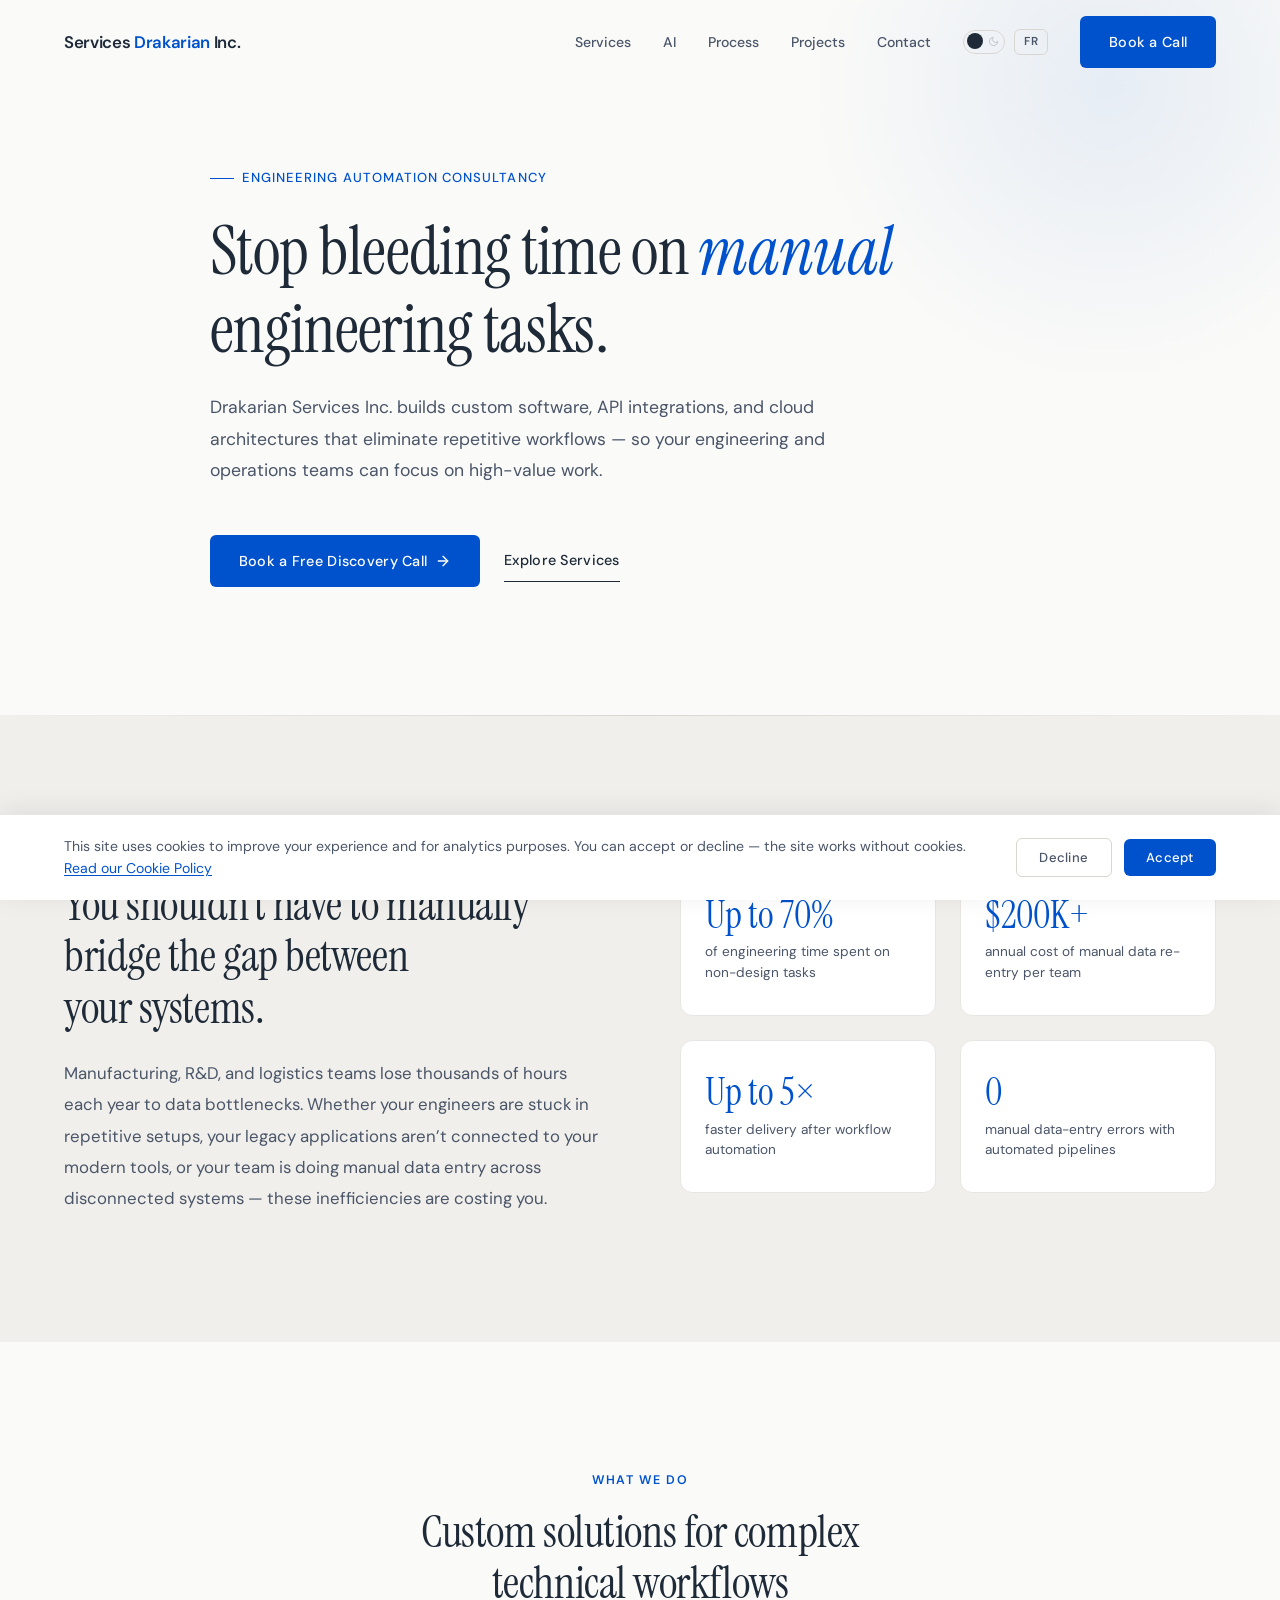
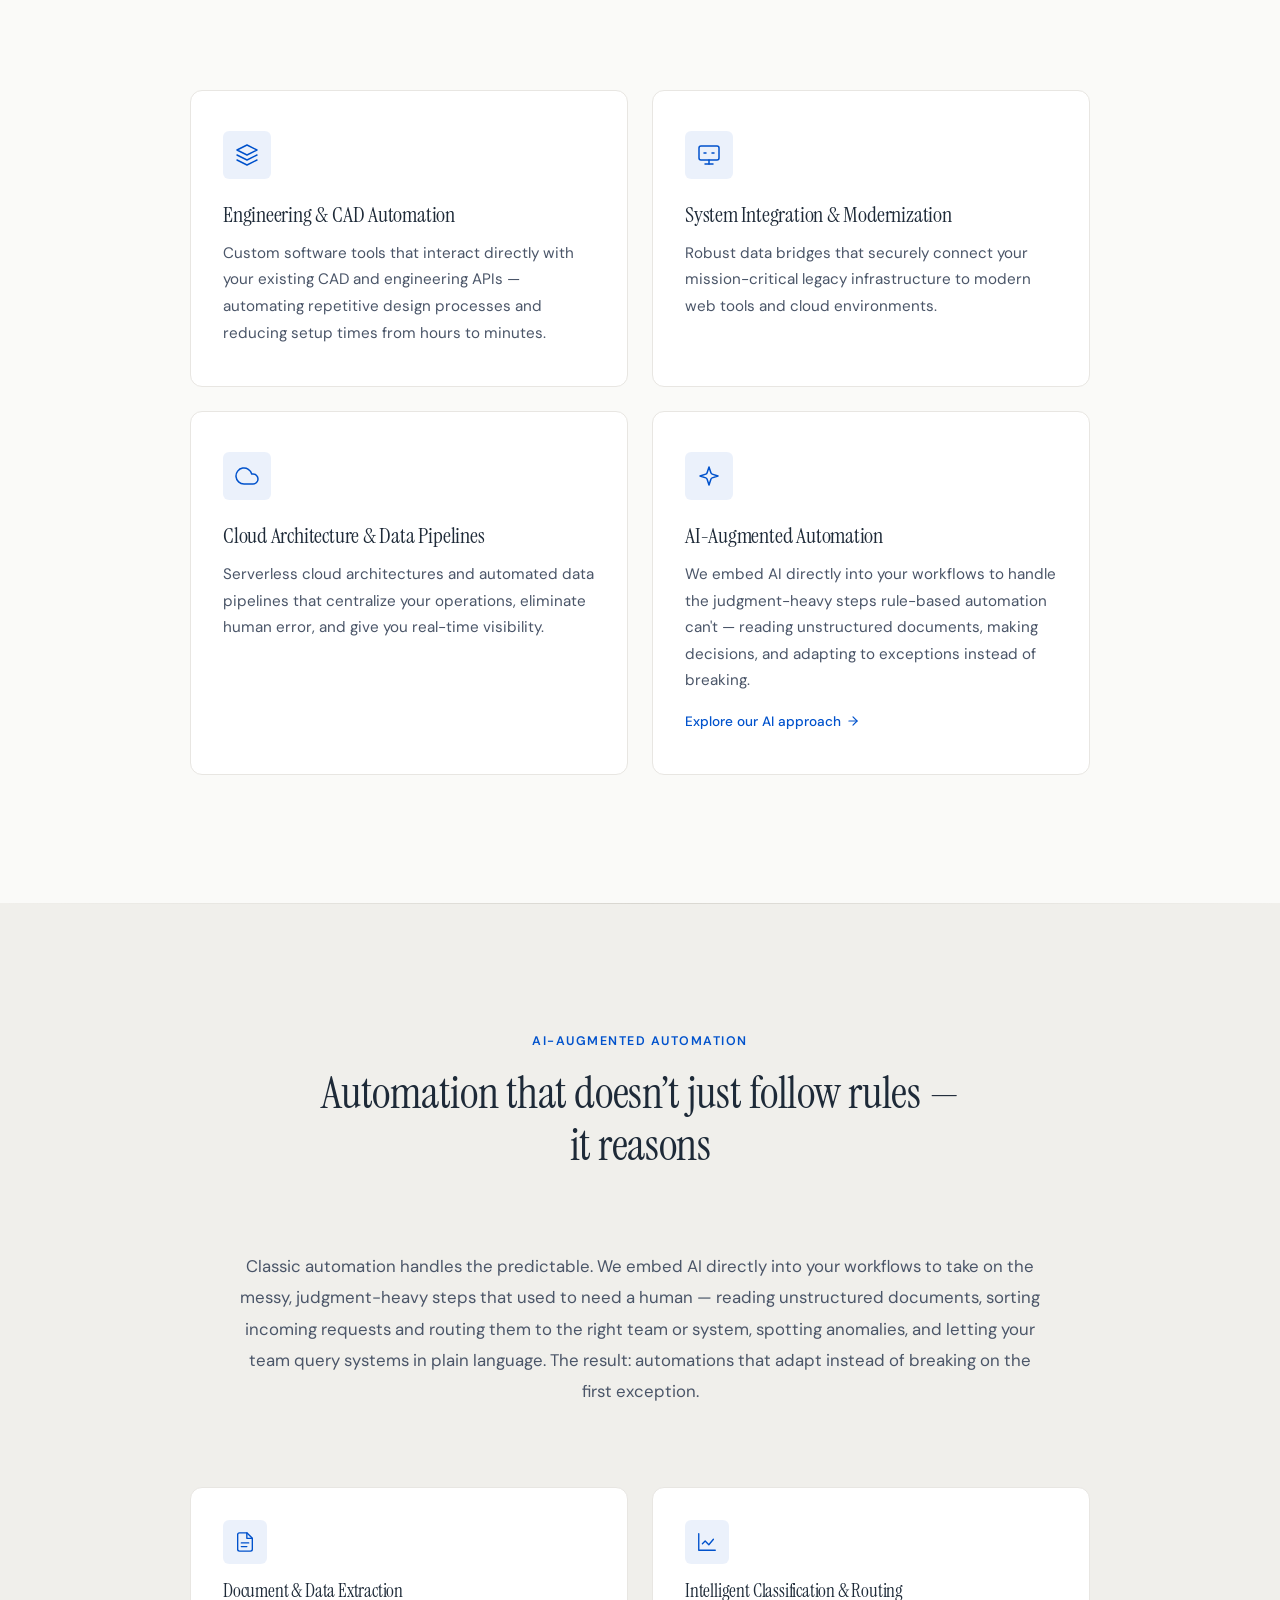
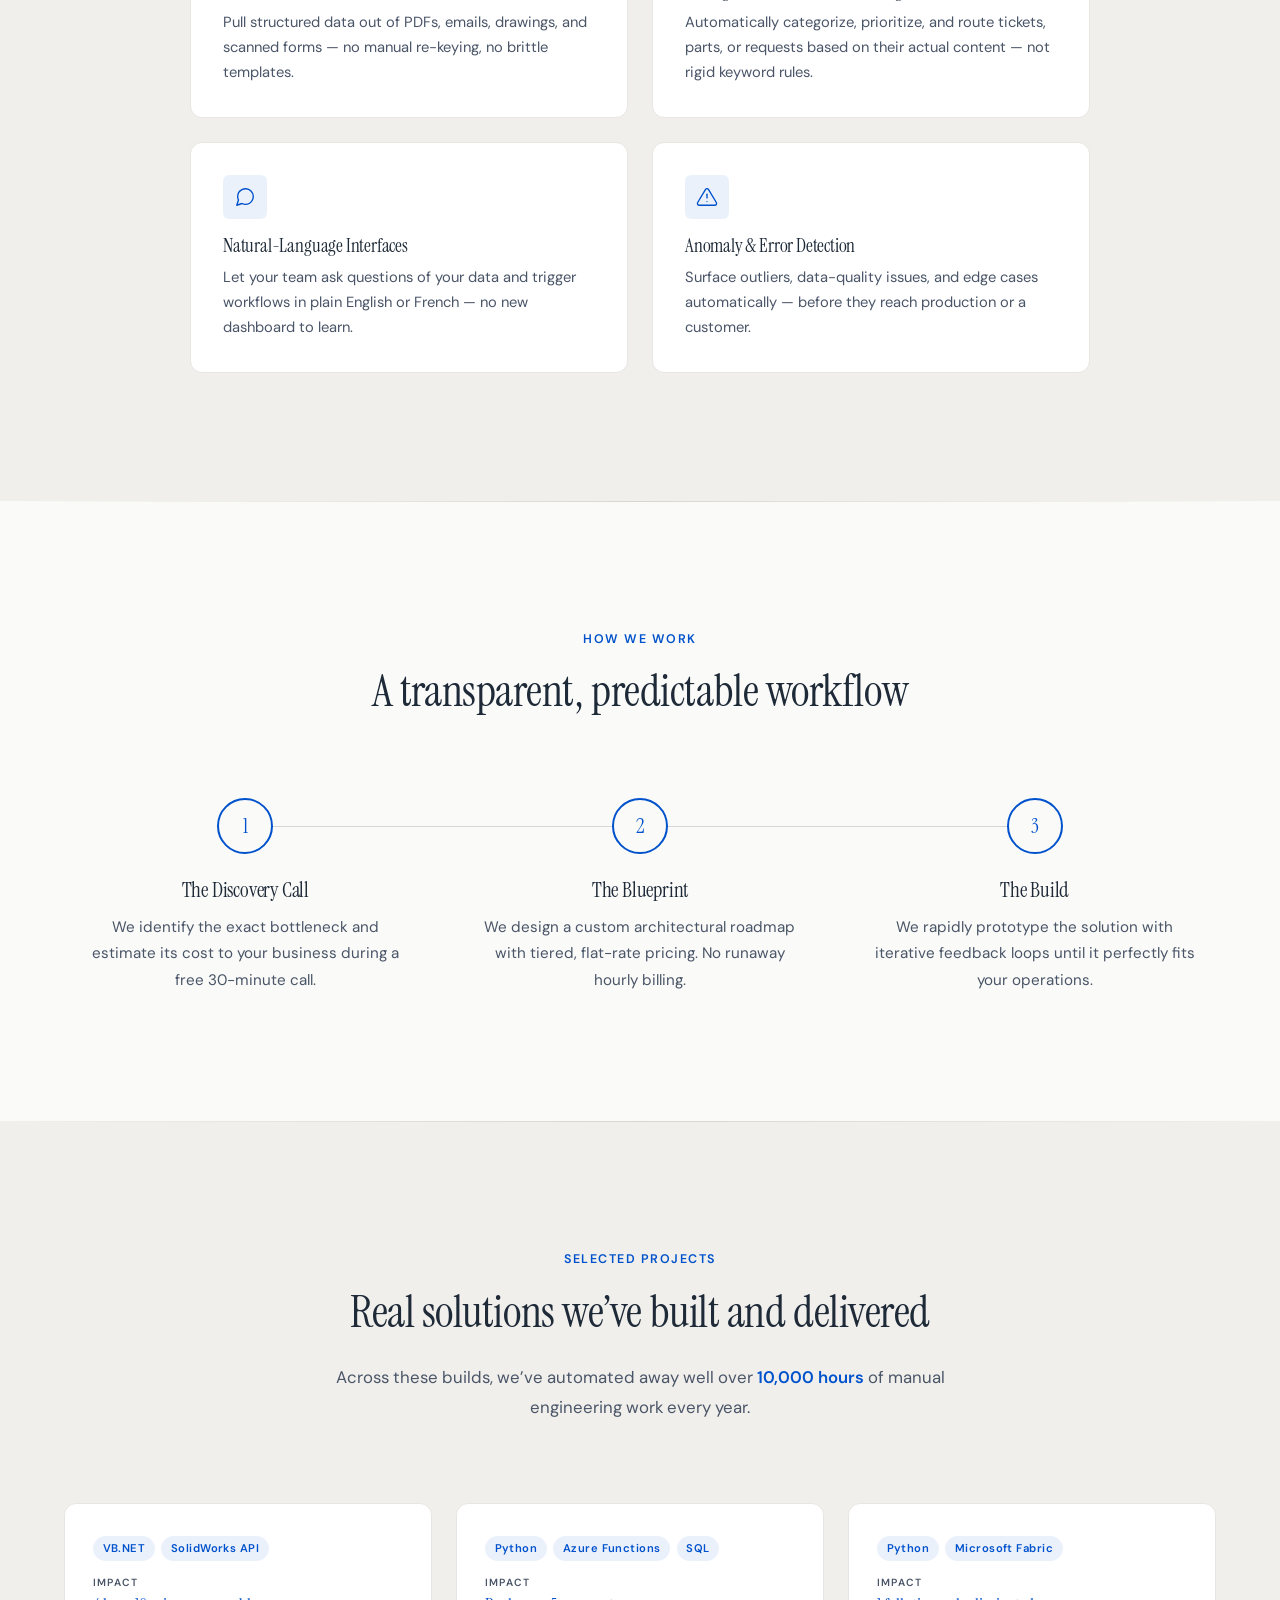
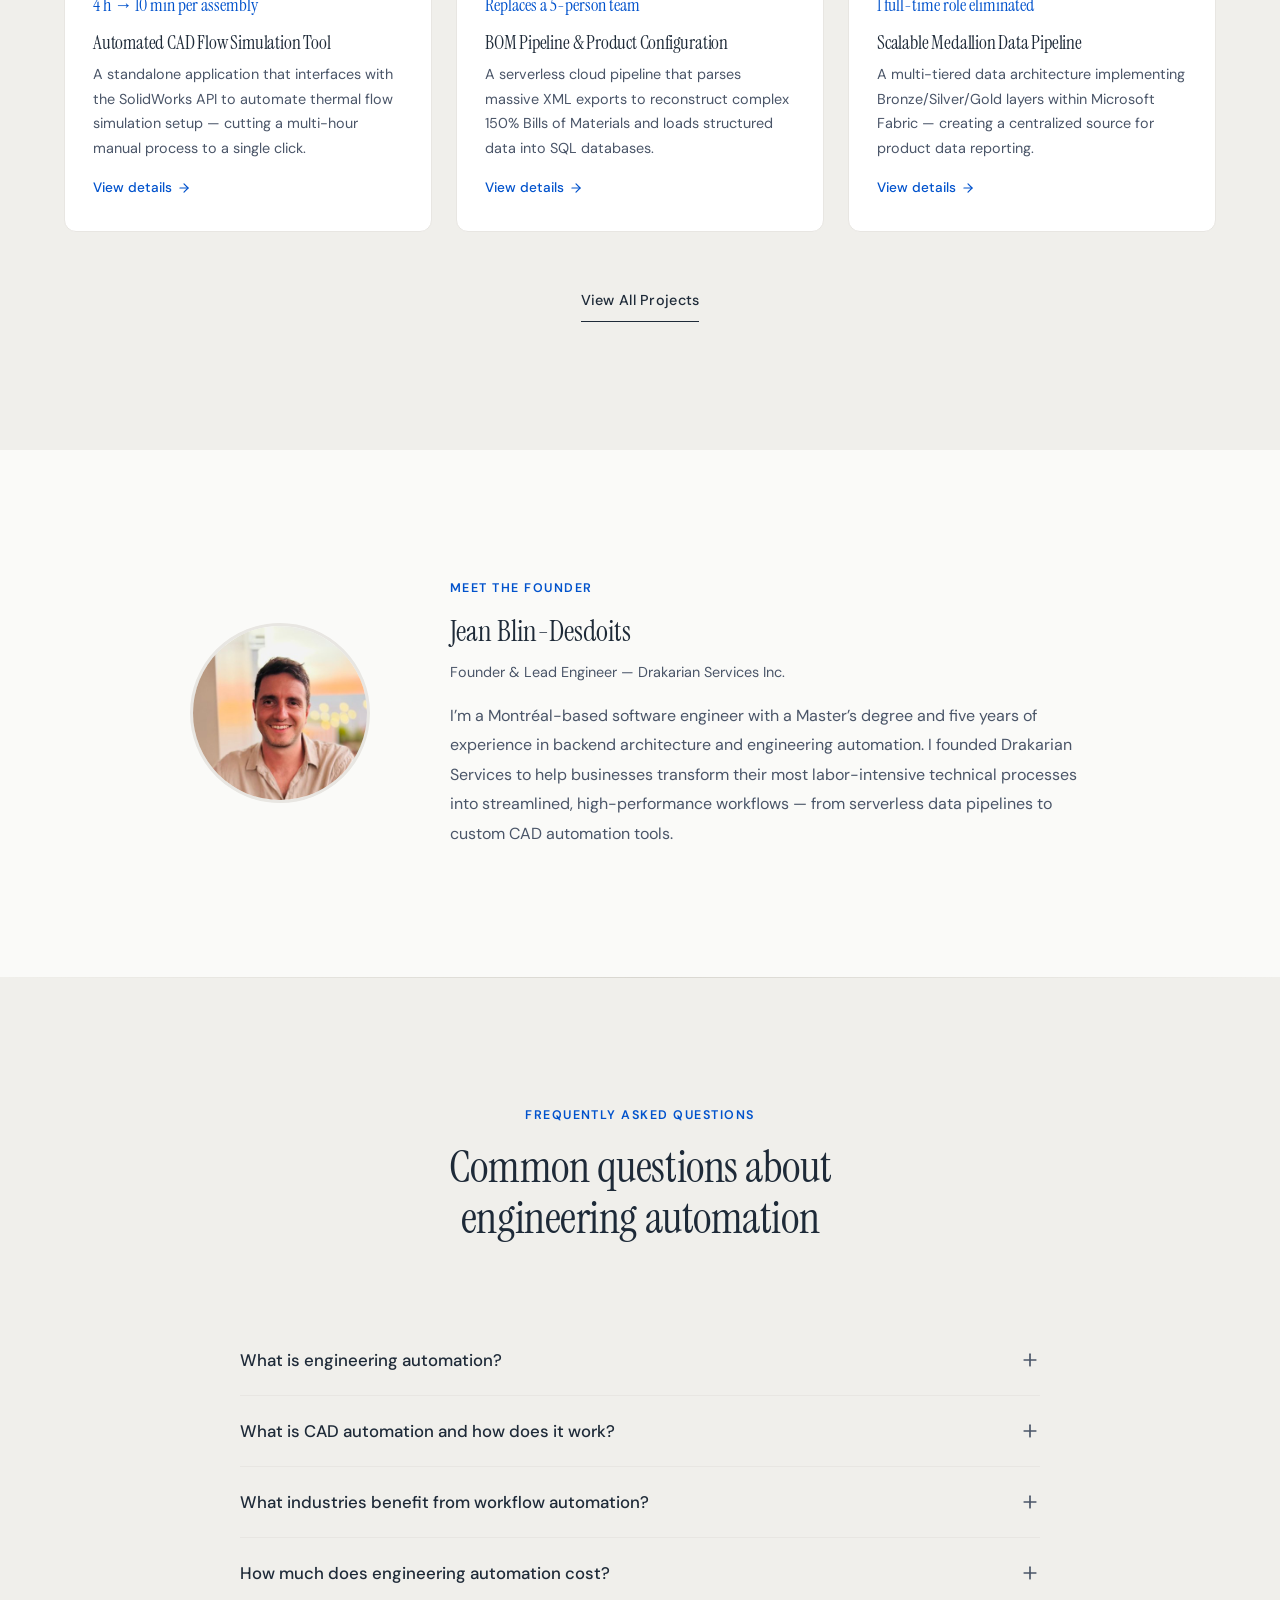
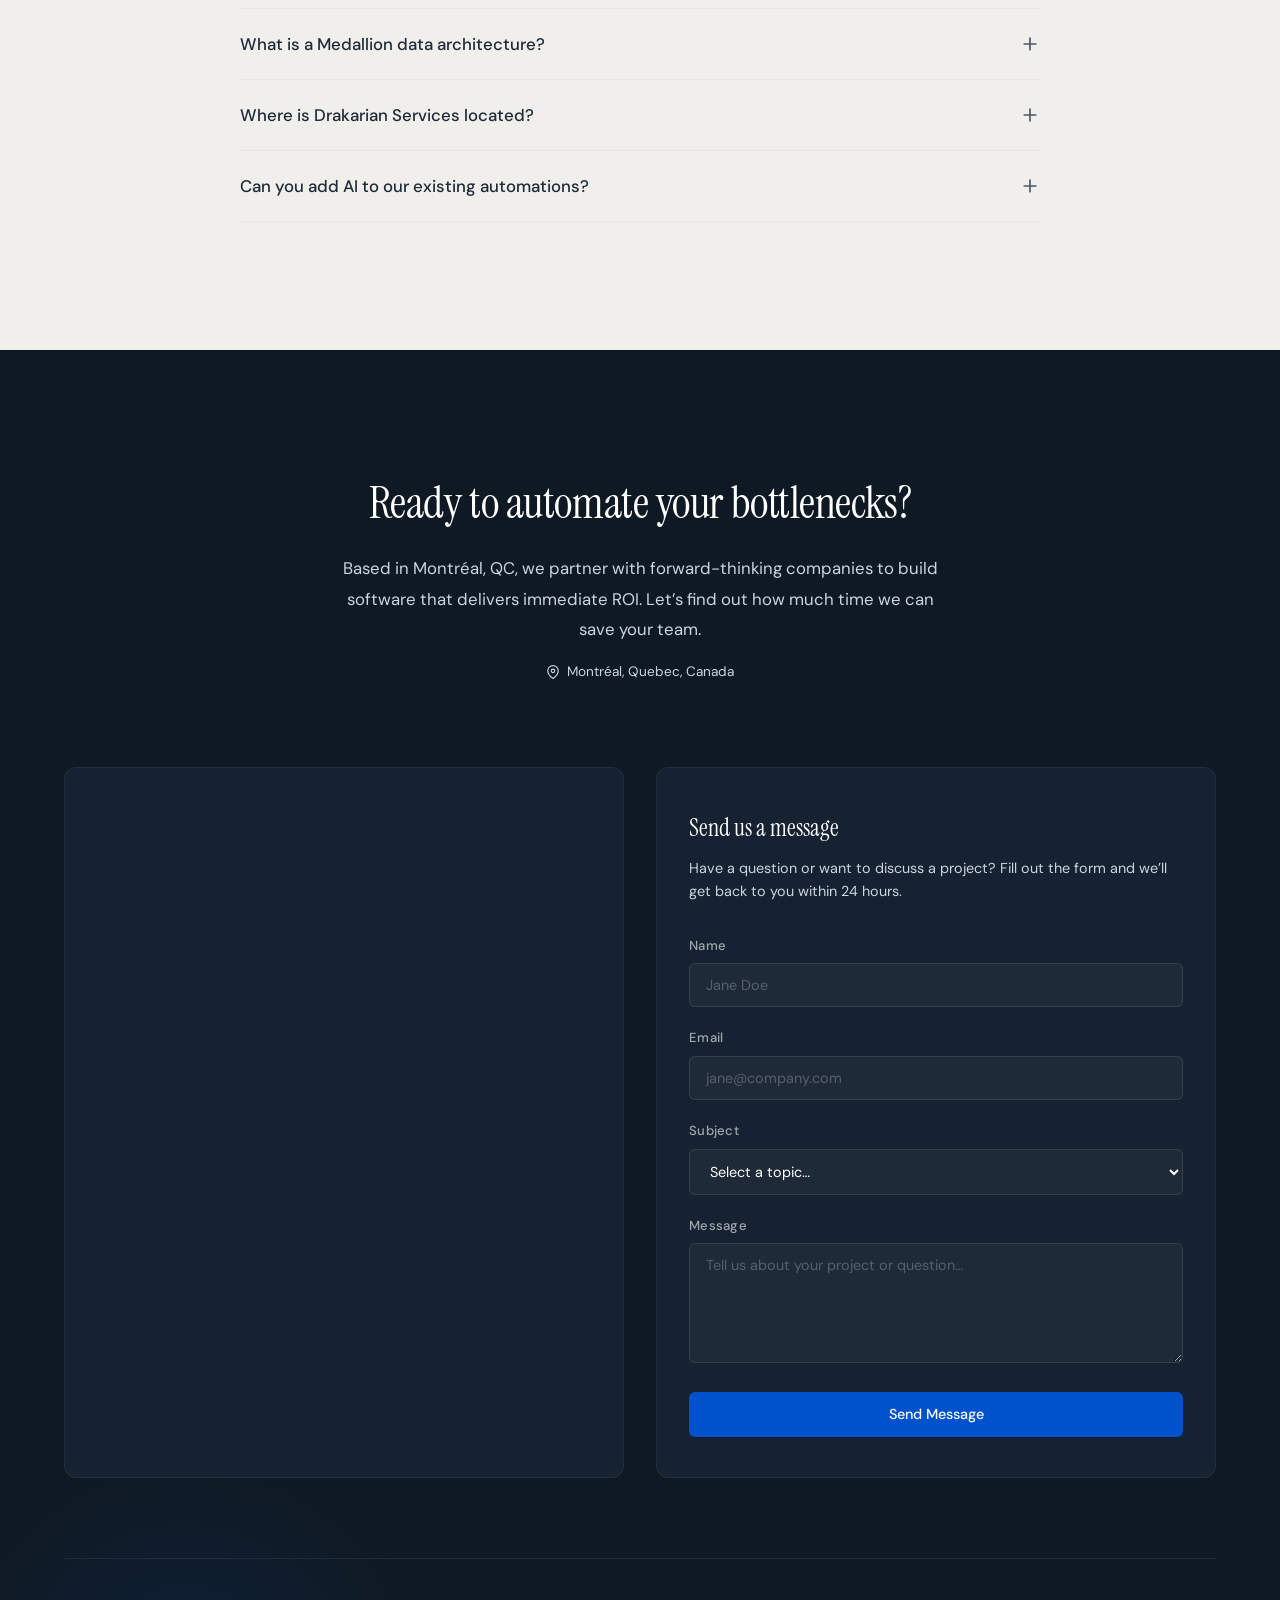
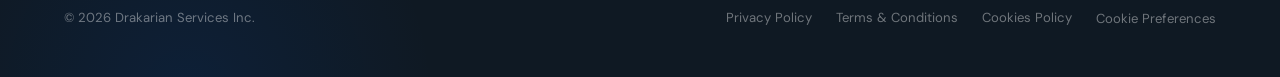
==== commit dee81f1d: "fix(copy): make AI "classify and route" wording concrete Rachida flagged "classer et router le trava" ====
--- a/index.html
+++ b/index.html
@@ -159,7 +159,7 @@
         "name": "Can you add AI to our existing automations?",
         "acceptedAnswer": {
           "@type": "Answer",
-          "text": "Yes. Drakarian Services embeds AI where it adds real leverage — extracting data from unstructured documents, classifying and routing work, building natural-language interfaces over internal systems, and flagging anomalies automatically. Rule-based logic is kept where it is cheaper and more predictable, and AI is used only where judgment is genuinely required — delivering adaptive automation without unnecessary cost."
+          "text": "Yes. Drakarian Services embeds AI where it adds real leverage — extracting data from unstructured documents, sorting incoming requests and routing them to the right team or system, building natural-language interfaces over internal systems, and flagging anomalies automatically. Rule-based logic is kept where it is cheaper and more predictable, and AI is used only where judgment is genuinely required — delivering adaptive automation without unnecessary cost."
         }
       }
     ]
@@ -719,7 +719,7 @@
       <h2 data-i18n="ai.h2">Automation that doesn't just follow rules — it&nbsp;reasons</h2>
     </div>
     <div class="ai__intro animate">
-      <p data-i18n="ai.intro">Classic automation handles the predictable. We embed AI directly into your workflows to take on the messy, judgment-heavy steps that used to need a human — reading unstructured documents, classifying and routing work, spotting anomalies, and letting your team query systems in plain language. The result: automations that adapt instead of breaking on the first&nbsp;exception.</p>
+      <p data-i18n="ai.intro">Classic automation handles the predictable. We embed AI directly into your workflows to take on the messy, judgment-heavy steps that used to need a human — reading unstructured documents, sorting incoming requests and routing them to the right team or system, spotting anomalies, and letting your team query systems in plain language. The result: automations that adapt instead of breaking on the first&nbsp;exception.</p>
     </div>
     <div class="ai__grid">
       <div class="ai-card animate delay-1">
@@ -890,7 +890,7 @@
           <svg viewBox="0 0 24 24" fill="none" stroke="currentColor" stroke-width="2" stroke-linecap="round"><path d="M12 5v14"/><path d="M5 12h14"/></svg>
         </button>
         <div class="faq__answer">
-          <p data-i18n="faq.a7">Yes. We embed AI where it adds real leverage — extracting data from unstructured documents, classifying and routing work, building natural-language interfaces over your systems, and flagging anomalies automatically. We deliberately keep rule-based logic where it's cheaper and more predictable, and reach for AI only where judgment is genuinely required — so you get adaptive automation without paying for AI you don't&nbsp;need.</p>
+          <p data-i18n="faq.a7">Yes. We embed AI where it adds real leverage — extracting data from unstructured documents, sorting incoming requests and routing them to the right team or system, building natural-language interfaces over your systems, and flagging anomalies automatically. We deliberately keep rule-based logic where it's cheaper and more predictable, and reach for AI only where judgment is genuinely required — so you get adaptive automation without paying for AI you don't&nbsp;need.</p>
         </div>
       </div>
     </div>
@@ -992,7 +992,7 @@
         "nav.ai": "AI",
         "ai.label": "AI-Augmented Automation",
         "ai.h2": "Automation that doesn\u2019t just follow rules \u2014 it\u00a0reasons",
-        "ai.intro": "Classic automation handles the predictable. We embed AI directly into your workflows to take on the messy, judgment-heavy steps that used to need a human \u2014 reading unstructured documents, classifying and routing work, spotting anomalies, and letting your team query systems in plain language. The result: automations that adapt instead of breaking on the first\u00a0exception.",
+        "ai.intro": "Classic automation handles the predictable. We embed AI directly into your workflows to take on the messy, judgment-heavy steps that used to need a human \u2014 reading unstructured documents, sorting incoming requests and routing them to the right team or system, spotting anomalies, and letting your team query systems in plain language. The result: automations that adapt instead of breaking on the first\u00a0exception.",
         "ai.c1.h3": "Document & Data Extraction",
         "ai.c1.p": "Pull structured data out of PDFs, emails, drawings, and scanned forms \u2014 no manual re-keying, no brittle templates.",
         "ai.c2.h3": "Intelligent Classification & Routing",
@@ -1006,7 +1006,7 @@
         "proj2.kpi": "Replaces a 5-person team",
         "proj3.kpi": "1 full-time role eliminated",
         "faq.q7": "Can you add AI to our existing automations?",
-        "faq.a7": "Yes. We embed AI where it adds real leverage \u2014 extracting data from unstructured documents, classifying and routing work, building natural-language interfaces over your systems, and flagging anomalies automatically. We deliberately keep rule-based logic where it\u2019s cheaper and more predictable, and reach for AI only where judgment is genuinely required \u2014 so you get adaptive automation without paying for AI you don\u2019t\u00a0need.",
+        "faq.a7": "Yes. We embed AI where it adds real leverage \u2014 extracting data from unstructured documents, sorting incoming requests and routing them to the right team or system, building natural-language interfaces over your systems, and flagging anomalies automatically. We deliberately keep rule-based logic where it\u2019s cheaper and more predictable, and reach for AI only where judgment is genuinely required \u2014 so you get adaptive automation without paying for AI you don\u2019t\u00a0need.",
         "card1.h3": "Engineering & CAD Automation",
         "card1.p": "Custom software tools that interact directly with your existing CAD and engineering APIs \u2014 automating repetitive design processes and reducing setup times from hours to\u00a0minutes.",
         "card2.h3": "System Integration & Modernization",
@@ -1096,7 +1096,7 @@
         "nav.ai": "IA",
         "ai.label": "Automatisation augment\u00e9e par l\u2019IA",
         "ai.h2": "Une automatisation qui ne suit pas seulement des r\u00e8gles \u2014 elle raisonne",
-        "ai.intro": "L\u2019automatisation classique g\u00e8re le pr\u00e9visible. Nous int\u00e9grons l\u2019IA directement dans vos flux pour prendre en charge les \u00e9tapes complexes qui demandaient un humain \u2014 lire des documents non structur\u00e9s, classer et router le travail, d\u00e9tecter les anomalies et permettre \u00e0 votre \u00e9quipe d\u2019interroger vos syst\u00e8mes en langage naturel. R\u00e9sultat : des automatisations qui s\u2019adaptent au lieu de casser \u00e0 la premi\u00e8re exception.",
+        "ai.intro": "L\u2019automatisation classique g\u00e8re le pr\u00e9visible. Nous int\u00e9grons l\u2019IA directement dans vos flux pour prendre en charge les \u00e9tapes complexes qui demandaient un humain \u2014 lire des documents non structur\u00e9s, trier les demandes entrantes et les diriger vers la bonne \u00e9quipe ou le bon syst\u00e8me, d\u00e9tecter les anomalies et permettre \u00e0 votre \u00e9quipe d\u2019interroger vos syst\u00e8mes en langage naturel. R\u00e9sultat : des automatisations qui s\u2019adaptent au lieu de casser \u00e0 la premi\u00e8re exception.",
         "ai.c1.h3": "Extraction de documents et de donn\u00e9es",
         "ai.c1.p": "Extrayez des donn\u00e9es structur\u00e9es de PDF, courriels, plans et formulaires scann\u00e9s \u2014 sans ressaisie manuelle ni mod\u00e8les fragiles.",
         "ai.c2.h3": "Classification et routage intelligents",
@@ -1110,7 +1110,7 @@
         "proj2.kpi": "Remplace une \u00e9quipe de 5 personnes",
         "proj3.kpi": "1 poste \u00e0 temps plein \u00e9limin\u00e9",
         "faq.q7": "Pouvez-vous ajouter de l\u2019IA \u00e0 nos automatisations existantes ?",
-        "faq.a7": "Oui. Nous int\u00e9grons l\u2019IA l\u00e0 o\u00f9 elle apporte un vrai levier \u2014 extraction de donn\u00e9es depuis des documents non structur\u00e9s, classification et routage du travail, interfaces en langage naturel sur vos syst\u00e8mes et d\u00e9tection automatique d\u2019anomalies. Nous conservons d\u00e9lib\u00e9r\u00e9ment la logique \u00e0 base de r\u00e8gles l\u00e0 o\u00f9 elle est moins co\u00fbteuse et plus pr\u00e9visible, et n\u2019utilisons l\u2019IA que lorsque le jugement est r\u00e9ellement requis \u2014 pour une automatisation adaptative sans payer pour de l\u2019IA superflue.",
+        "faq.a7": "Oui. Nous int\u00e9grons l\u2019IA l\u00e0 o\u00f9 elle apporte un vrai levier \u2014 extraction de donn\u00e9es depuis des documents non structur\u00e9s, tri et acheminement des demandes vers la bonne \u00e9quipe ou le bon syst\u00e8me, interfaces en langage naturel sur vos syst\u00e8mes et d\u00e9tection automatique d\u2019anomalies. Nous conservons d\u00e9lib\u00e9r\u00e9ment la logique \u00e0 base de r\u00e8gles l\u00e0 o\u00f9 elle est moins co\u00fbteuse et plus pr\u00e9visible, et n\u2019utilisons l\u2019IA que lorsque le jugement est r\u00e9ellement requis \u2014 pour une automatisation adaptative sans payer pour de l\u2019IA superflue.",
         "card1.h3": "Automatisation ing\u00e9nierie et\u00a0CAO",
         "card1.p": "Des logiciels sur mesure qui interagissent directement avec les interfaces de programmation (API) de vos logiciels CAO existants \u2014 automatisant les processus de conception r\u00e9p\u00e9titifs et r\u00e9duisant les temps de configuration de plusieurs heures \u00e0 quelques\u00a0minutes.",
         "card2.h3": "Int\u00e9gration et modernisation des\u00a0syst\u00e8mes",
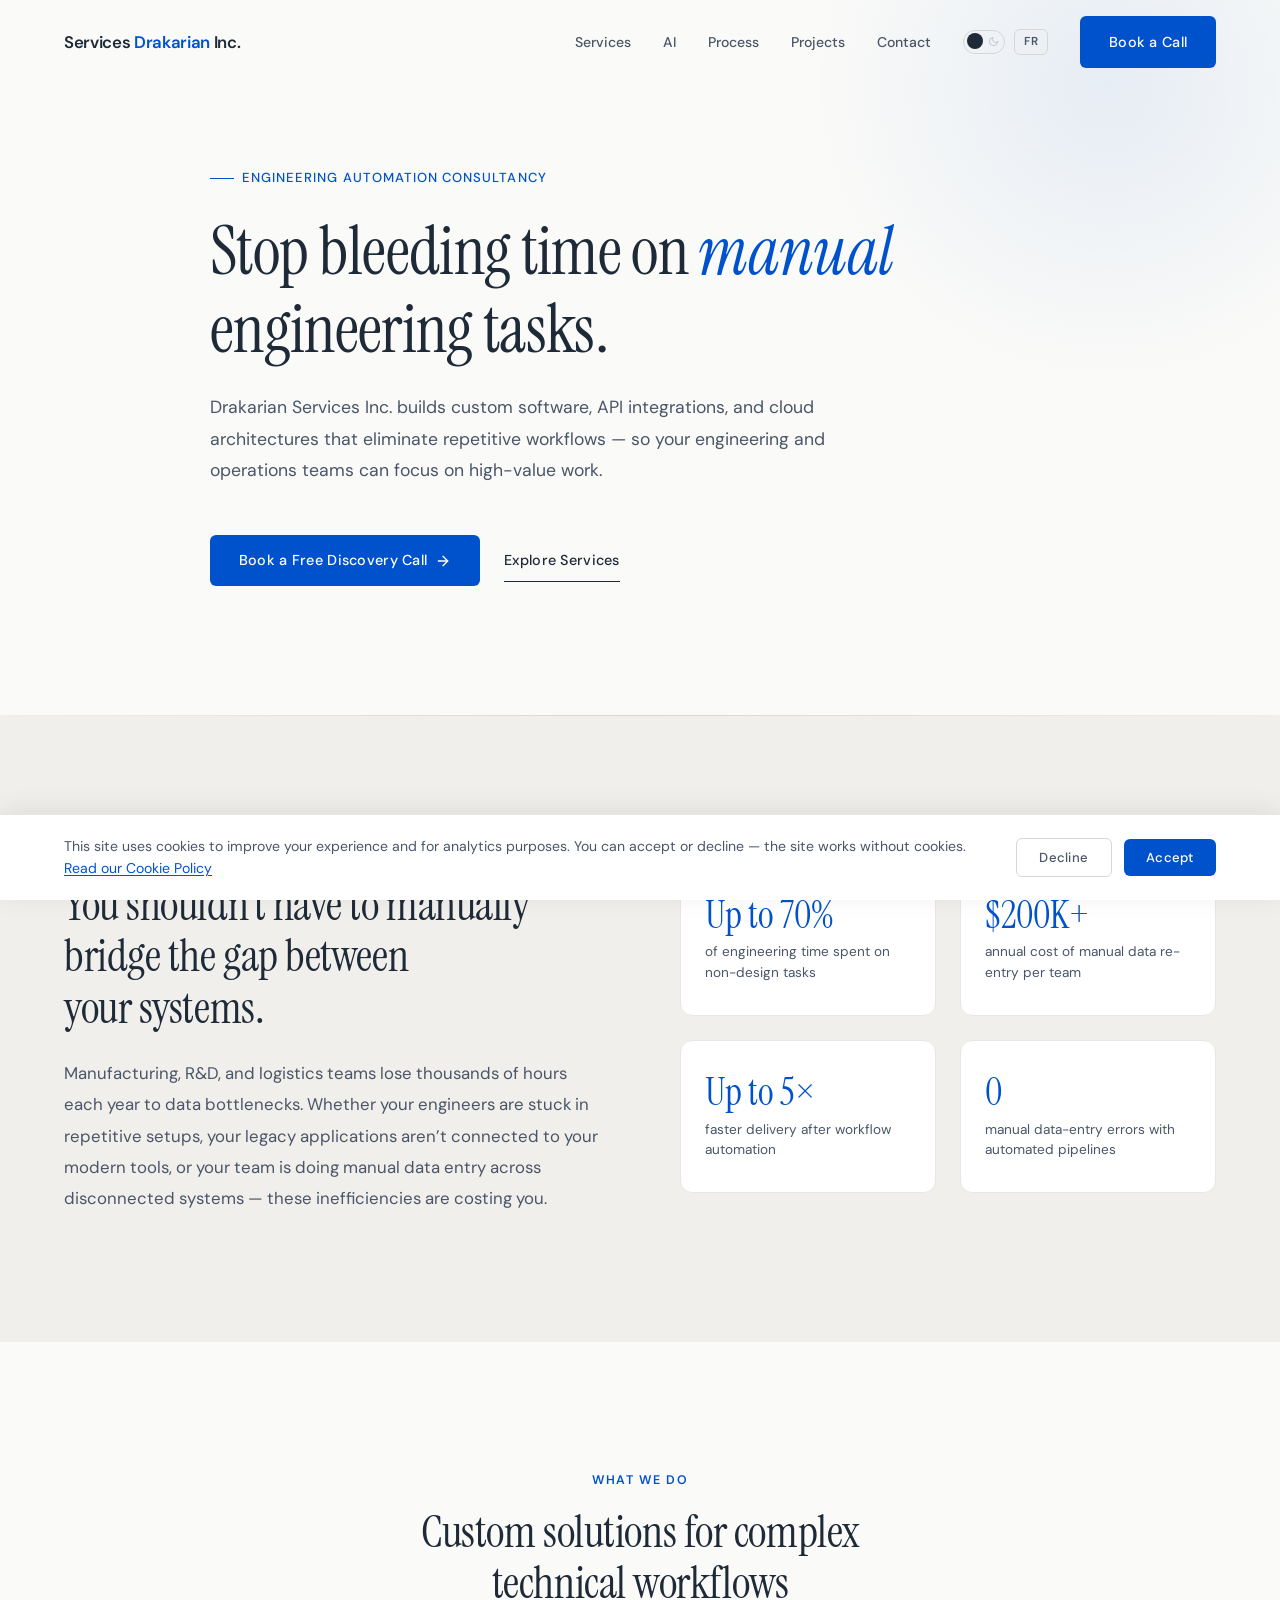
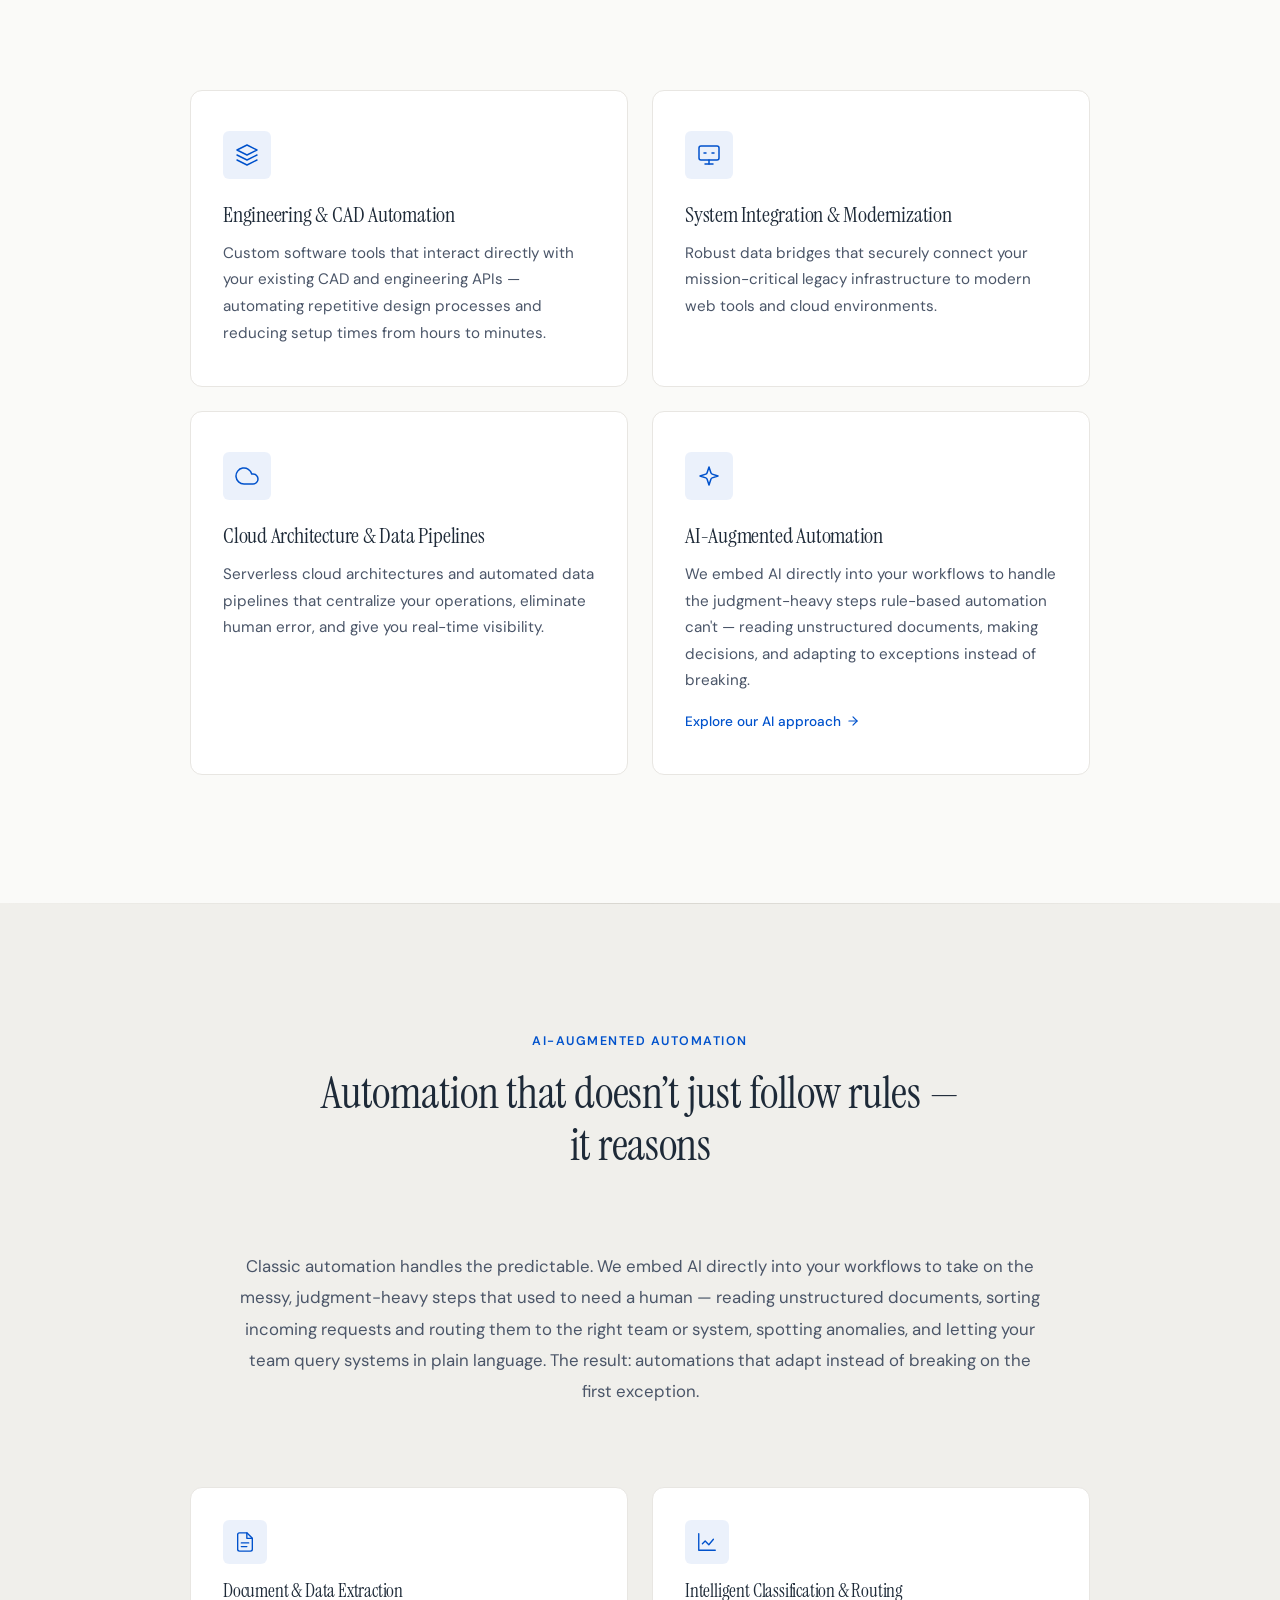
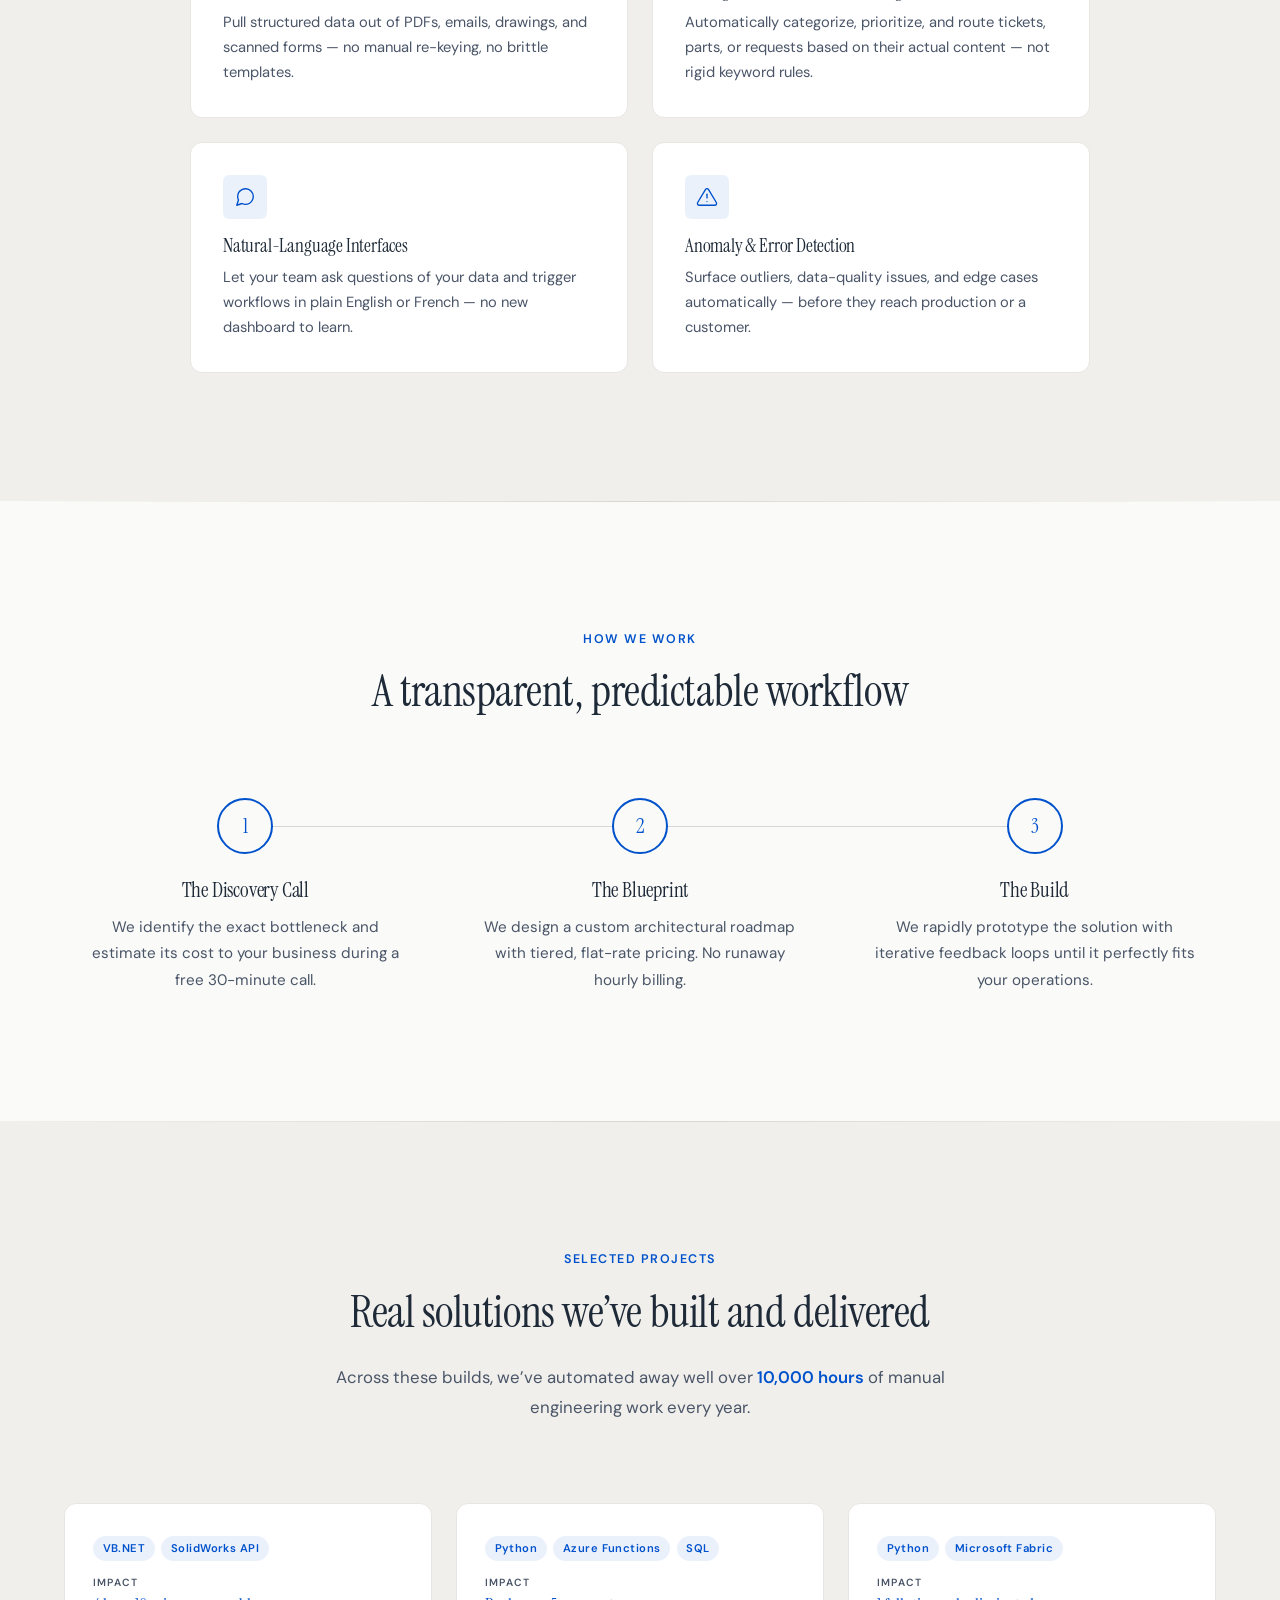
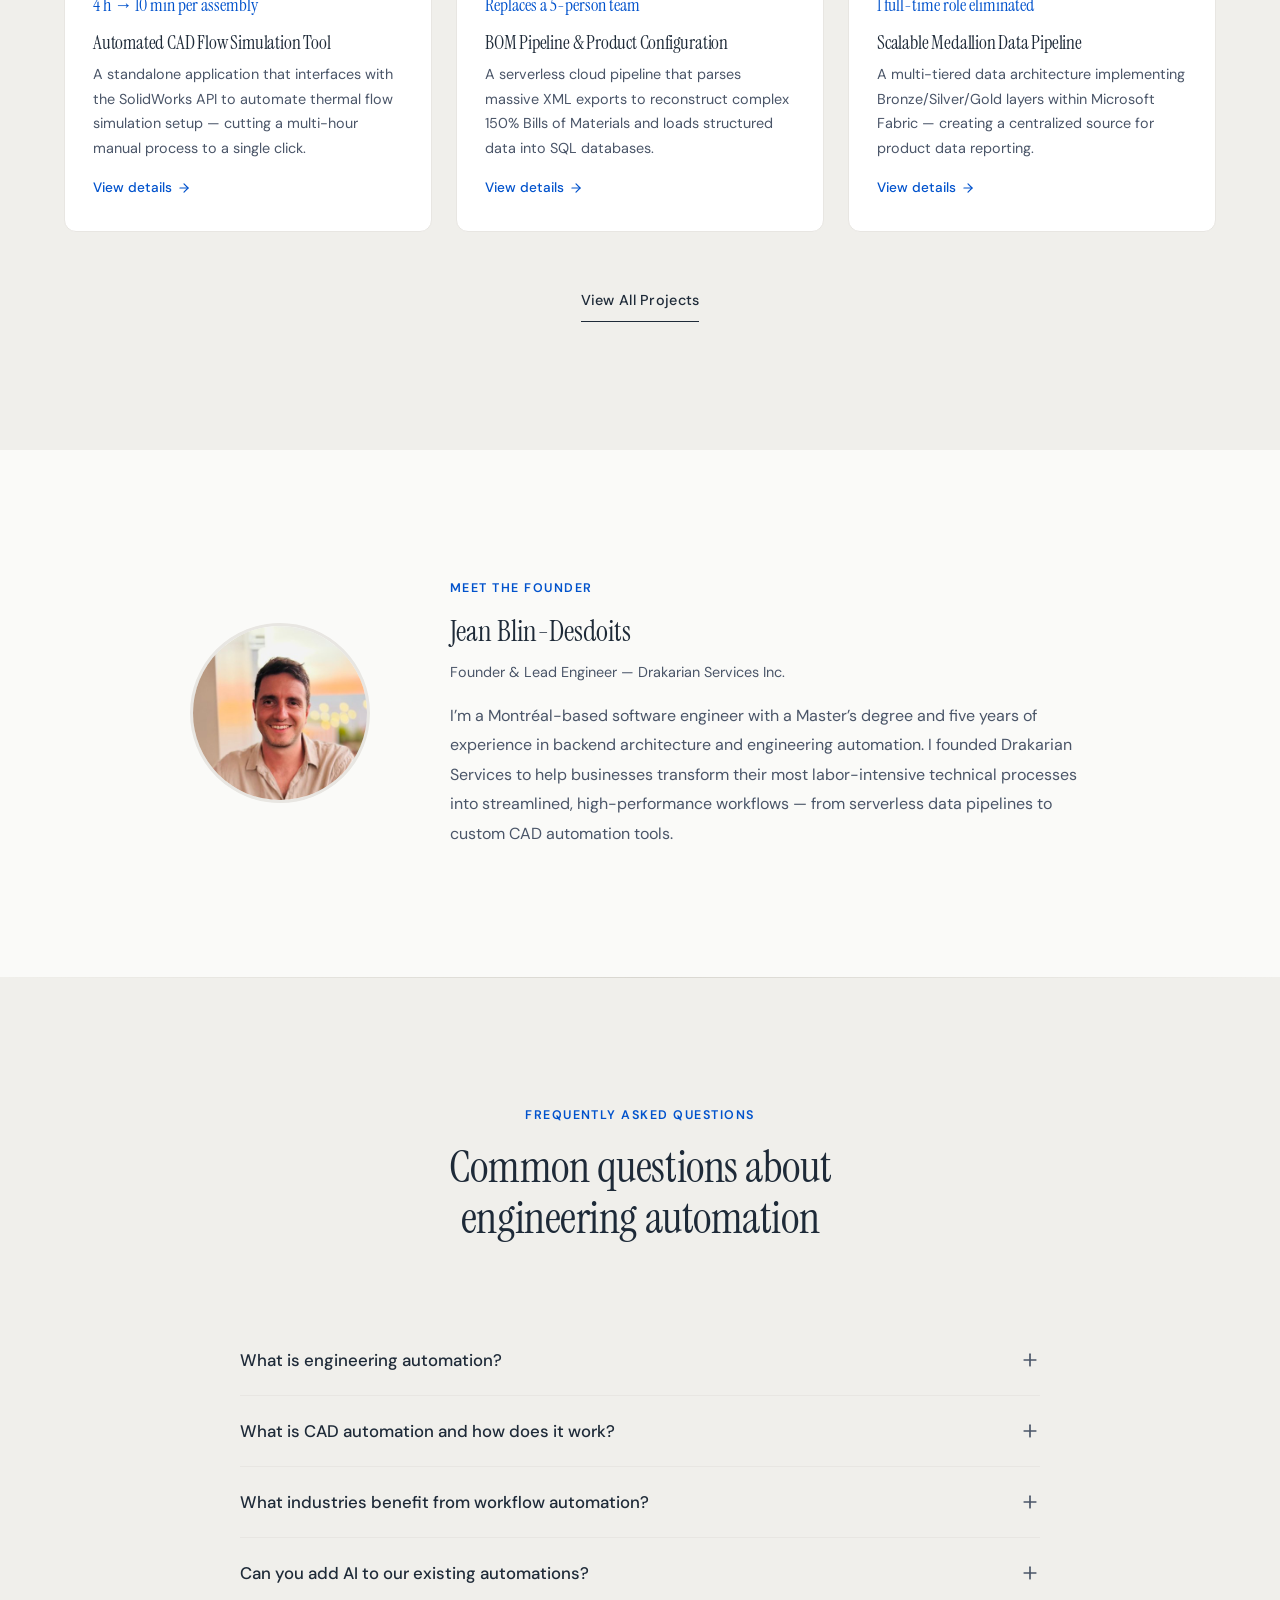
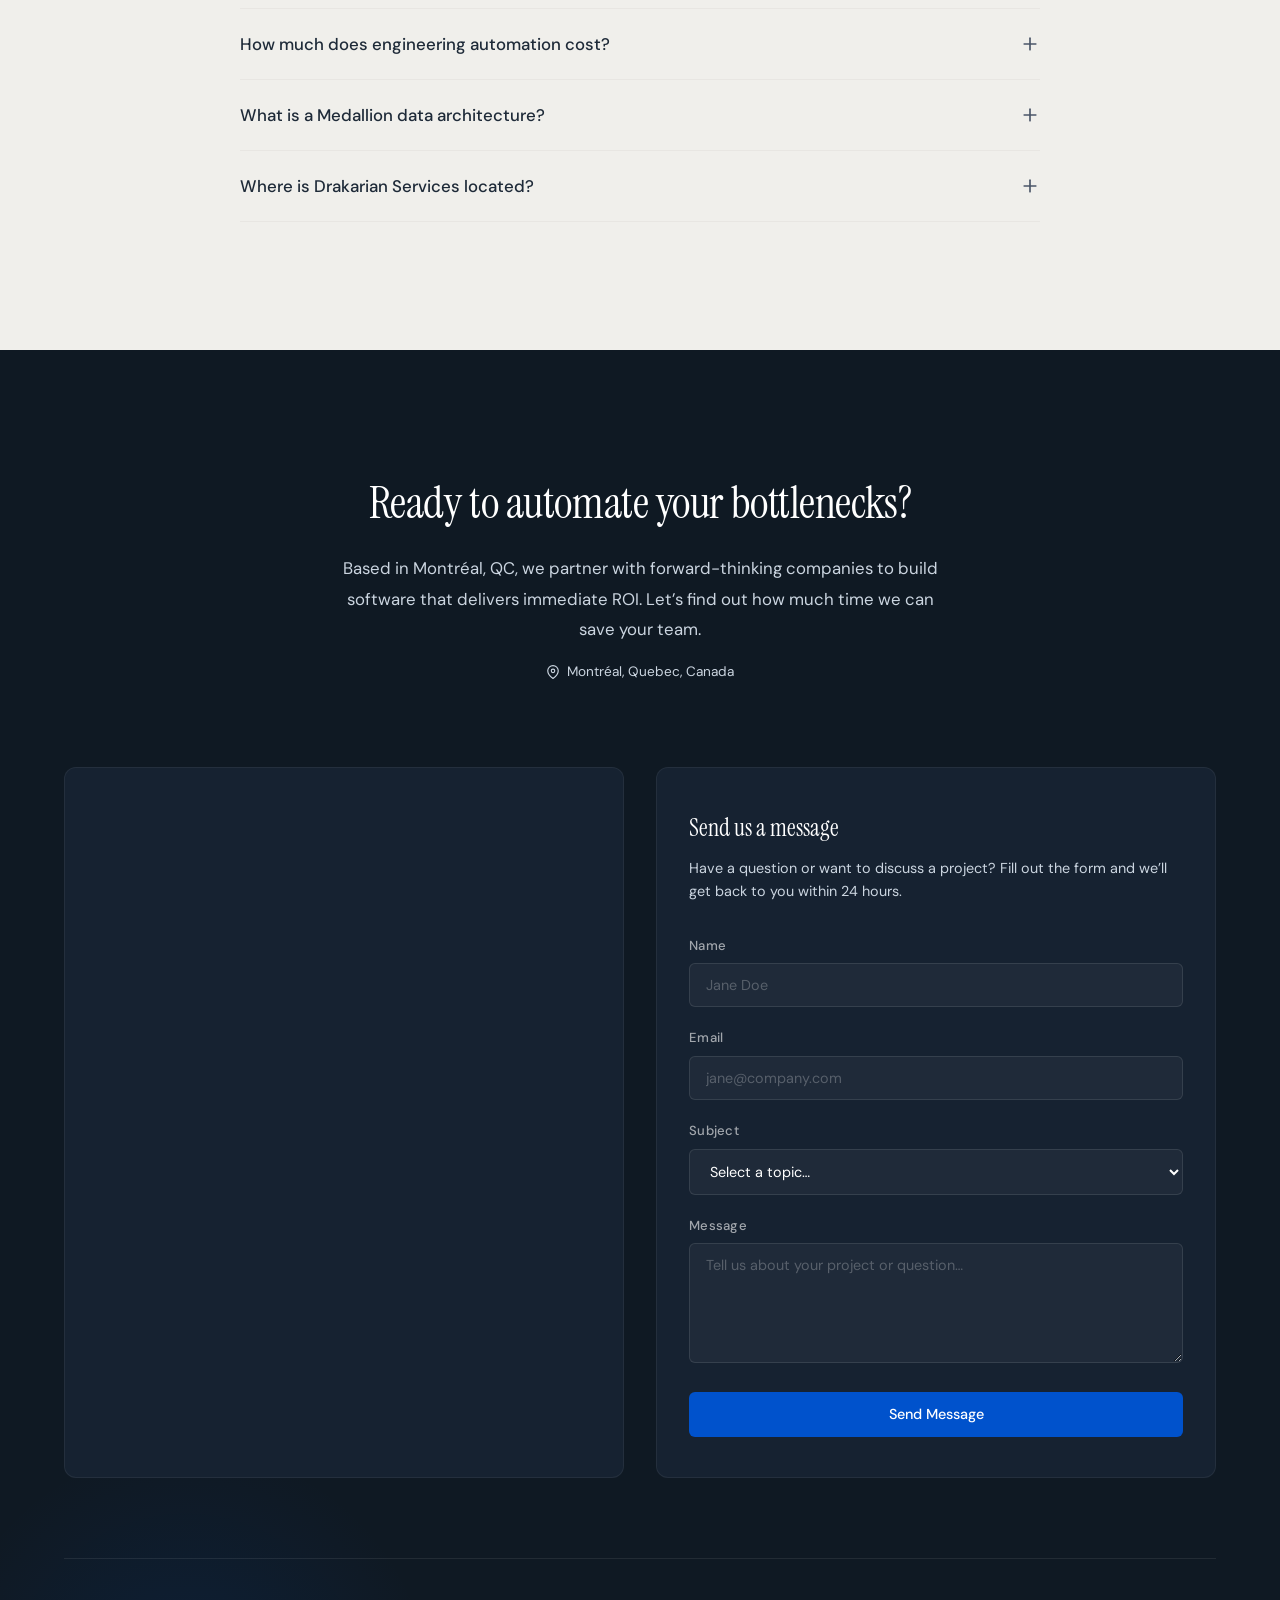
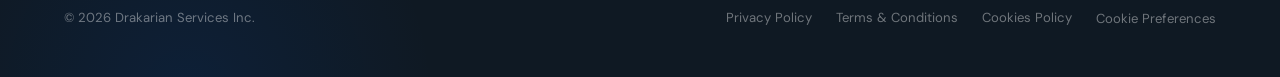
==== commit 6baf7d0f: "fix(faq): surface the AI question in 4th position Rachida flagged the AI FAQ as buried last. Move it" ====
--- a/index.html
+++ b/index.html
@@ -862,6 +862,14 @@
         </div>
       </div>
       <div class="faq__item animate">
+        <button class="faq__question" aria-expanded="false" data-i18n="faq.q7">Can you add AI to our existing automations?
+          <svg viewBox="0 0 24 24" fill="none" stroke="currentColor" stroke-width="2" stroke-linecap="round"><path d="M12 5v14"/><path d="M5 12h14"/></svg>
+        </button>
+        <div class="faq__answer">
+          <p data-i18n="faq.a7">Yes. We embed AI where it adds real leverage — extracting data from unstructured documents, sorting incoming requests and routing them to the right team or system, building natural-language interfaces over your systems, and flagging anomalies automatically. We deliberately keep rule-based logic where it's cheaper and more predictable, and reach for AI only where judgment is genuinely required — so you get adaptive automation without paying for AI you don't&nbsp;need.</p>
+        </div>
+      </div>
+      <div class="faq__item animate">
         <button class="faq__question" aria-expanded="false" data-i18n="faq.q4">How much does engineering automation cost?
           <svg viewBox="0 0 24 24" fill="none" stroke="currentColor" stroke-width="2" stroke-linecap="round"><path d="M12 5v14"/><path d="M5 12h14"/></svg>
         </button>
@@ -883,14 +891,6 @@
         </button>
         <div class="faq__answer">
           <p data-i18n="faq.a6">Drakarian Services Inc. is based in Montréal, Quebec, Canada. We serve clients across North America, working remotely with teams in both English and&nbsp;French.</p>
-        </div>
-      </div>
-      <div class="faq__item animate">
-        <button class="faq__question" aria-expanded="false" data-i18n="faq.q7">Can you add AI to our existing automations?
-          <svg viewBox="0 0 24 24" fill="none" stroke="currentColor" stroke-width="2" stroke-linecap="round"><path d="M12 5v14"/><path d="M5 12h14"/></svg>
-        </button>
-        <div class="faq__answer">
-          <p data-i18n="faq.a7">Yes. We embed AI where it adds real leverage — extracting data from unstructured documents, sorting incoming requests and routing them to the right team or system, building natural-language interfaces over your systems, and flagging anomalies automatically. We deliberately keep rule-based logic where it's cheaper and more predictable, and reach for AI only where judgment is genuinely required — so you get adaptive automation without paying for AI you don't&nbsp;need.</p>
         </div>
       </div>
     </div>
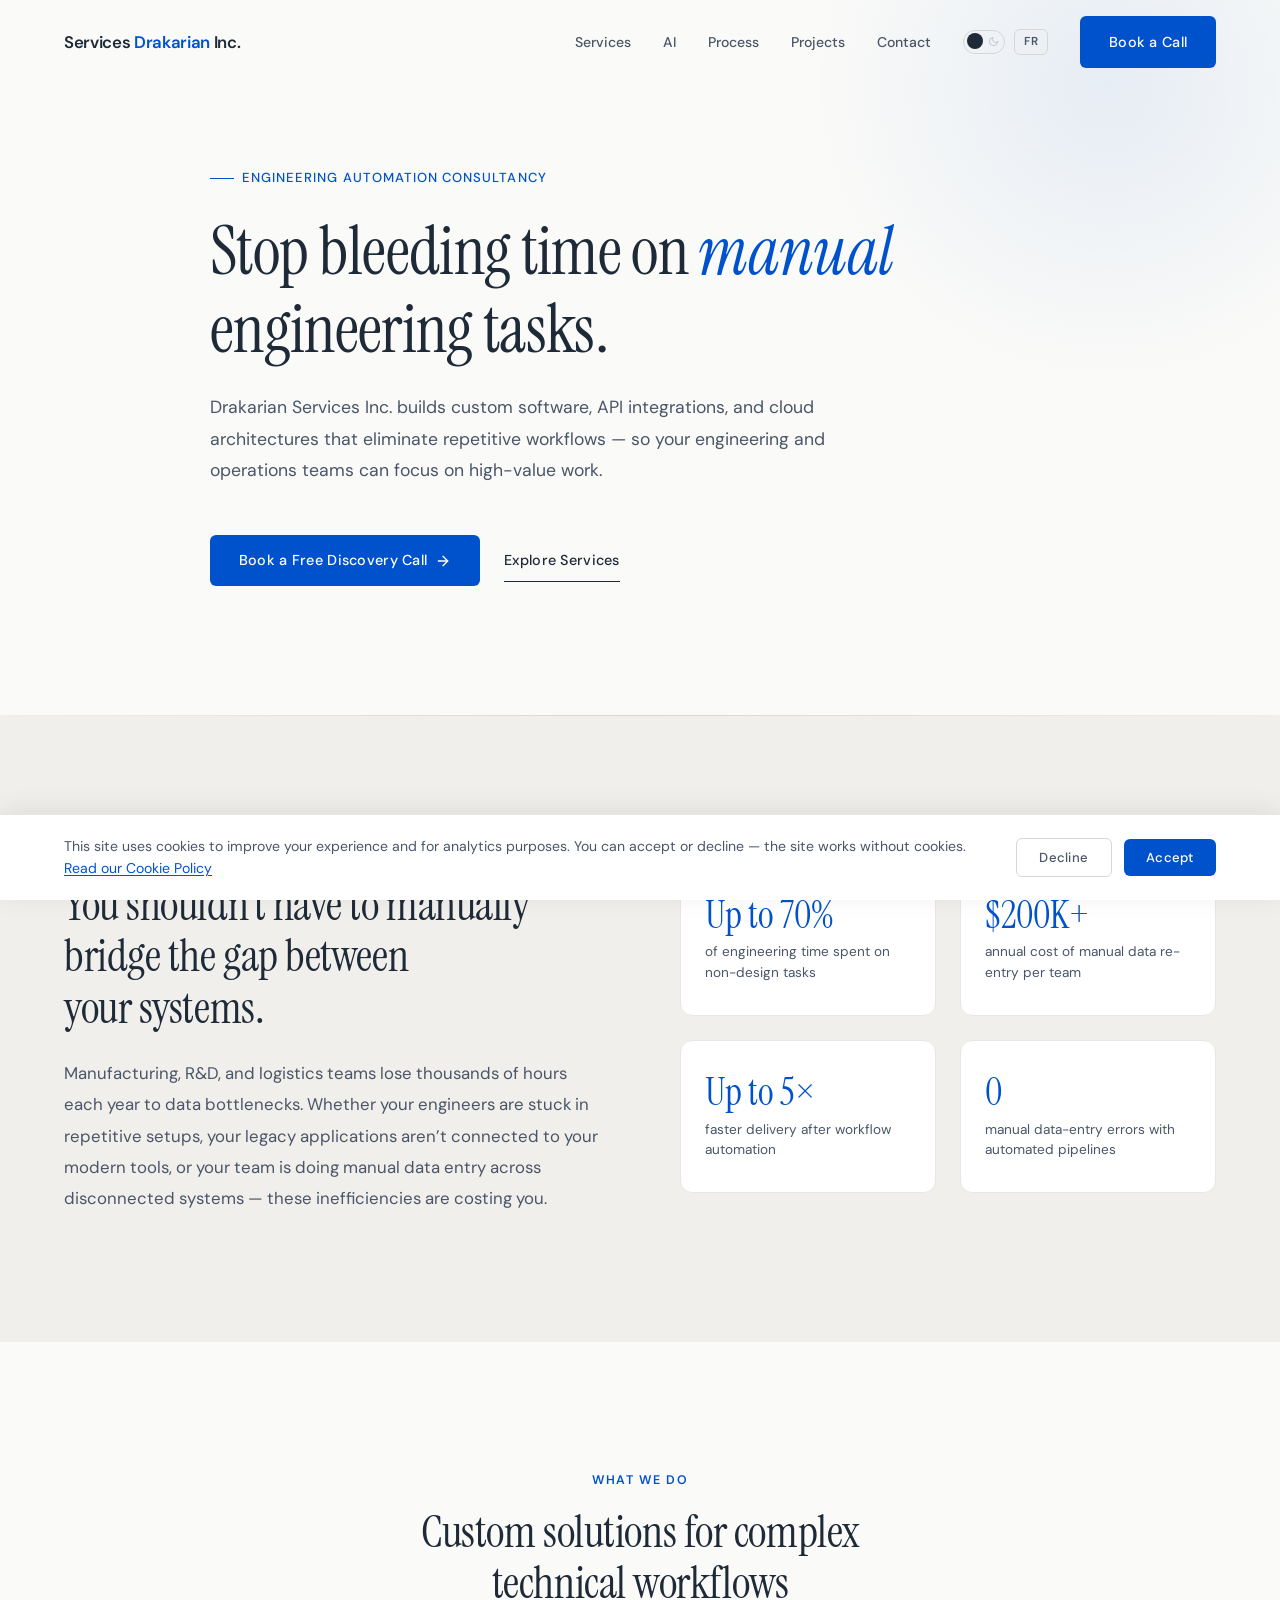
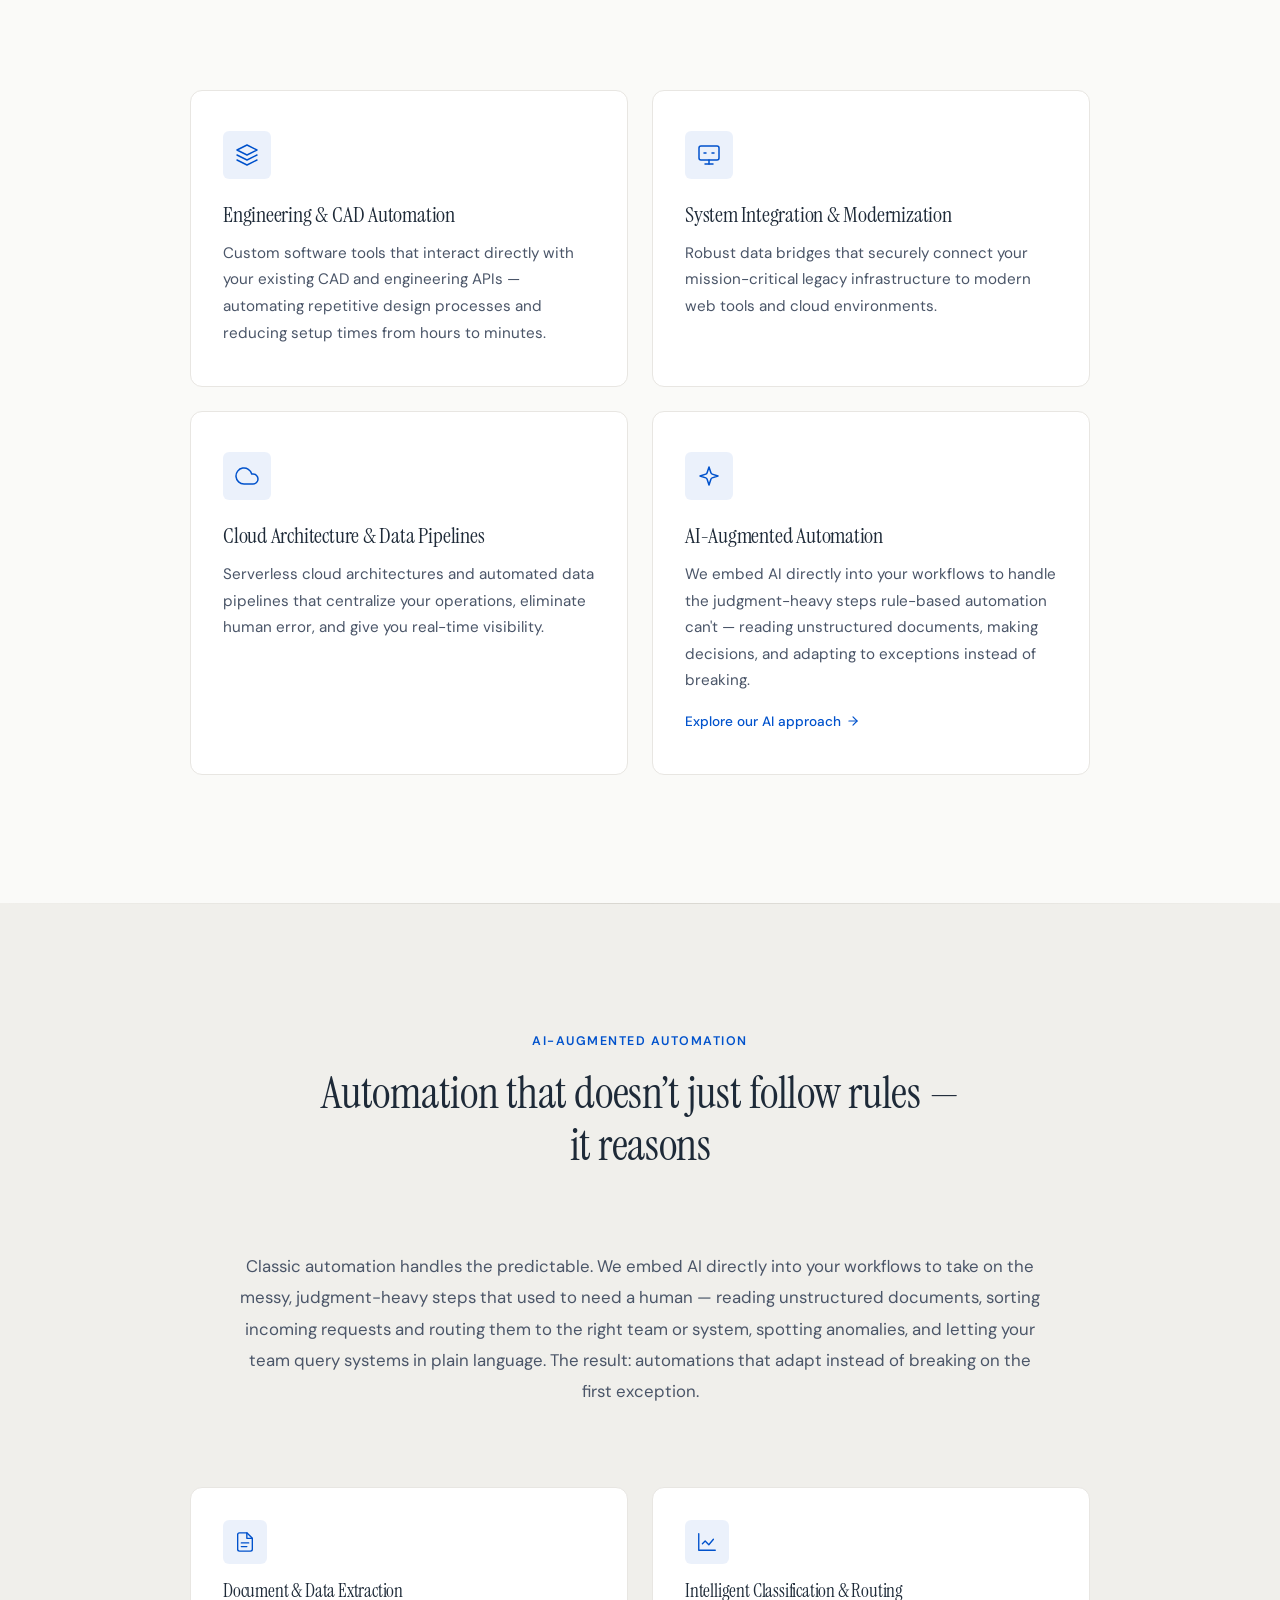
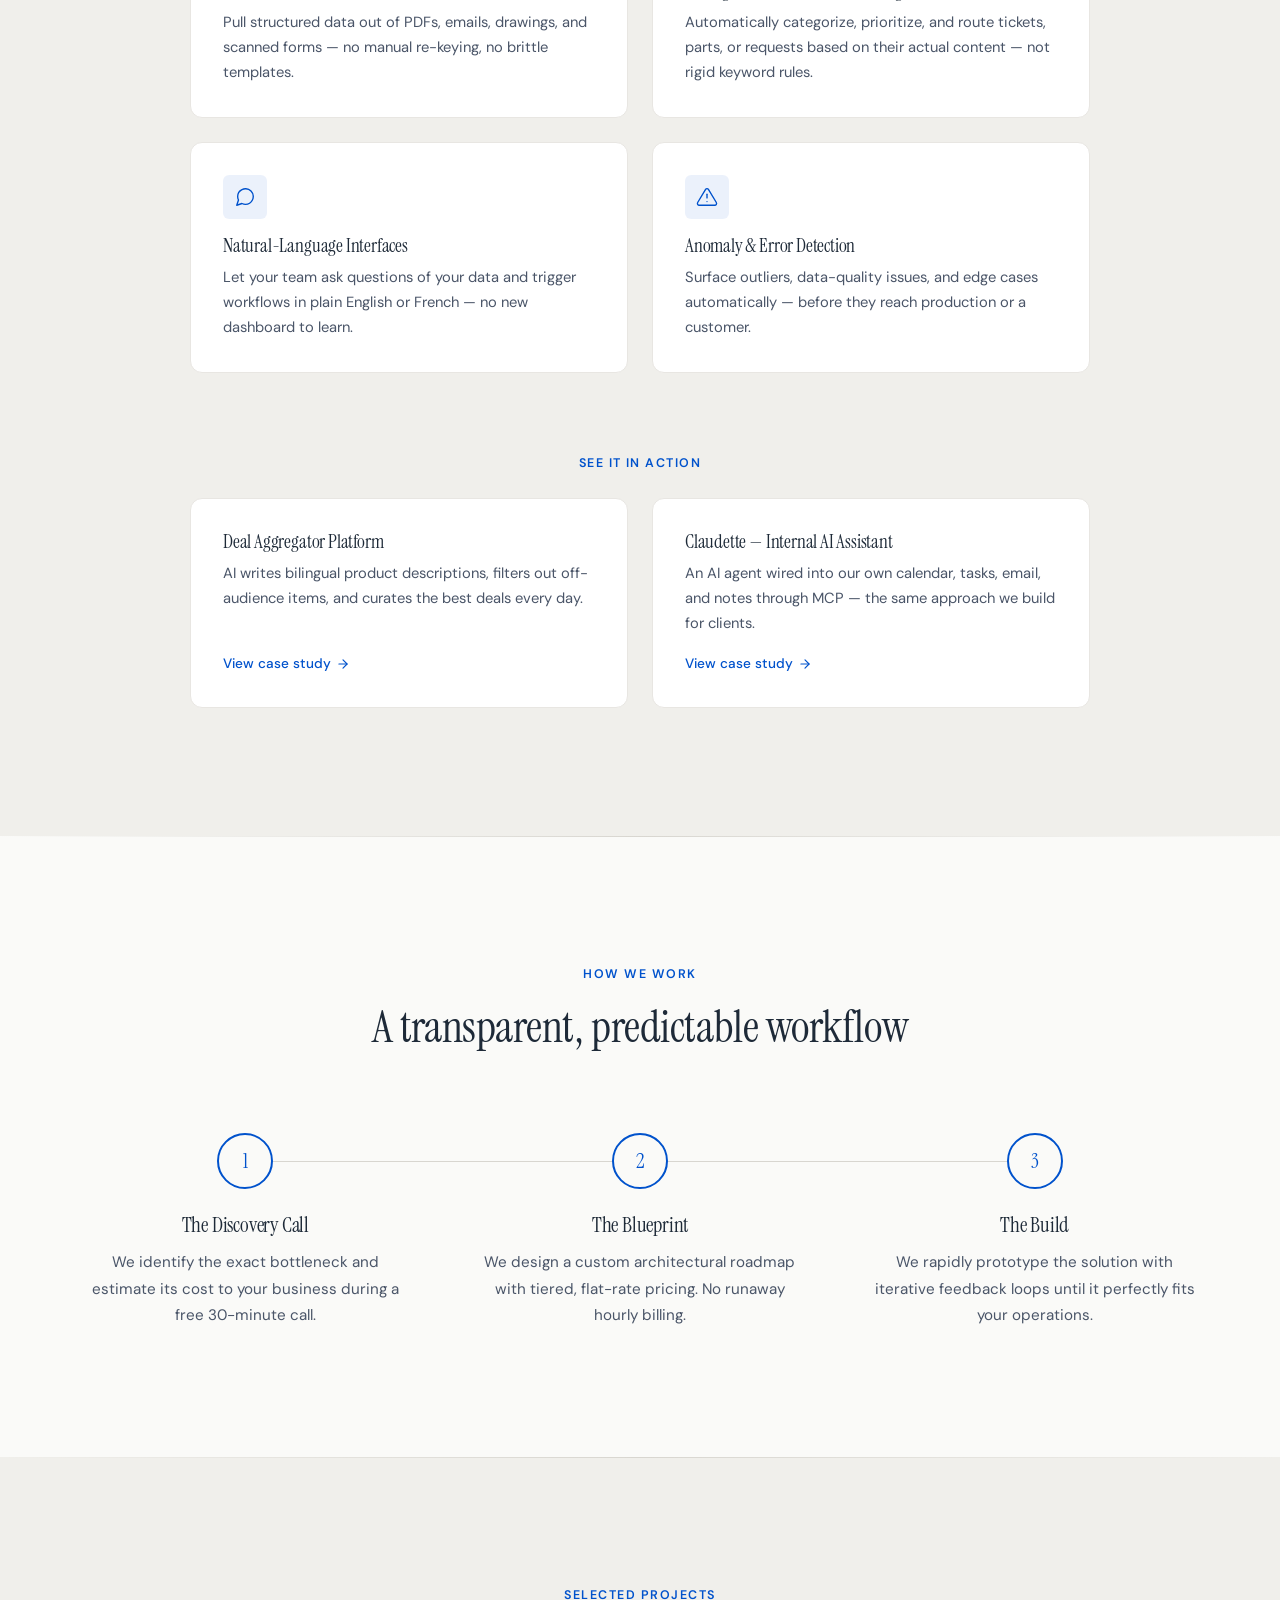
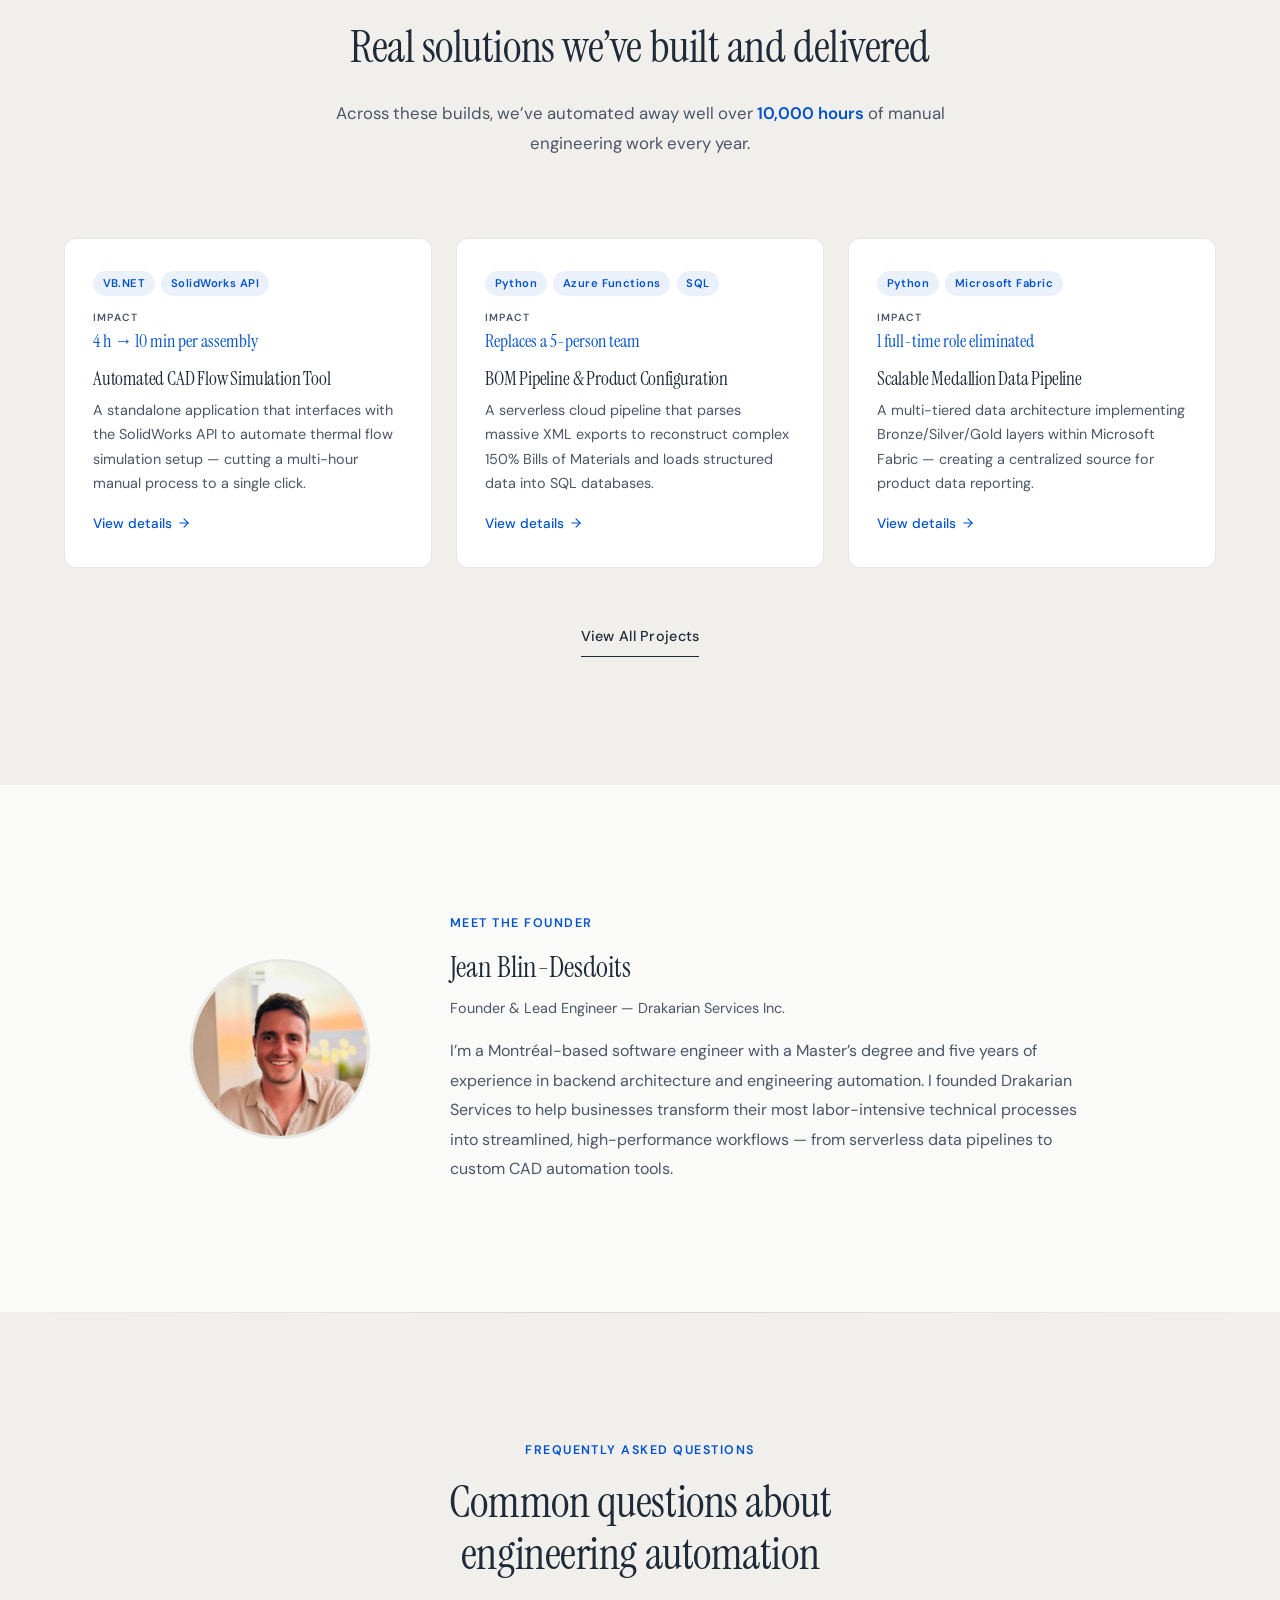
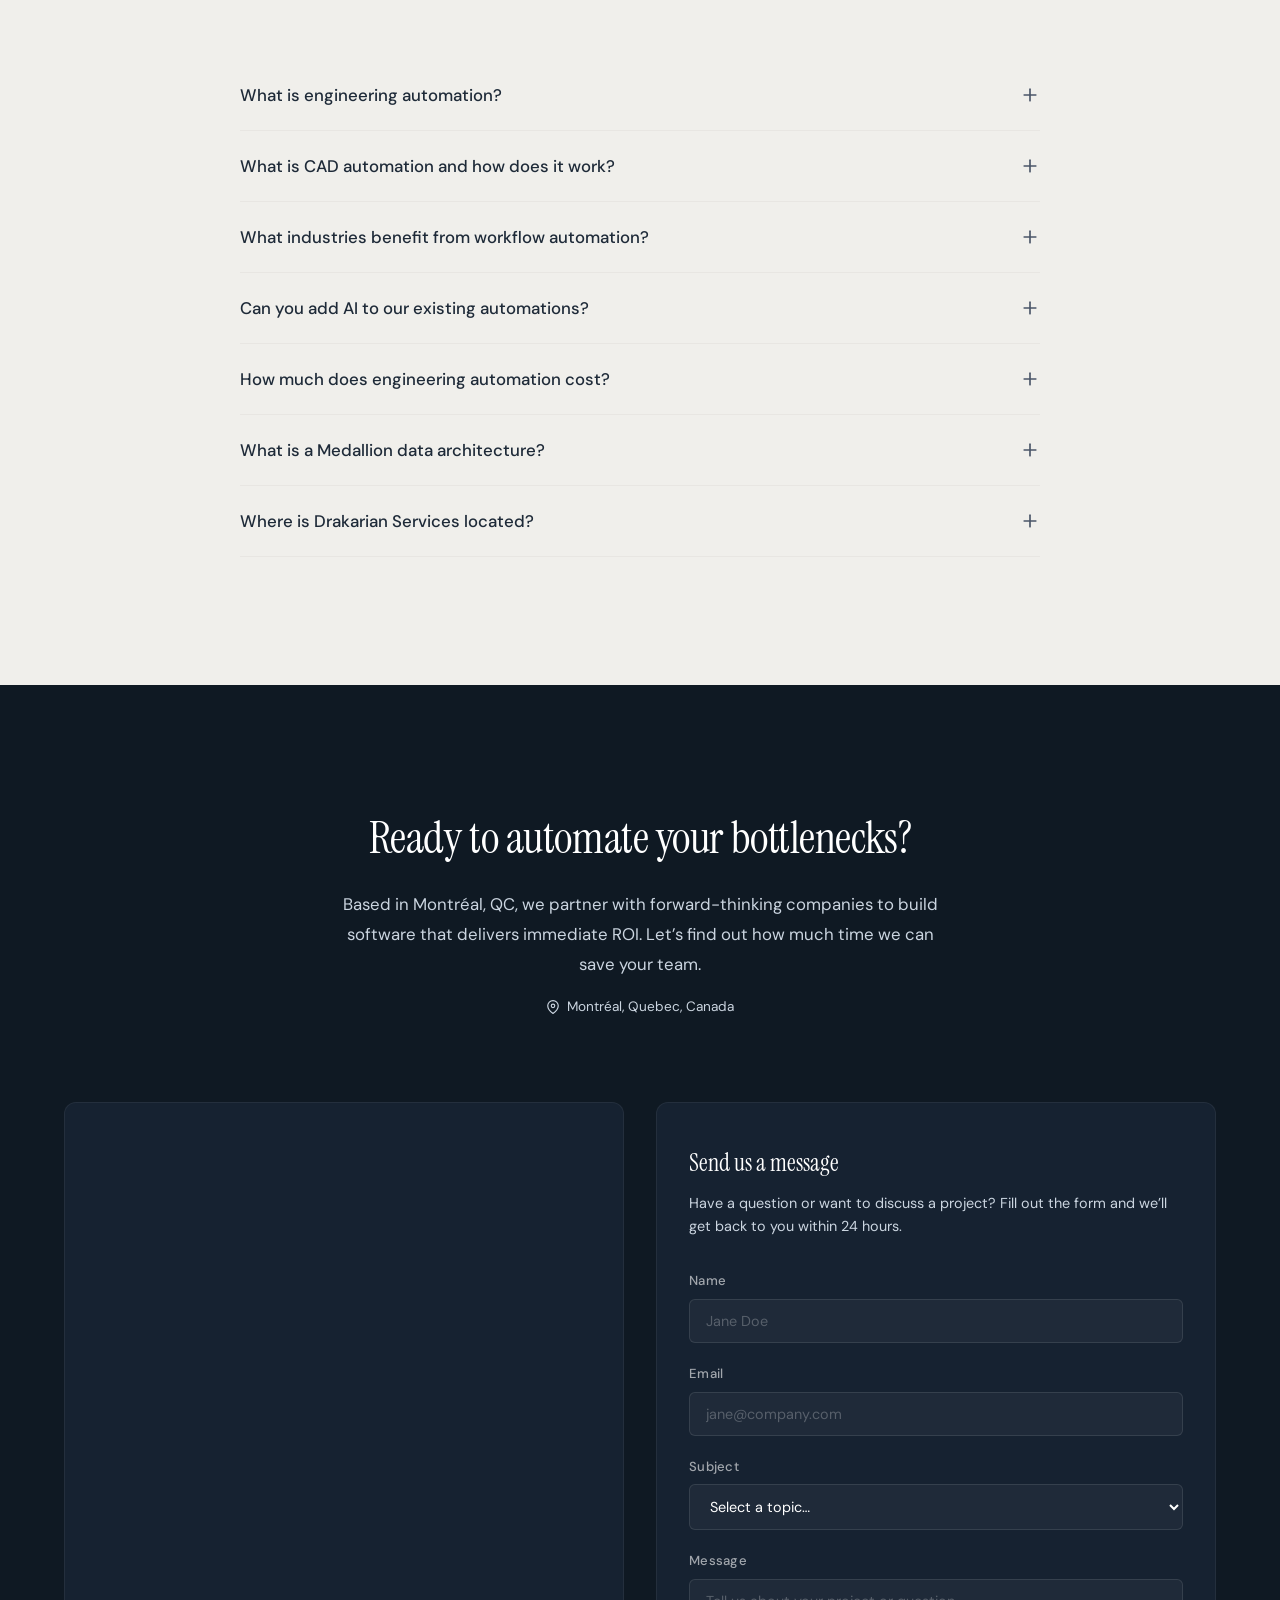
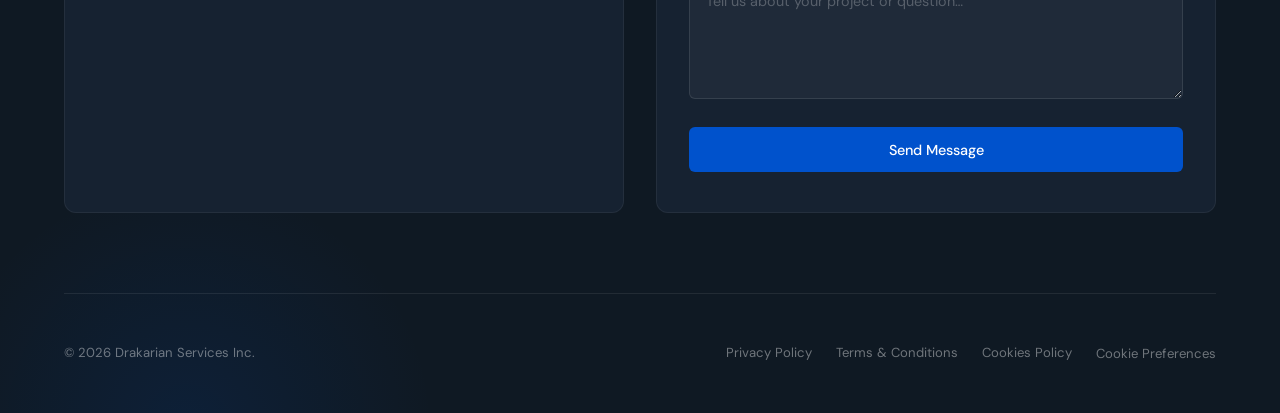
==== commit 77c2942b: "feat(ui): link AI section to the AI case studies on the homepage The homepage AI section described c" ====
--- a/index.html
+++ b/index.html
@@ -397,6 +397,19 @@
     .ai-card__icon svg { width:22px; height:22px; stroke:var(--color-accent); fill:none; stroke-width:1.5; stroke-linecap:round; stroke-linejoin:round; }
     .ai-card h3 { font-size:1.2rem; margin-bottom:0.5rem; font-family:var(--font-heading); }
     .ai-card p { font-size:0.92rem; line-height:1.7; }
+    .ai__cases { width:var(--container); max-width:900px; margin:var(--space-xl) auto 0; }
+    .ai__cases-label { text-align:center; font-size:0.78rem; font-weight:600; letter-spacing:0.12em; text-transform:uppercase; color:var(--color-accent); margin-bottom:var(--space-md); }
+    .ai__cases-grid { display:grid; grid-template-columns:repeat(2,1fr); gap:1.5rem; }
+    .ai-case { display:flex; flex-direction:column; background:var(--color-card-bg); border:1px solid var(--color-border-light); border-radius:var(--radius-lg); padding:2rem; transition:all 0.4s cubic-bezier(0.16,1,0.3,1); position:relative; overflow:hidden; }
+    .ai-case::after { content:''; position:absolute; top:0; left:0; right:0; height:3px; background:var(--color-accent); transform:scaleX(0); transform-origin:left; transition:transform 0.4s cubic-bezier(0.16,1,0.3,1); }
+    .ai-case:hover { border-color:var(--color-accent); transform:translateY(-4px); box-shadow:0 12px 40px rgba(0,82,204,0.08); }
+    .ai-case:hover::after { transform:scaleX(1); }
+    .ai-case h3 { font-size:1.2rem; margin-bottom:0.5rem; font-family:var(--font-heading); }
+    .ai-case p { font-size:0.92rem; line-height:1.7; flex-grow:1; }
+    .ai-case__link { display:inline-flex; align-items:center; gap:0.3rem; font-size:0.85rem; font-weight:500; color:var(--color-accent); margin-top:var(--space-sm); transition:gap var(--transition); }
+    .ai-case:hover .ai-case__link { gap:0.6rem; }
+    .ai-case__link svg { width:14px; height:14px; }
+    @media (max-width: 700px) { .ai__cases-grid { grid-template-columns:1fr; max-width:480px; margin:0 auto; } }
     @media (max-width: 700px) { .ai__grid { grid-template-columns:1fr; max-width:480px; } }
 
     /* ===== Process ===== */
@@ -741,6 +754,21 @@
         <div class="ai-card__icon"><svg viewBox="0 0 24 24"><path d="M10.29 3.86 1.82 18a2 2 0 0 0 1.71 3h16.94a2 2 0 0 0 1.71-3L13.71 3.86a2 2 0 0 0-3.42 0z"/><path d="M12 9v4"/><path d="M12 17h.01"/></svg></div>
         <h3 data-i18n="ai.c4.h3">Anomaly &amp; Error Detection</h3>
         <p data-i18n="ai.c4.p">Surface outliers, data-quality issues, and edge cases automatically — before they reach production or a customer.</p>
+      </div>
+    </div>
+    <div class="ai__cases animate">
+      <div class="ai__cases-label" data-i18n="ai.cases.label">See it in action</div>
+      <div class="ai__cases-grid">
+        <a href="./projects.html#deal-aggregator" class="ai-case">
+          <h3 data-i18n="ai.case1.h3">Deal Aggregator Platform</h3>
+          <p data-i18n="ai.case1.p">AI writes bilingual product descriptions, filters out off-audience items, and curates the best deals every&nbsp;day.</p>
+          <span class="ai-case__link" data-i18n="ai.case.viewmore">View case study <svg viewBox="0 0 24 24" fill="none" stroke="currentColor" stroke-width="2" stroke-linecap="round" stroke-linejoin="round"><path d="M5 12h14"/><path d="m12 5 7 7-7 7"/></svg></span>
+        </a>
+        <a href="./projects.html#claudette" class="ai-case">
+          <h3 data-i18n="ai.case2.h3">Claudette — Internal AI Assistant</h3>
+          <p data-i18n="ai.case2.p">An AI agent wired into our own calendar, tasks, email, and notes through MCP — the same approach we build for&nbsp;clients.</p>
+          <span class="ai-case__link" data-i18n="ai.case.viewmore">View case study <svg viewBox="0 0 24 24" fill="none" stroke="currentColor" stroke-width="2" stroke-linecap="round" stroke-linejoin="round"><path d="M5 12h14"/><path d="m12 5 7 7-7 7"/></svg></span>
+        </a>
       </div>
     </div>
   </section>
@@ -1001,6 +1029,12 @@
         "ai.c3.p": "Let your team ask questions of your data and trigger workflows in plain English or French \u2014 no new dashboard to learn.",
         "ai.c4.h3": "Anomaly & Error Detection",
         "ai.c4.p": "Surface outliers, data-quality issues, and edge cases automatically \u2014 before they reach production or a customer.",
+        "ai.cases.label": "See it in action",
+        "ai.case1.h3": "Deal Aggregator Platform",
+        "ai.case1.p": "AI writes bilingual product descriptions, filters out off-audience items, and curates the best deals every day.",
+        "ai.case2.h3": "Claudette \u2014 Internal AI Assistant",
+        "ai.case2.p": "An AI agent wired into our own calendar, tasks, email, and notes through MCP \u2014 the same approach we build for clients.",
+        "ai.case.viewmore": "View case study",
         "projects.lead": "Across these builds, we\u2019ve automated away well over <strong>10,000 hours</strong> of manual engineering work every\u00a0year.",
         "proj1.kpi": "4 h \u2192 10 min per assembly",
         "proj2.kpi": "Replaces a 5-person team",
@@ -1105,6 +1139,12 @@
         "ai.c3.p": "Laissez votre \u00e9quipe interroger vos donn\u00e9es et d\u00e9clencher des flux en fran\u00e7ais ou en anglais \u2014 aucun nouveau tableau de bord \u00e0 apprendre.",
         "ai.c4.h3": "D\u00e9tection d\u2019anomalies et d\u2019erreurs",
         "ai.c4.p": "Rep\u00e9rez automatiquement les valeurs aberrantes, probl\u00e8mes de qualit\u00e9 et cas limites \u2014 avant qu\u2019ils n\u2019atteignent la production ou un client.",
+        "ai.cases.label": "Concr\u00e8tement",
+        "ai.case1.h3": "Plateforme d\u2019agr\u00e9gation de promotions",
+        "ai.case1.p": "L\u2019IA r\u00e9dige des descriptions produits bilingues, \u00e9carte les articles hors cible et s\u00e9lectionne chaque jour les meilleures offres.",
+        "ai.case2.h3": "Claudette \u2014 Assistant IA interne",
+        "ai.case2.p": "Un agent IA connect\u00e9 \u00e0 notre propre agenda, \u00e0 nos t\u00e2ches, courriels et notes via MCP \u2014 la m\u00eame approche que nous b\u00e2tissons pour nos clients.",
+        "ai.case.viewmore": "Voir l\u2019\u00e9tude de cas",
         "projects.lead": "Sur l\u2019ensemble de ces r\u00e9alisations, nous avons automatis\u00e9 plus de <strong>10 000 heures</strong> de travail manuel d\u2019ing\u00e9nierie chaque ann\u00e9e.",
         "proj1.kpi": "4 h \u2192 10 min par assemblage",
         "proj2.kpi": "Remplace une \u00e9quipe de 5 personnes",
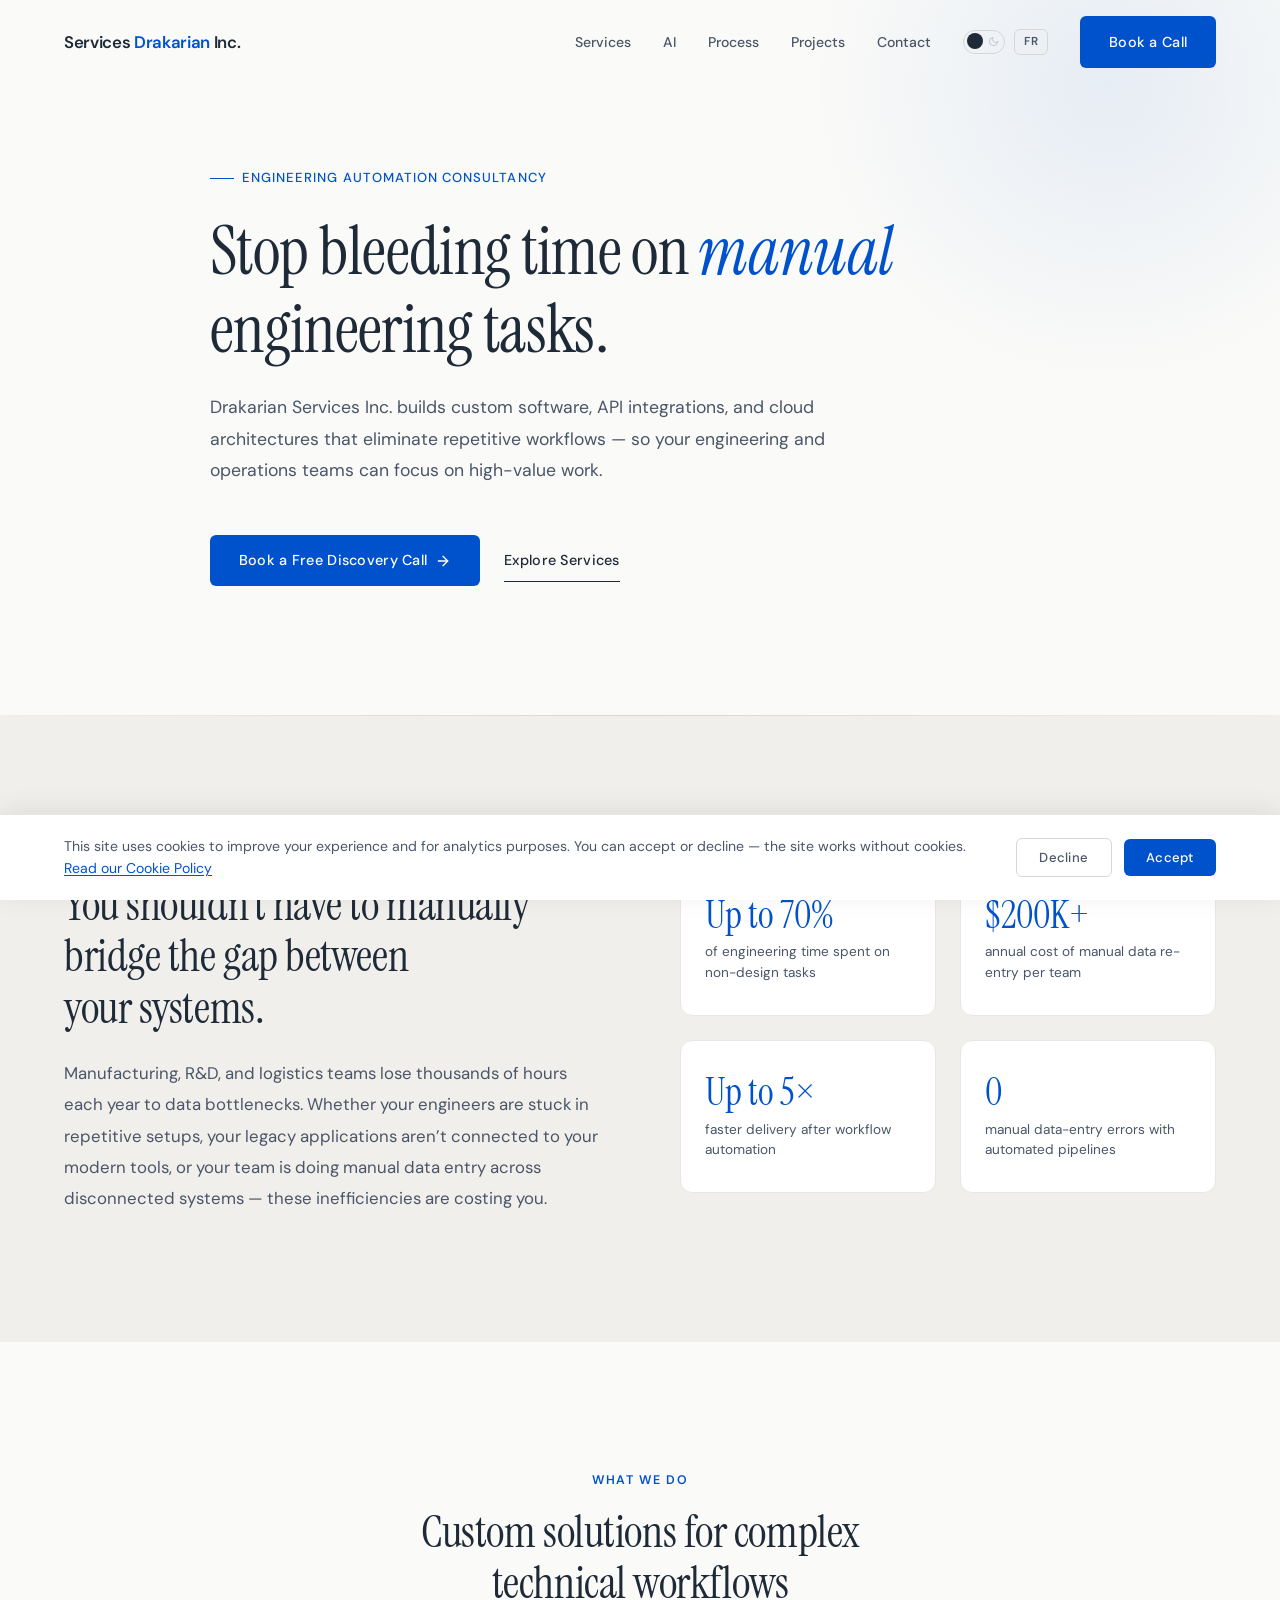
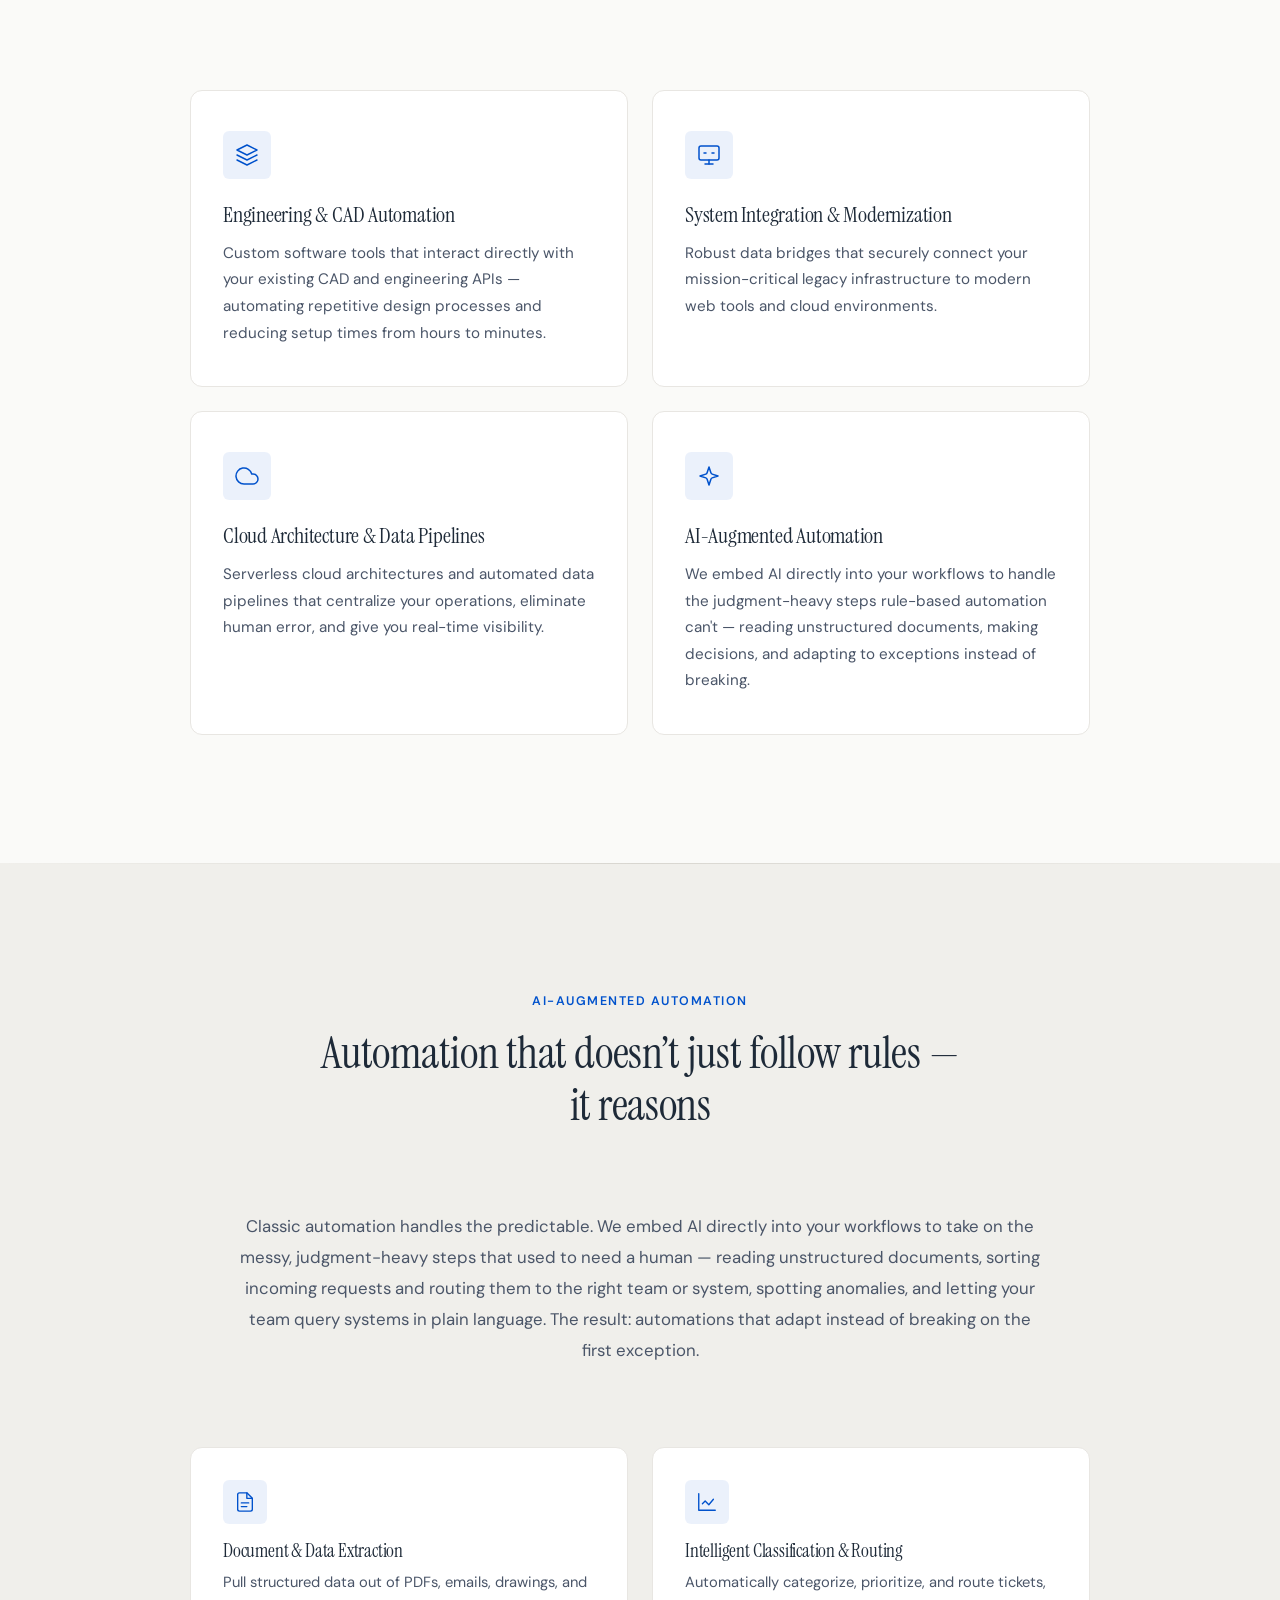
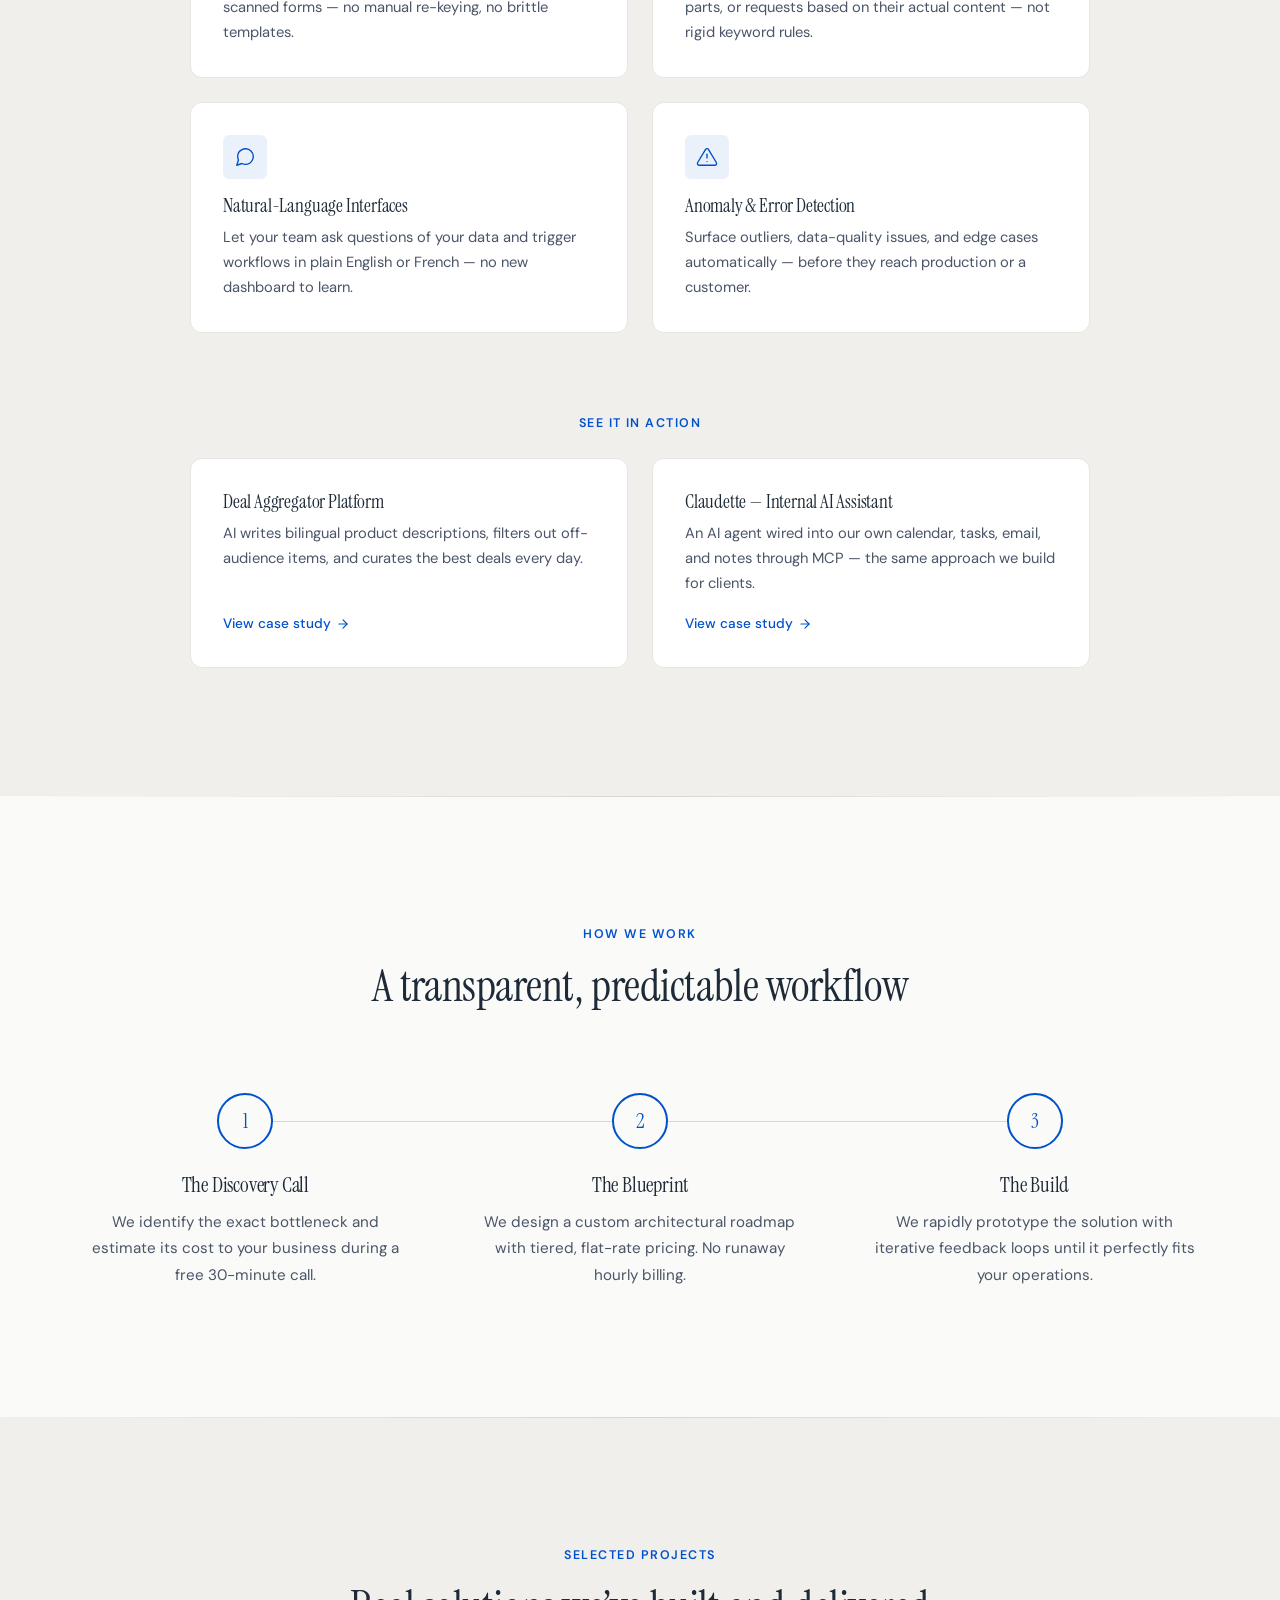
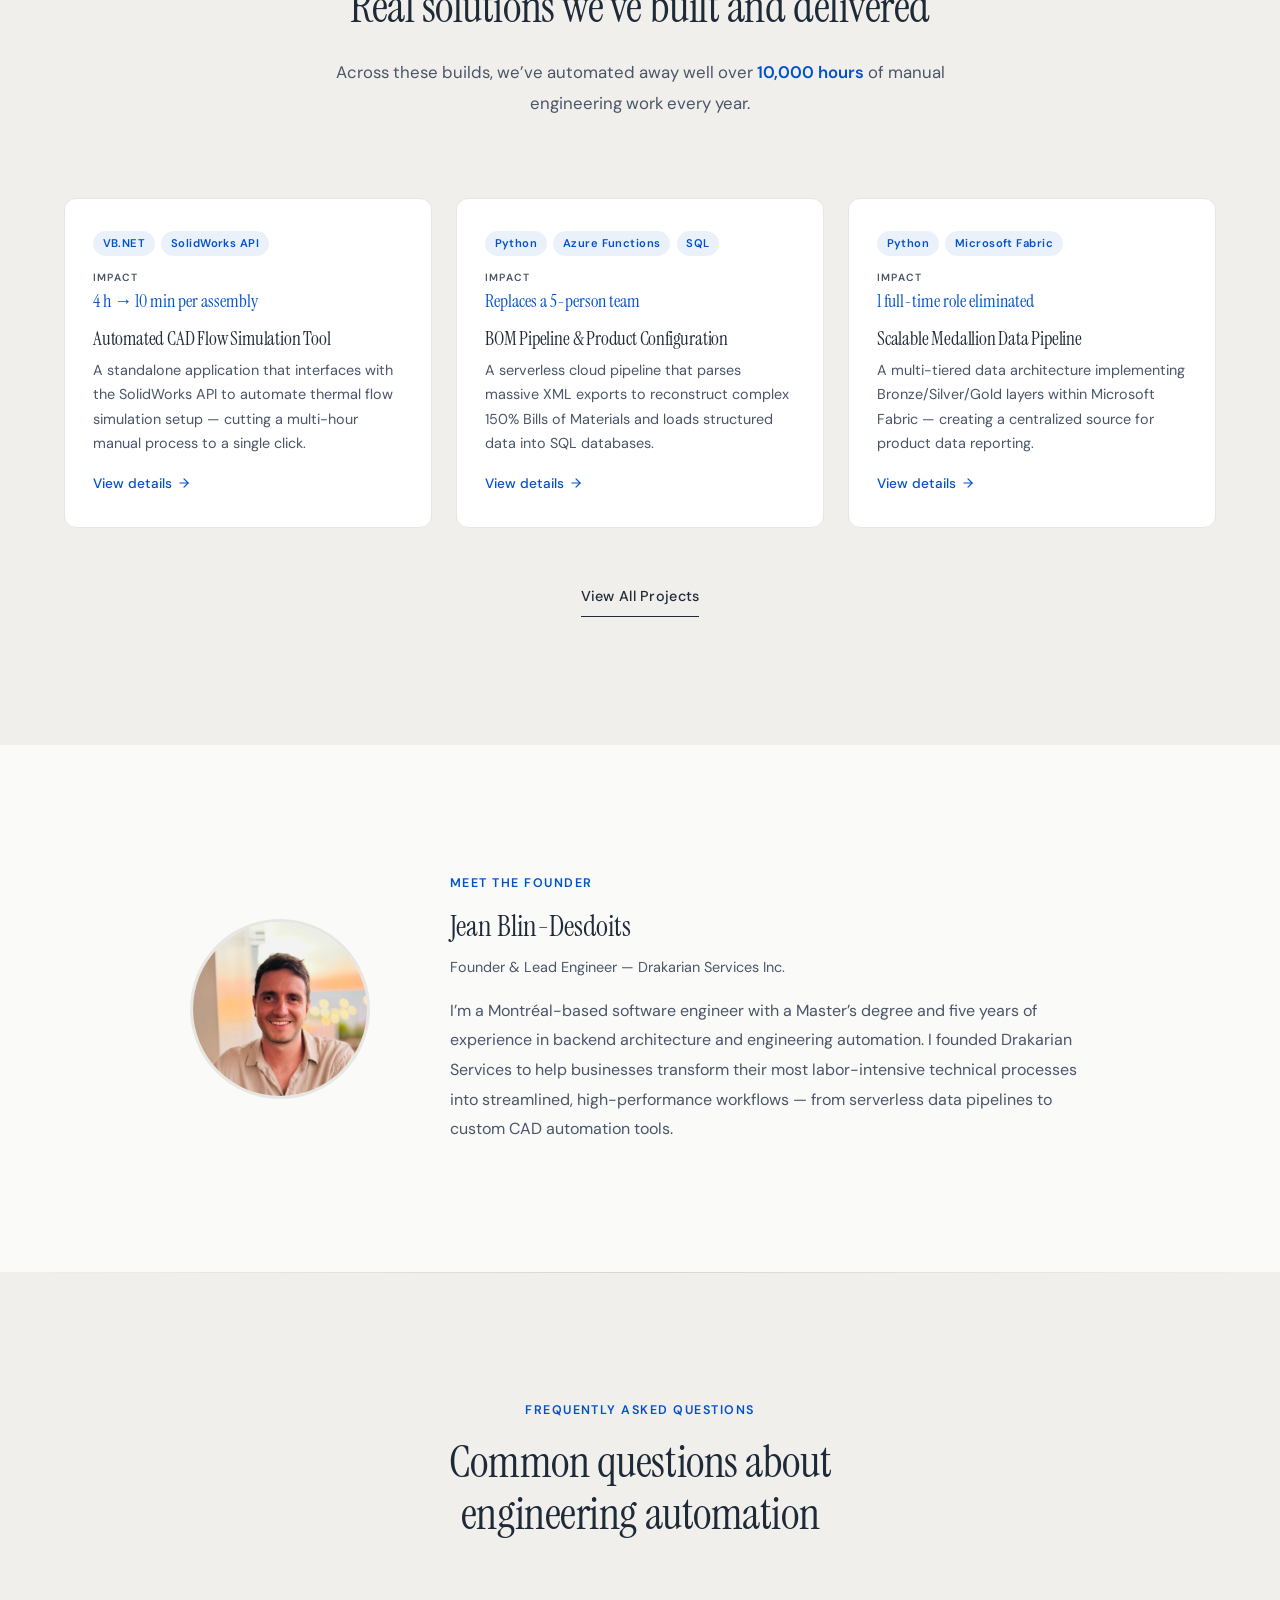
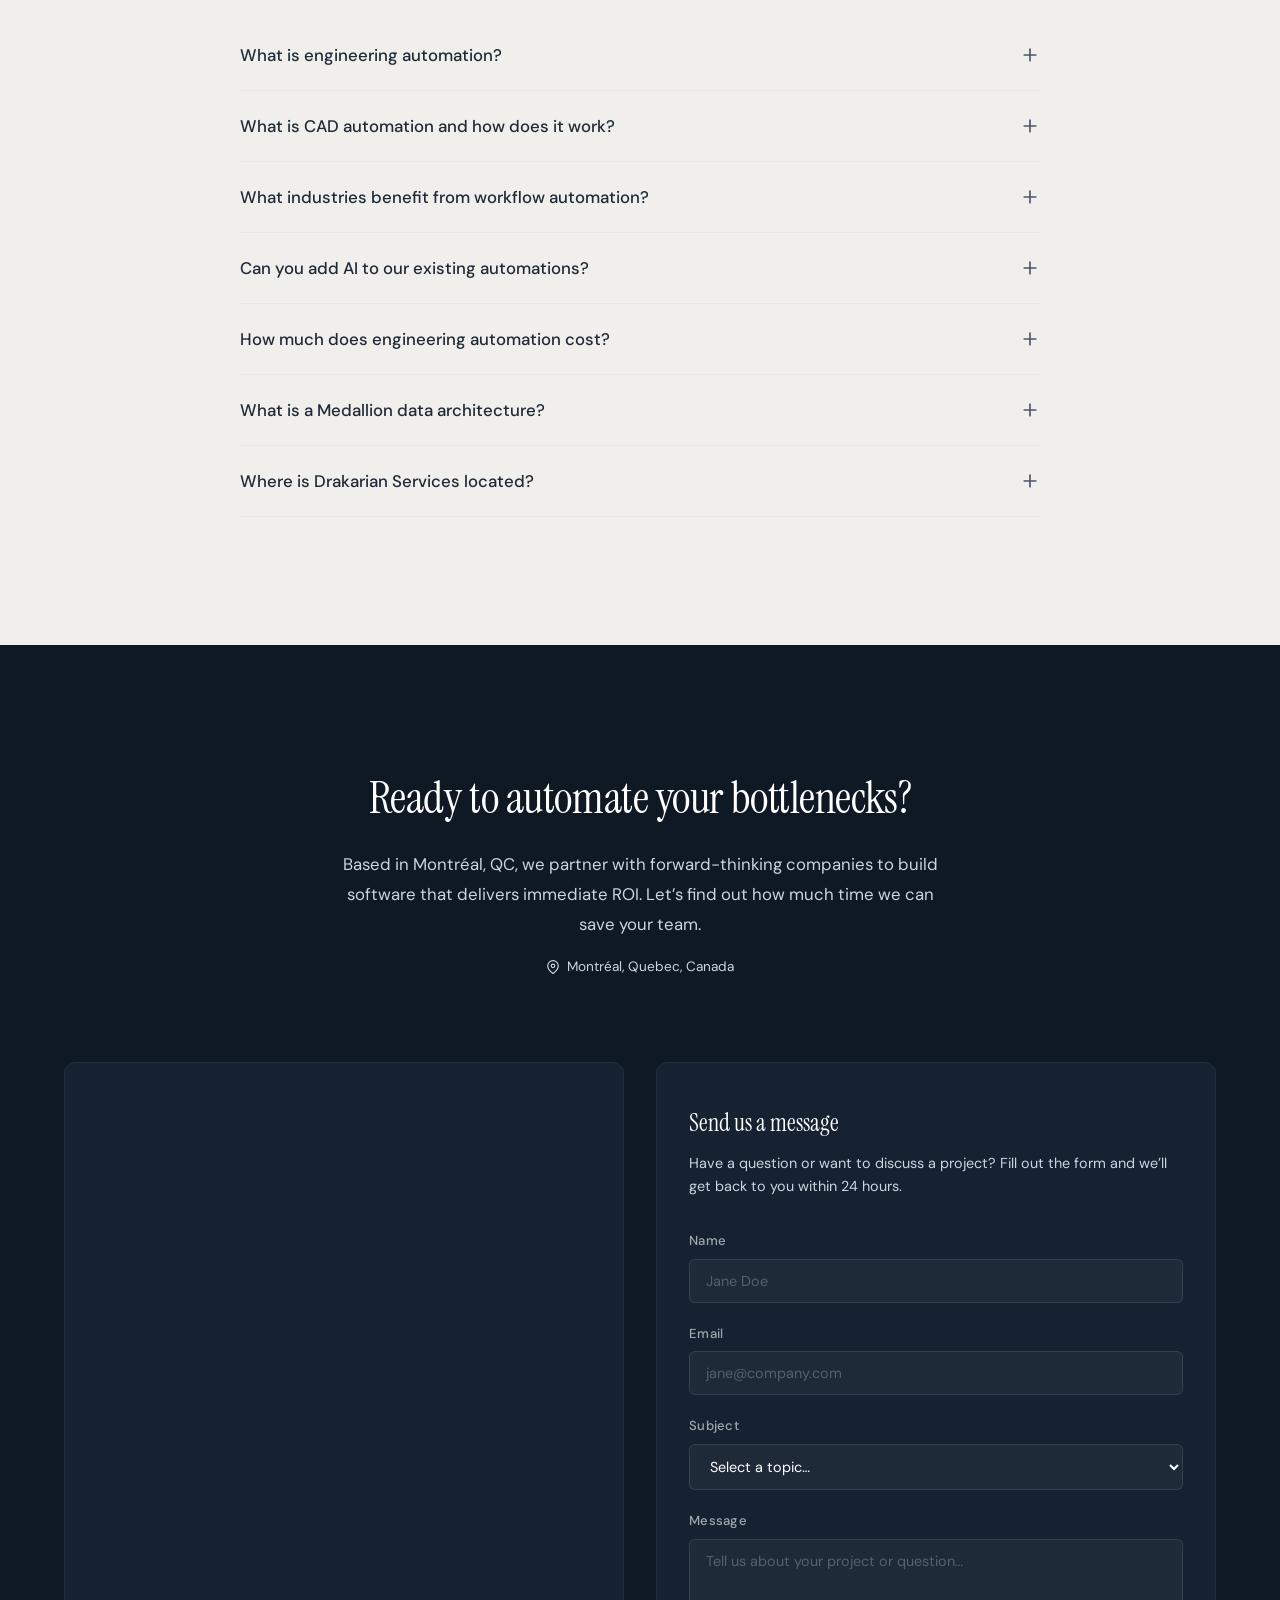
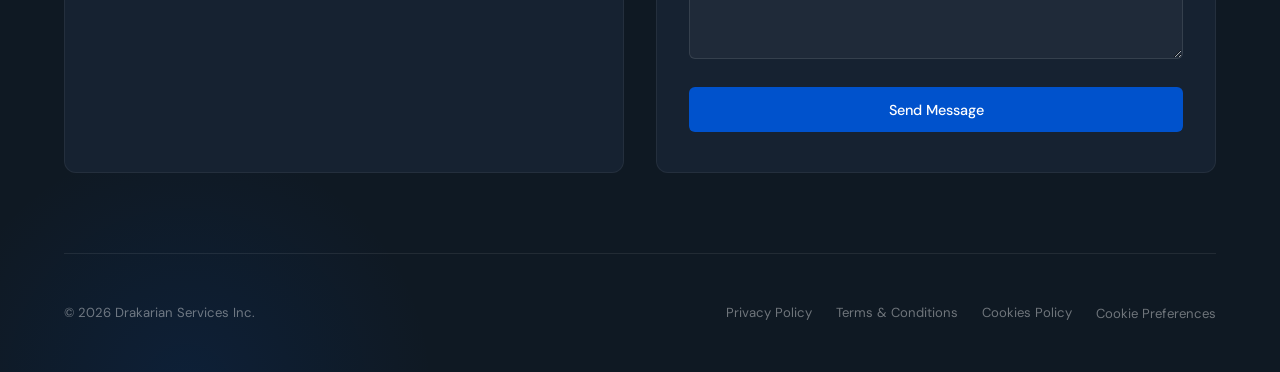
==== commit 213901eb: "refactor(nav): extract shared nav into assets/site-nav.js The nav was duplicated inline on every pag" ====
--- a/index.html
+++ b/index.html
@@ -597,57 +597,9 @@
 <body>
 
   <!-- ===== Navigation ===== -->
-  <nav class="nav" id="nav" aria-label="Main navigation">
-    <div class="nav__inner">
-      <a href="#" class="nav__logo">Services <span>Drakarian</span> Inc.</a>
-
-      <ul class="nav__links">
-        <li><a href="#services" data-i18n="nav.services">Services</a></li>
-        <li><a href="#ai" data-i18n="nav.ai">AI</a></li>
-        <li><a href="#process" data-i18n="nav.process">Process</a></li>
-        <li><a href="#projects" data-i18n="nav.projects">Projects</a></li>
-        <li><a href="#contact" data-i18n="nav.contact">Contact</a></li>
-        <li>
-          <div class="nav__toggles">
-            <button class="theme-toggle" aria-label="Toggle dark mode">
-              <div class="theme-toggle__icons">
-                <svg class="icon-sun" viewBox="0 0 24 24" stroke-width="2" stroke-linecap="round"><circle cx="12" cy="12" r="5"/><path d="M12 1v2M12 21v2M4.22 4.22l1.42 1.42M18.36 18.36l1.42 1.42M1 12h2M21 12h2M4.22 19.78l1.42-1.42M18.36 5.64l1.42-1.42"/></svg>
-                <svg class="icon-moon" viewBox="0 0 24 24" stroke-width="2" stroke-linecap="round"><path d="M21 12.79A9 9 0 1 1 11.21 3 7 7 0 0 0 21 12.79z"/></svg>
-              </div>
-              <div class="theme-toggle__thumb"></div>
-            </button>
-            <button class="lang-toggle">FR</button>
-          </div>
-        </li>
-        <li><a href="#contact" class="btn btn--primary" data-i18n="nav.cta">Book an Audit</a></li>
-      </ul>
-
-      <div class="nav__right-group nav__toggles--mobile">
-        <div class="nav__toggles">
-          <button class="theme-toggle" aria-label="Toggle dark mode">
-            <div class="theme-toggle__icons">
-              <svg class="icon-sun" viewBox="0 0 24 24" stroke-width="2" stroke-linecap="round"><circle cx="12" cy="12" r="5"/><path d="M12 1v2M12 21v2M4.22 4.22l1.42 1.42M18.36 18.36l1.42 1.42M1 12h2M21 12h2M4.22 19.78l1.42-1.42M18.36 5.64l1.42-1.42"/></svg>
-              <svg class="icon-moon" viewBox="0 0 24 24" stroke-width="2" stroke-linecap="round"><path d="M21 12.79A9 9 0 1 1 11.21 3 7 7 0 0 0 21 12.79z"/></svg>
-            </div>
-            <div class="theme-toggle__thumb"></div>
-          </button>
-          <button class="lang-toggle">FR</button>
-        </div>
-        <button class="nav__burger" id="burger" aria-label="Toggle menu">
-          <span></span><span></span><span></span>
-        </button>
-      </div>
-    </div>
-  </nav>
-
-  <div class="nav__mobile" id="mobile-menu">
-    <a href="#services" class="mobile-link" data-i18n="nav.services">Services</a>
-    <a href="#ai" class="mobile-link" data-i18n="nav.ai">AI</a>
-    <a href="#projects" class="mobile-link" data-i18n="nav.projects">Projects</a>
-    <a href="#process" class="mobile-link" data-i18n="nav.process">Process</a>
-    <a href="#contact" class="mobile-link" data-i18n="nav.contact">Contact</a>
-    <a href="#contact" class="btn btn--primary mobile-link" data-i18n="nav.cta">Book an Audit</a>
-  </div>
+  <!-- Shared navigation injected by assets/site-nav.js (single source of truth) -->
+  <div id="site-nav"></div>
+  <script src="./assets/site-nav.js"></script>
 
   <!-- ===== Hero ===== -->
   <section class="hero">
@@ -720,7 +672,7 @@
         <div class="service-card__icon"><svg viewBox="0 0 24 24"><path d="M12 3l1.9 5.8a2 2 0 0 0 1.3 1.3L21 12l-5.8 1.9a2 2 0 0 0-1.3 1.3L12 21l-1.9-5.8a2 2 0 0 0-1.3-1.3L3 12l5.8-1.9a2 2 0 0 0 1.3-1.3L12 3z"/></svg></div>
         <h3 data-i18n="card4.h3">AI-Augmented Automation</h3>
         <p data-i18n="card4.p">We embed AI directly into your workflows to handle the judgment-heavy steps rule-based automation can't — reading unstructured documents, making decisions, and adapting to exceptions instead of breaking.</p>
-        <a href="#ai" class="project-card__link" data-i18n="card4.link">Explore our AI approach <svg viewBox="0 0 24 24" fill="none" stroke="currentColor" stroke-width="2" stroke-linecap="round" stroke-linejoin="round"><path d="M5 12h14"/><path d="m12 5 7 7-7 7"/></svg></a>
+        <!-- <a href="#ai" class="project-card__link" data-i18n="card4.link">Explore our AI approach <svg viewBox="0 0 24 24" fill="none" stroke="currentColor" stroke-width="2" stroke-linecap="round" stroke-linejoin="round"><path d="M5 12h14"/><path d="m12 5 7 7-7 7"/></svg></a> -->
       </div>
     </div>
   </section>
